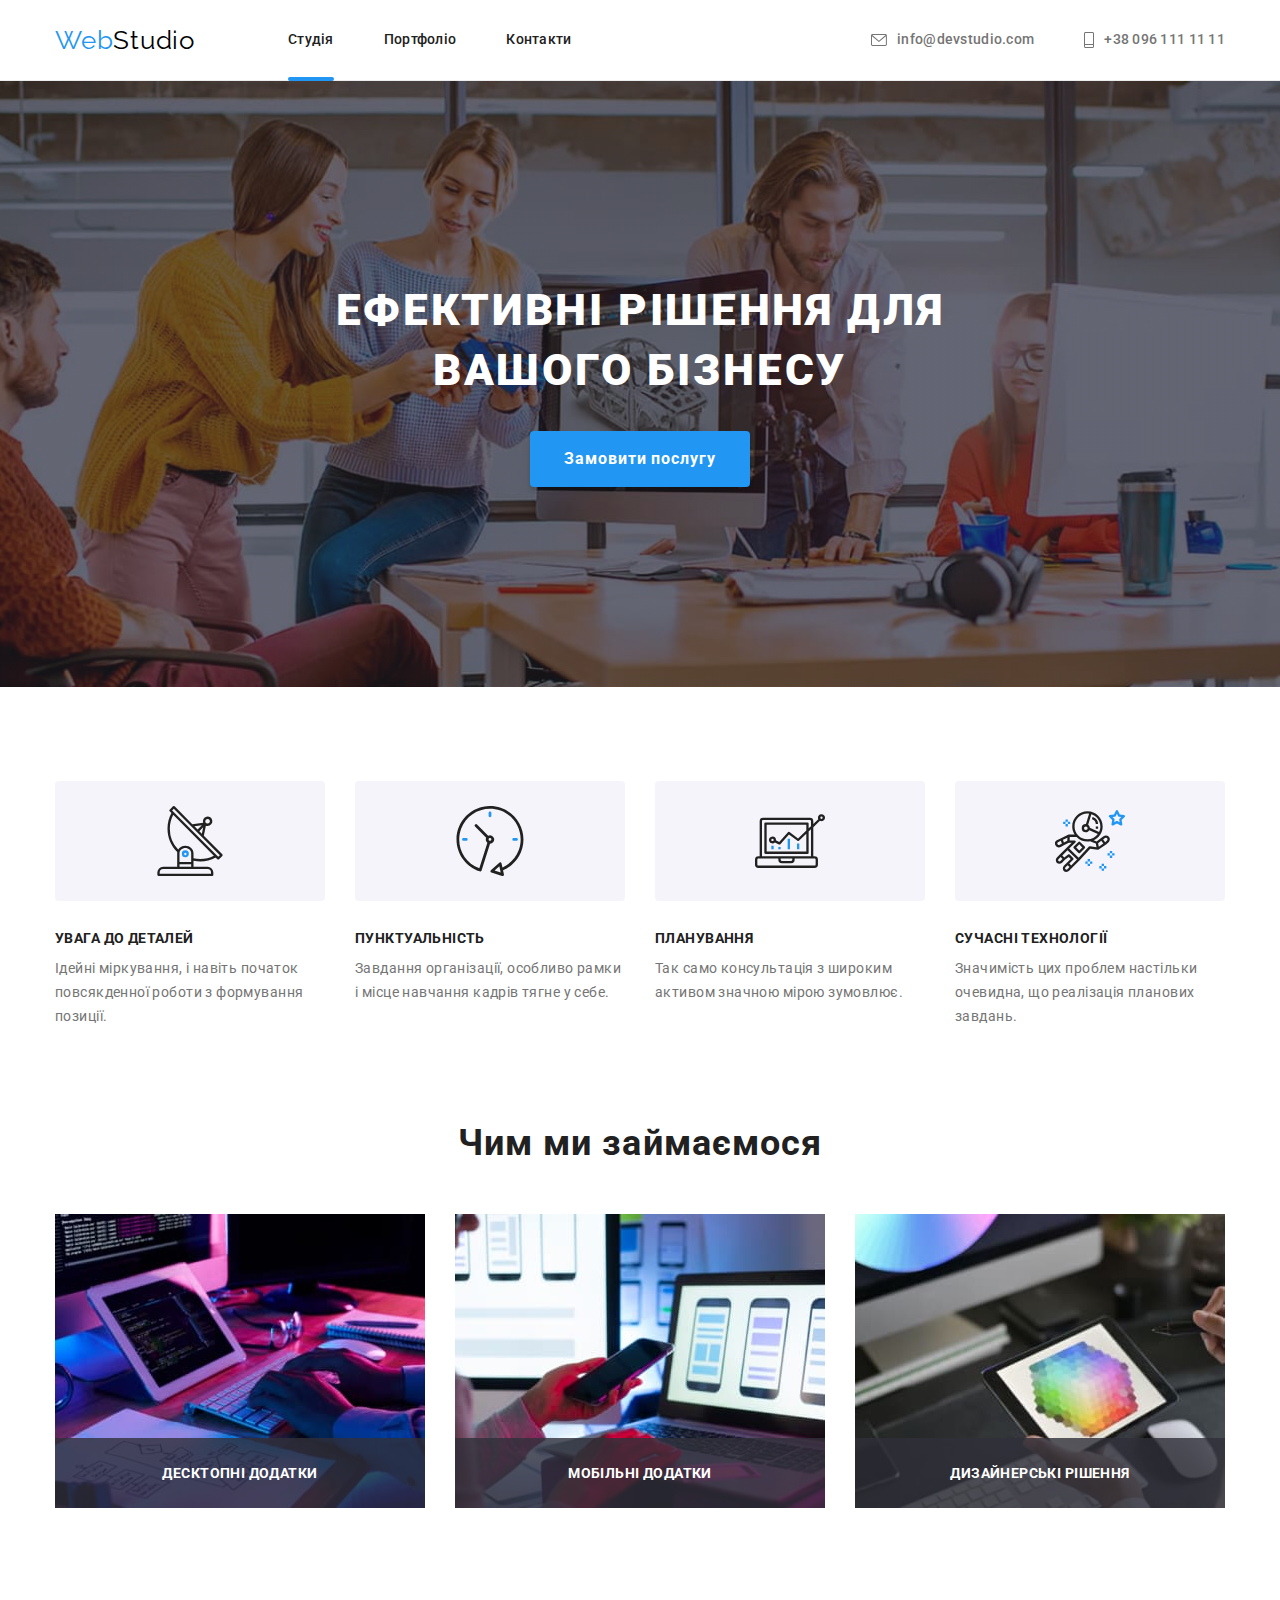
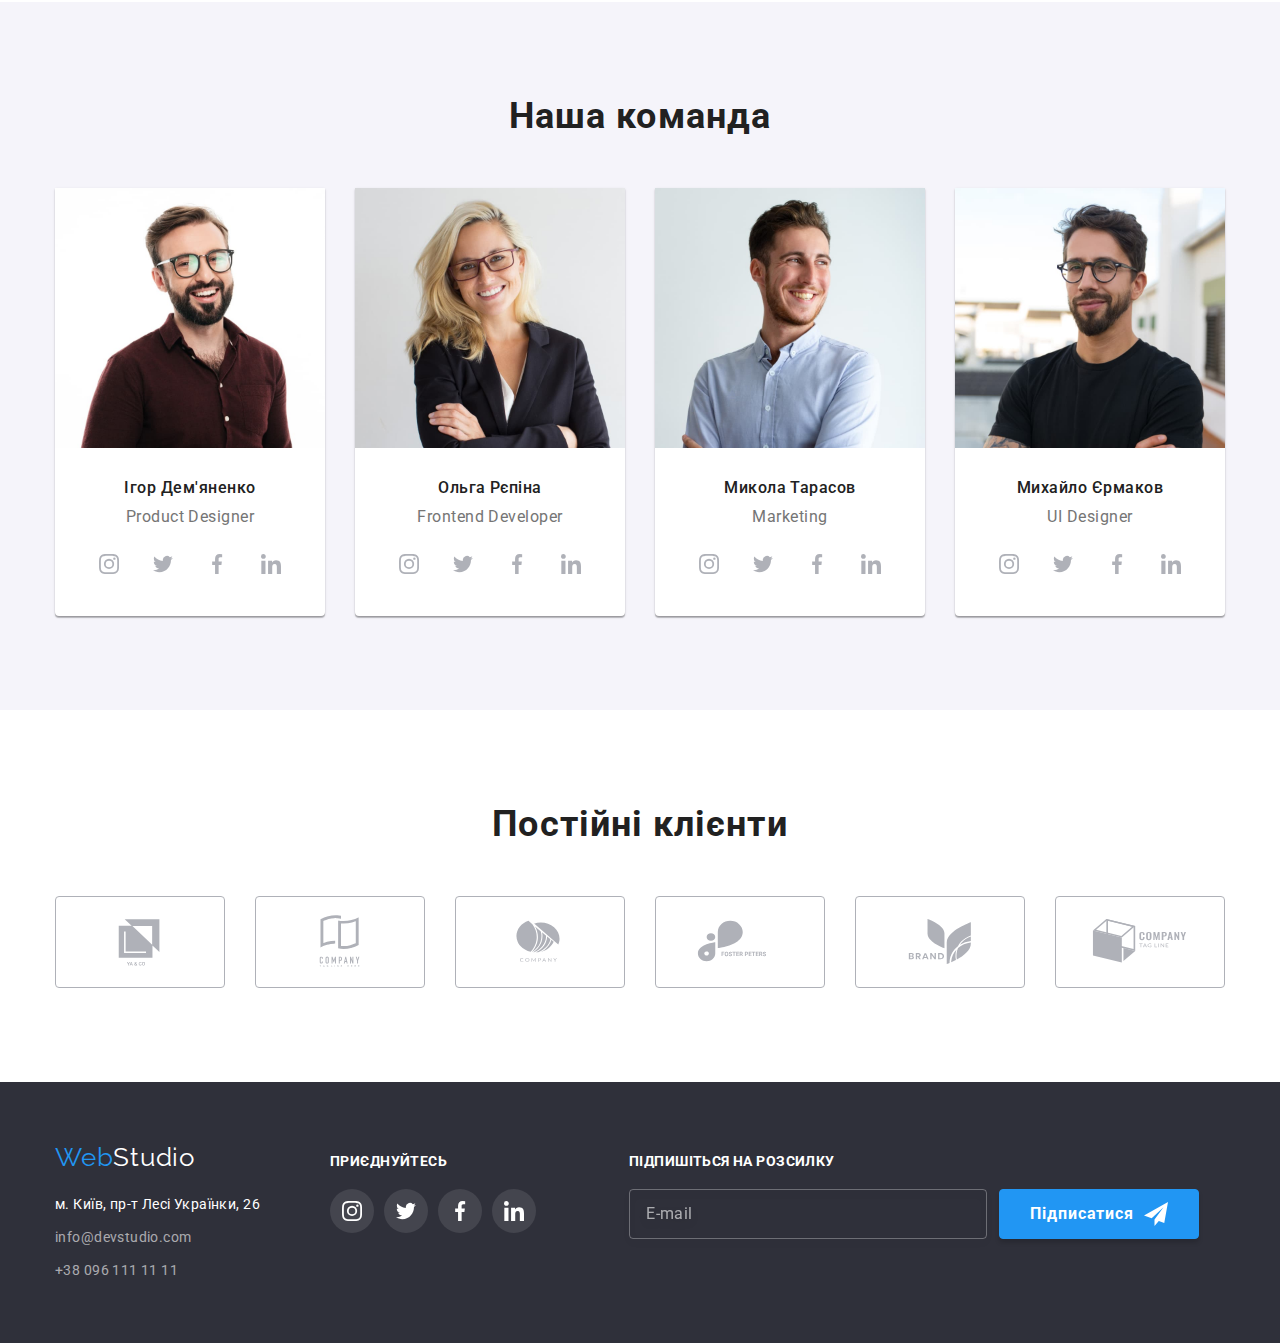
==== index.html @ 3c629654 "Робить header, logo, navigation, hero" ====
<!DOCTYPE html>
<html lang="uk">

<head>
    <meta charset="UTF-8">
    <meta http-equiv="X-UA-Compatible" content="IE=edge">
    <meta name="viewport" content="width=device-width, initial-scale=1.0">
    <title>WebStudio</title>
    <link href="https://fonts.googleapis.com/css2?family=Raleway:wght@700&family=Roboto:wght@400;500;700;900&display=swap" 
    rel="stylesheet">
    <link rel="stylesheet" href="https://cdnjs.cloudflare.com/ajax/libs/modern-normalize/1.1.0/modern-normalize.min.css">
    <link rel="stylesheet" href="./css/styles.css">
</head>

<body>
    <header class="header">
        <div class="container header__container">
            <nav class="nav">
                <a href="./index.html" class="header__logo logo">Web<span class="logo--dark">Studio</span></a>

                <ul class="nav__site">
                    <li class="nav__item"><a href="./index.html" class="nav__link link item nav__link--current">Студія</a></li>
                    <li class="nav__item"><a href="./portfolio.html" class="nav__link link item">Портфоліо</a></li>
                    <li class="nav__item"><a href="" class="nav__link link item">Контакти</a></li>
                </ul>
            </nav>

            <ul class="nav__site">
                <li class="nav__item">
                    <a 
                    target="_blank" 
                    rel="noopener noreferrer nofollow"
                    href="mailto:info@devstudio.com" 
                    class="nav__link link nav__contact">                       
                            <svg class="nav__img" width="16" height="12">
                                <use href="./images/icons.svg#icon-mail"></use>
                            </svg>
                            info@devstudio.com                        
                    </a>
                </li>
                <li class="nav__item">
                    <a 
                    href="tel:+380961111111" 
                    class="nav__link link nav__contact">
                            <svg class="nav__img" width="10" height="16">
                                <use href="./images/icons.svg#icon-tel"></use>
                            </svg>
                            +38 096 111 11 11
                    </a>
                </li>
            </ul>
        </div>
    </header>

    <main>
        <section class="hero">
            <div class="container hero__container">
                <h1 class="hero__title">Ефективні рішення для вашого бізнесу</h1>
                <button type="button" class="hero__button pointer" data-modal-open>Замовити послугу</button>
            </div>
        </section>

        <section class="section section-feature">
            <div class="container">
                <h2 class="visually-hidden">Особливості компанії</h2>
                <ul class="features">
                    <li class="feature-list">
                        <div class="feature-pic">
                            <svg width="70" height="70">
                                <use href="images/icons.svg#icon-antenna"></use>
                            </svg>
                        </div>
                        <h3 class="feature-titel">УВАГА ДО ДЕТАЛЕЙ</h3>
                        <p class="text">Ідейні міркування, і навіть початок повсякденної роботи з формування позиції.
                        </p>
                    </li>
                    <li class="feature-list">
                        <div class="feature-pic">
                            <svg width="70" height="70">
                                <use href="images/icons.svg#icon-clock"></use>
                            </svg>
                        </div>
                        <h3 class="feature-titel">ПУНКТУАЛЬНІСТЬ</h3>
                        <p class="text">Завдання організації, особливо рамки і місце навчання кадрів тягне у себе.</p>
                    </li>
                    <li class="feature-list">
                        <div class="feature-pic">
                            <svg width="70" height="70">
                                <use href="images/icons.svg#icon-diagram"></use>
                            </svg>
                        </div>
                        <h3 class="feature-titel">ПЛАНУВАННЯ</h3>
                        <p class="text">Так само консультація з широким активом значною мірою зумовлює.</p>
                    </li>
                    <li class="feature-list">
                        <div class="feature-pic">
                            <svg width="70" height="70">
                                <use href="images/icons.svg#icon-astronaut"></use>
                            </svg>
                        </div>
                        <h3 class="feature-titel">СУЧАСНІ ТЕХНОЛОГІЇ</h3>
                        <p class="text">Значимість цих проблем настільки очевидна, що реалізація планових завдань.</p>
                    </li>
                </ul>
            </div>
        </section>

        <section class="section section-work">
            <div class="container">
                <h2 class="section-title">Чим ми займаємося</h2>
                <ul class="work-list">
                    <li class="work">
                        <div  class="wrapper"><img src="./images/img1.jpg" alt="Людина пише код на ПК" 
                            width="370">
                            <div class="overlay-box"><p class="overlay-text">Десктопні додатки</p></div>
                        </div>
                        </li>
                    <li class="work">
                        <div class="wrapper"><img src="./images/img2.jpg" alt="Людина створює додатки для мобільного телефону"
                            width="370">
                            <div class="overlay-box"><p class="overlay-text">Мобільні додатки</p></div>
                        </div>
                        </li>
                    <li class="work">
                        <div class="wrapper"><img src="./images/img3.jpg"
                            alt="Людина оформлює дизайн та обирає кольори на планшеті" 
                            width="370">
                            <div class="overlay-box"><p class="overlay-text">Дизайнерські рішення</p></div>
                        </div>
                        </li>
                </ul>
            </div>
        </section>

        <section class="section section-team">
            <div class="container">
                <h2 class="section-title">Наша команда</h2>
                <ul class="team-list">
                    <li class="member-team">
                        <img class="img-list" src="./images/photo1.jpg" alt="Ігор Дем'яненко" width="270">
                        <div class="team-wrapper">
                            <h3 class="team">Ігор Дем'яненко</h3>
                            <p class="position">Product Designer</p>
                            <ul class="team-icon">
                                <li>
                                    <a target="_blank" rel="noopener noreferrer nofollow"
                                        href="https://www.instagram.com/" aria-label="instagram icon"
                                        class="social-link">
                                        <svg class="social-link-img" width="20" height="20">
                                            <use href="images/icons.svg#icon-instagram"></use>
                                        </svg>
                                    </a>
                                </li>
                                <li>
                                    <a target="_blank" rel="noopener noreferrer nofollow" href="https://twitter.com/"
                                        aria-label="twitter icon" class="social-link">
                                        <svg class="social-link-img" width="20" height="20">
                                            <use href="images/icons.svg#icon-twitter"></use>
                                        </svg>
                                    </a>
                                </li>
                                <li>
                                    <a target="_blank" rel="noopener noreferrer nofollow"
                                        href="https://www.facebook.com/" aria-label="facebook icon" class="social-link">
                                        <svg class="social-link-img" width="20" height="20">
                                            <use href="images/icons.svg#icon-facebook"></use>
                                        </svg>
                                    </a>
                                </li>
                                <li>
                                    <a target="_blank" rel="noopener noreferrer nofollow"
                                        href="https://www.linkedin.com/" aria-label="linkedin icon" class="social-link">
                                        <svg class="social-link-img" width="20" height="20">
                                            <use href="images/icons.svg#icon-linkedin"></use>
                                        </svg>
                                    </a>
                                </li>
                            </ul>
                        </div>
                    </li>
                    <li class="member-team">
                        <img class="img-list" src="./images/photo2.jpg" alt="Ольга Рєпіна" width="270">
                        <div class="team-wrapper">
                            <h3 class="team">Ольга Рєпіна</h3>
                            <p class="position">Frontend Developer</p>
                            <ul class="team-icon">
                                <li>
                                    <a target="_blank" rel="noopener noreferrer nofollow"
                                        href="https://www.instagram.com/" aria-label="instagram icon"
                                        class="social-link">
                                        <svg class="social-link-img" width="20" height="20">
                                            <use href="images/icons.svg#icon-instagram"></use>
                                        </svg>
                                    </a>
                                </li>
                                <li>
                                    <a target="_blank" rel="noopener noreferrer nofollow" href="https://twitter.com/"
                                        aria-label="twitter icon" class="social-link">
                                        <svg class="social-link-img" width="20" height="20">
                                            <use href="images/icons.svg#icon-twitter"></use>
                                        </svg>
                                    </a>
                                </li>
                                <li>
                                    <a target="_blank" rel="noopener noreferrer nofollow"
                                        href="https://www.facebook.com/" aria-label="facebook icon" class="social-link">
                                        <svg class="social-link-img" width="20" height="20">
                                            <use href="images/icons.svg#icon-facebook"></use>
                                        </svg>
                                    </a>
                                </li>
                                <li>
                                    <a target="_blank" rel="noopener noreferrer nofollow"
                                        href="https://www.linkedin.com/" aria-label="linkedin icon" class="social-link">
                                        <svg class="social-link-img" width="20" height="20">
                                            <use href="images/icons.svg#icon-linkedin"></use>
                                        </svg>
                                    </a>
                                </li>
                            </ul>
                        </div>
                    </li>
                    <li class="member-team">
                        <img class="img-list" src="./images/photo3.jpg" alt="Микола Тарасов" width="270">
                        <div class="team-wrapper">
                            <h3 class="team">Микола Тарасов</h3>
                            <p class="position">Marketing</p>
                            <ul class="team-icon">
                                <li>
                                    <a target="_blank" rel="noopener noreferrer nofollow"
                                        href="https://www.instagram.com/" aria-label="instagram icon"
                                        class="social-link">
                                        <svg class="social-link-img" width="20" height="20">
                                            <use href="images/icons.svg#icon-instagram"></use>
                                        </svg>
                                    </a>
                                </li>
                                <li>
                                    <a target="_blank" rel="noopener noreferrer nofollow" href="https://twitter.com/"
                                        aria-label="twitter icon" class="social-link">
                                        <svg class="social-link-img" width="20" height="20">
                                            <use href="images/icons.svg#icon-twitter"></use>
                                        </svg>
                                    </a>
                                </li>
                                <li>
                                    <a target="_blank" rel="noopener noreferrer nofollow"
                                        href="https://www.facebook.com/" aria-label="facebook icon" class="social-link">
                                        <svg class="social-link-img" width="20" height="20">
                                            <use href="images/icons.svg#icon-facebook"></use>
                                        </svg>
                                    </a>
                                </li>
                                <li>
                                    <a target="_blank" rel="noopener noreferrer nofollow"
                                        href="https://www.linkedin.com/" aria-label="linkedin icon" class="social-link">
                                        <svg class="social-link-img" width="20" height="20">
                                            <use href="images/icons.svg#icon-linkedin"></use>
                                        </svg>
                                    </a>
                                </li>
                            </ul>
                        </div>
                    </li>
                    <li class="member-team">
                        <img class="img-list" src="./images/photo4.jpg" alt="Михайло Єрмаков" width="270">
                        <div class="team-wrapper">
                            <h3 class="team">Михайло Єрмаков</h3>
                            <p class="position">UI Designer</p>
                            <ul class="team-icon">
                                <li>
                                    <a target="_blank" rel="noopener noreferrer nofollow"
                                        href="https://www.instagram.com/" aria-label="instagram icon"
                                        class="social-link">
                                        <svg class="social-link-img" width="20" height="20">
                                            <use href="images/icons.svg#icon-instagram"></use>
                                        </svg>
                                    </a>
                                </li>
                                <li>
                                    <a target="_blank" rel="noopener noreferrer nofollow" href="https://twitter.com/"
                                        aria-label="twitter icon" class="social-link">
                                        <svg class="social-link-img" width="20" height="20">
                                            <use href="images/icons.svg#icon-twitter"></use>
                                        </svg>
                                    </a>
                                </li>
                                <li>
                                    <a target="_blank" rel="noopener noreferrer nofollow"
                                        href="https://www.facebook.com/" aria-label="facebook icon" class="social-link">
                                        <svg class="social-link-img" width="20" height="20">
                                            <use href="images/icons.svg#icon-facebook"></use>
                                        </svg>
                                    </a>
                                </li>
                                <li>
                                    <a target="_blank" rel="noopener noreferrer nofollow"
                                        href="https://www.linkedin.com/" aria-label="linkedin icon" class="social-link">
                                        <svg class="social-link-img" width="20" height="20">
                                            <use href="images/icons.svg#icon-linkedin"></use>
                                        </svg>
                                    </a>
                                </li>
                            </ul>
                        </div>
                    </li>
                </ul>
            </div>
        </section>

        <section class="section section-clients">
            <div class="container container-clients">
                <h2 class="section-title">Постійні клієнти</h2>
                <ul class="clients">
                    <li class="clients-list">
                            <a target="_blank" rel="noopener noreferrer nofollow" href="" class="clients-link"
                                aria-label="logo 1">
                                <svg class="clients-logo" width="106" height="60">
                                    <use href="images/icons.svg#icon-logo1"></use>
                                </svg>
                            </a>
                    </li>
                    <li class="clients-list">
                            <a target="_blank" rel="noopener noreferrer nofollow" href="" class="clients-link"
                                aria-label="logo 2">
                                <svg class="clients-logo" width="106" height="60">
                                    <use href="images/icons.svg#icon-logo2"></use>
                                </svg>
                            </a>
                    </li>
                    <li class="clients-list">
                        <div class="clients-pic">
                            <a target="_blank" rel="noopener noreferrer nofollow" href="" class="clients-link"
                                aria-label="logo 3">
                                <svg class="clients-logo" width="106" height="60">
                                    <use href="images/icons.svg#icon-logo3"></use>
                                </svg>
                            </a>
                        </div>
                    </li>
                    <li class="clients-list">
                        <div class="clients-pic">
                            <a target="_blank" rel="noopener noreferrer nofollow" href="" class="clients-link"
                                aria-label="logo 4">
                                <svg class="clients-logo" width="106" height="60">
                                    <use href="images/icons.svg#icon-logo4"></use>
                                </svg>
                            </a>
                        </div>
                    </li>
                    <li class="clients-list">
                        <div class="clients-pic">
                            <a target="_blank" rel="noopener noreferrer nofollow" href="" class="clients-link"
                                aria-label="logo 5">
                                <svg class="clients-logo" width="106" height="60">
                                    <use href="images/icons.svg#icon-logo5"></use>
                                </svg>
                            </a>
                        </div>
                    </li>
                    <li class="clients-list">
                        <div class="clients-pic">
                            <a target="_blank" rel="noopener noreferrer nofollow" href="" class="clients-link"
                                aria-label="logo 6">
                                <svg class="clients-logo" width="106" height="60">
                                    <use href="images/icons.svg#icon-logo6"></use>
                                </svg>
                            </a>
                        </div>
                    </li>

                </ul>
            </div>
        </section>
    </main>



    <footer class="footer">
        <div class="container footer-container">
            <div class="footer-adress">
                <div class="footer-link-logo">
                    <a href="./index.html" class="logo">Web<span class="logo--light">Studio</span></a>
                </div>
                <address>
                    <ul class="footer-list">
                        <li class="footer-contact-list"><a href="https://goo.gl/maps/YPVBJkBedweZZXJN6" target="_blank"
                                rel="noopener noreferrer nofollow" class="maps">м. Київ, пр-т Лесі Українки, 26 </a>
                        </li>
                        <li class="footer-contact-list"><a href="mailto:info@devstudio.com" target="_blank"
                                rel="noopener noreferrer nofollow" class="contact">info@devstudio.com</a></li>
                        <li class="footer-contact-list"><a href="tel:+380961111111" class="contact">+38 096 111 11
                                11</a></li>
                    </ul>
                </address>
            </div>

            <div class="footer-social">
                <p class="footer-item">приєднуйтесь</p>
            
                <ul class="footer-social-list">
                    <li>
                        <a 
                        target="_blank" 
                        rel="noopener noreferrer nofollow"
                        href="https://www.instagram.com/" 
                        aria-label="instagram icon"
                        class="footer-social-link">
                            <svg class="footer-link-img" width="20" height="20">
                                <use href="images/icons.svg#icon-instagram"></use>
                            </svg>
                        </a>
                    </li>
                    <li>
                        <a 
                        target="_blank" 
                        rel="noopener noreferrer nofollow" 
                        href="https://twitter.com/"
                        aria-label="twitter icon" 
                        class="footer-social-link">
                            <svg class="social-link-img" width="20" height="20">
                                <use href="images/icons.svg#icon-twitter"></use>
                            </svg>
                        </a>
                    </li>
                    <li>
                        <a 
                        target="_blank" 
                        rel="noopener noreferrer nofollow"
                        href="https://www.facebook.com/" 
                        aria-label="facebook icon" 
                        class="footer-social-link">
                            <svg class="social-link-img" width="20" height="20">
                                <use href="images/icons.svg#icon-facebook"></use>
                            </svg>
                        </a>
                    </li>
                    <li>
                        <a 
                        target="_blank" 
                        rel="noopener noreferrer nofollow"
                        href="https://www.linkedin.com/" 
                        aria-label="linkedin icon" 
                        class="footer-social-link">
                            <svg class="footer-link-img" width="20" height="20">
                                <use href="images/icons.svg#icon-linkedin"></use>
                            </svg>
                        </a>
                    </li>
                </ul>
            </div>

            <div class="mail-footer">
                <p class="footer-item">Підпишіться на розсилку</p>
                <!-- <div class="footer-mail-form"> -->
                    <form class="footer-mail-form" name="mail" autocomplete="on" novalidate>
                        <label class="mail-footer-label" for="mail">
                            <input type="email" name="email" placeholder="E-mail" id="mail">
                        </label>
                        <button type="submit" class="btn-mail-send">
                            <span class="text-send">Підписатися</span>
                            <svg class="footer-pic-mail" width="24" height="24">
                                <use href="images/icons.svg#icon-send"></use>
                            </svg>
                        </button>
                    </form>
                <!-- </div> -->

            </div>
        </div>
    </footer>

    <div class="backdrop is-hidden" data-modal>
        <div class="modal">
            <button class="close-btn pointer" type="button" data-modal-close>
                <svg class="close-btn-icon" width="11" height="11">
                  <use href="./images/icons.svg#icon-close"></use>
                </svg>
            </button>
            
            
            <p class="modal-text">Залиште свої дані, ми вам передзвонимо</p>
            <form class="modal-form">

                <div class="modal-form-element">  
                    <label class="label-form" for="user-name">Ім'я</label>
                    <div class="input-icon">
                        <input class="form-input" type="text" name="user-name" id="user-name" autofocus>
                        <svg class="user-name-icon" width="18" height="18">
                        <use href="./images/icons.svg#icon-name"></use>
                        </svg>
                    </div>
                </div> 

                <div class="modal-form-element">     
                    <label class="label-form" for="user-tel">Телефон</label>
                    <div class="input-icon">
                        <input class="form-input" type="tel" name="user-tel" id="user-tel">
                        <svg class="user-name-icon" width="18" height="18">
                        <use href="./images/icons.svg#icon-phone"></use>
                        </svg>
                    </div>
                </div>

                <div class="modal-form-element">     
                    <label class="label-form" for="user-email">Пошта</label>
                    <div class="input-icon">
                        <input class="form-input" type="email" name="user-email" id="user-email">
                        <svg class="user-name-icon" width="18" height="18">
                        <use href="./images/icons.svg#icon-email"></use>
                        </svg>
                    </div> 
                </div>

                <div class="modal-form-textarea"> 
                    <label class="label-form" for="user-comment">Коментар</label>
                    <textarea class="textarea-form" name="comment" id="user-comment" rows="6" placeholder="Введіть текст"></textarea>
                </div>

                    
    
                    <div class="agree-form">
                        <label class="label-form-agree">
                        <input class="checkbox" type="checkbox" name="agree" value="agree">
                    <span class="icon-checkbox"></span>
                        </label>
                        <span class="agree-text">Погоджуюся з розсилкою та приймаю <a href="" target="_blank">Умови договору</a></span> 
                    </div>     
                    

                    <button class="button-modal-form" type="submit">Відправити</button>
                                   

            </form>
        </div>

        
    </div>

    <script src="./js/modal.js"></script>
</body>

</html>
---- css/styles.css ----
html {
    box-sizing: border-box;
}

*,
*::before,
*::after {
    box-sizing: inherit;
}

/* RESET START */
h1, h2, h3, h4, h5, h6, p {
    margin: 0;
}
ul {
    margin: 0;
    padding: 0;
    list-style: none;
}

img {
    display: block;
    max-width: 100%;
    height: auto;
}

:root {
    --hero-text-color: #FFFFFF;
    --primary-text-color: #757575;
    --title-text-color: #212121;
    --accent-color: #2196F3;
    --secondary-bgd-color: #F5F4FA;
    --header-footer-color: #2F303A;
    --contacts-white-color: rgba(255, 255, 255, 0.6);
    --borler-portfolio-pic: #EEEEEE;
    --border-heder: #ECECEC;
    --new-bgd-hero: #C4C4C4;
    --hover-trans: 250ms cubic-bezier(0.4, 0, 0.2, 1);
}

body {
    max-width: 1600px;
    margin-right: auto;
    margin-left: auto;
    margin-top: 0;
    margin-bottom: 0;
    background-color: var(--hero-text-color);
    color: var(--primary-text-color);
    font-family: Roboto, sans-serif;
}
/* logo #000000 #2196F3*/
/* основной  черный цвет #212121; */
/* заголовок белый #FFFFFF; */
/* вторичный цвет #757575; */
/* наведение #2196F3; */
/* background hero и footer #2F303A; */
/* new background hero #C4C4C4 */

/* ========================================
                  header 
   ======================================== */
.container {
    width: 1200px;
    padding-left: 15px;
    padding-right: 15px;
    margin-left: auto;
    margin-right: auto;
}

.header {
    border-bottom: 1px solid var(--border-heder);
}

.header__container {
    display: flex;
    
}


/* ========================================
                  logo 
   ======================================== */
.logo {
    color: var(--accent-color);
    font-family: Raleway, sans-serif;
    font-size: 26px;
    line-height: 1.19;
    letter-spacing: 0.03em;
    text-decoration: none;
}

.header__logo {
    margin-right: 93px;
}

.logo--dark {
    color: #000000
}

.logo--light {
    color: var(--hero-text-color);
}

/* ===============================
           navigation
   ===============================  */
.nav {
    display: flex;
    align-items: center;
}

.nav__site {
    display: flex;
    margin-left: auto;
    align-items: center;
}

.nav__site .item { 
    font-weight: 500;
    font-size: 14px;
    line-height: 1.14;
    letter-spacing: 0.02em;
}
.nav__site .nav__contact {
    color: var(--primary-text-color);
    font-weight: 500;
    font-size: 14px;
    line-height: 1.14;
    letter-spacing: 0.02em;

}

.nav__site a {
    color: var(--title-text-color);
    text-decoration: none;
    
}

.nav__site .link {
    transition: color var(--hover-trans);
    
} 

.nav__site .link:hover,
.nav__site .link:focus {
    color: var(--accent-color);
}

.nav__item:not(:last-child) {
    margin-right: 50px;
}

.nav__link {
    position: relative;
    display: flex;
    align-items: center;
    justify-content: center;
    padding-top: 32px;
    padding-bottom: 32px;
    /* outline: 1px red solid; */
}

.nav__link--current {
    color: var(--accent-color)
}

.nav__link--current::after {
    position: absolute;
    bottom: -1px;
    left: 0;
    content: '';
    display: block;
    width: 100%;
    height: 4px;

    border-radius: 2px;
    background-color: var(--accent-color);
}

.nav__img {
    fill: currentColor;
    margin-right: 10px;
}


/* ====================================
                 hero 
   ==================================== */
.hero {
    background-color: var(--new-bgd-hero);
    text-align: center;
    
    background-image: 
    linear-gradient(rgba(47, 48, 58, 0.4), rgba(47, 48, 58, 0.4)),
    url(../images/hero/hero.jpg);
    background-repeat: no-repeat;
    max-width: 1600px;
    margin-left: auto;
    margin-right: auto;
    background-size: cover;
    background-position: center;
}

.hero__container {
    padding-top: 200px;
    padding-bottom: 200px;
}

.hero__title {
    margin-top: 0;
    margin-bottom: 30px;
    max-width: 696px;
    margin-right: auto; 
    margin-left: auto;

    color: var(--hero-text-color);
    font-weight: 900;
    font-size: 44px;
    line-height: 1.36;
    letter-spacing: 0.06em;
    text-transform: uppercase;
}

.hero__button {
    min-width: 216px;
    min-height: 50px;
    text-align: center;
   
    box-shadow: 0px 4px 4px rgba(0, 0, 0, 0.15);
    border-radius: 4px;
    border-color: transparent;
    padding: 11px 32px;

    color: var(--hero-text-color);
    background-color: var(--accent-color); 
    font-family: inherit;
    font-weight: 700;
    font-size: 16px;
    line-height: 1.88;
    align-items: center;
    letter-spacing: 0.06em;

    transition: background-color var(--hover-trans);
}
.hero__button:hover,
.hero__button:focus {
    background-color: #188CE8;
    color: var(--hero-text-color)
}

/* ====================================
            visually-hidden 
   ==================================== */
.visually-hidden {
    position: absolute;
    width: 1px;
    height: 1px;
    margin: -1px;
    border: 0;
    padding: 0;
    white-space: nowrap;
    clip-path: inset(100%);
    clip: rect(0 0 0 0);
    overflow: hidden;
  }


/* ==============================
            section
   ============================== */

.section {
    /* display: block; */
    padding-top: 94px;
    padding-bottom: 94px;
}   

.section-title {
    color: var(--title-text-color);
    font-weight: 700;
    font-size: 36px;
    line-height: 1.16;
    text-align: center;
    letter-spacing: 0.03em;
}

/* =============================
           features 
   ============================= */
.section .feature-titel {
    margin-bottom: 10px;
    color: var(--title-text-color);
    font-weight: 700;
    font-size: 14px;
    line-height: 1.14;
    letter-spacing: 0.03em;
    text-transform: uppercase;
}
/* /* .features {
    display: flex;
    justify-content: space-between;
}

.feature-titel {
    display: inline-block;
    width: 270px;
} */

.feature-list {
    flex-basis: calc((100% - 90px) / 4);
} 

.feature-pic {
    display: flex;
    align-items: center;
    justify-content: center;
    width: 270px;
    height: 120px;
    background-color: #F5F4FA;
    border-radius: 4px;
    margin-bottom: 30px;
}

.features {
    display: flex;
    flex-wrap: wrap;
    gap: 30px;
}


.section .text {
    font-size: 14px;
    line-height: 1.71;
    letter-spacing: 0.03em;
}

.section-feature {
    padding-bottom: 0;
}

/* ==================================
              section-work
 ==================================== */
 .section-work .section-title {
    /* background-color: #188CE8; */
    margin-bottom: 50px;
    min-width: 366px;
    text-align: center;
    margin-right: auto; 
    margin-left: auto;
 }

.work-list {
    display: flex;
    gap: 30px;
}

.wrapper {
   position: relative;
}

.overlay-box {
    position: absolute;
    bottom: 0;
    width: 100%;
    background-color: rgba(47, 48, 58, 0.8);
}

.overlay-text {
    color: var(--hero-text-color);
    padding-top: 27px;
    padding-bottom: 27px;
    font-weight: 700;
    font-size: 14px;
    line-height: 16px;
    text-align: center;
    letter-spacing: 0.03em;
    text-transform: uppercase;
}


/* ===============================
            section-team
   ===============================  */
.section-team {
    background-color: var(--secondary-bgd-color);
}
.section-team .team {
    color: var(--title-text-color);
    font-weight: 500;
    font-size: 16px;
    line-height: 1.19;
    text-align: center;
    letter-spacing: 0.03em;
}
.section-team .position {
    font-size: 16px;
    line-height: 1.19;
    text-align: center;
    letter-spacing: 0.03em;
}

.section-team .member-team {
    background-color: var(--hero-text-color);
}

.section-team .section-title {
    /* background-color: #188CE8; */
    margin-bottom: 50px;

    text-align: center;
    margin-right: auto; 
    margin-left: auto;
}
.img-list {
    display: block;
    width: 270px;  
}


.member-team .team {
    margin-bottom: 10px;

}
/* .member-team .position {
    margin-bottom: 30px;
} */
.team-list {
    display: flex;
    flex-wrap: wrap;
    gap: 30px;
    justify-content: space-between;
}
.member-team {
    display: block;
    width: 270px;
    box-shadow: 0px 1px 3px rgba(0, 0, 0, 0.12), 0px 1px 1px rgba(0, 0, 0, 0.14), 0px 2px 1px rgba(0, 0, 0, 0.2);
    border-radius: 0px 0px 4px 4px;
    /* flex-basis: calc(100% - 3 * 30px) / 4; */
    
}

.team-wrapper {
    flex-basis: calc((100% - 3 * 30px) / 4);
}
/* .team-list li {
    margin-right: 30px;
} */
.team-wrapper {
    padding-top: 30px;
    padding-bottom: 30px;
    border-top: none;
} 

.team-icon {
    display: flex;
    align-items: center;
    justify-content: center;
    gap: 10px;
    margin-top: 16px; 
 
}


.social-link {
    display: flex;
    align-items: center;
    justify-content: center;
    width: 44px;
    height: 44px;
    color: #AFB1B8;
    background-color: #FFFFFF;
    border-radius: 50%;

    transition: color var(--hover-trans), background-color var(--hover-trans);
   
}
.social-link-img {
    fill: currentColor;  
}
.social-link:hover,
.social-link:focus {
    color: #FFFFFF;
    background-color: #2196F3;
}

/* ===================================
             clients                  
======================================*/
.clients {
    display: flex;
    /* flex-wrap: wrap; */
    align-items: center;
    justify-content: center;
    gap: 30px;
    margin-top: 50px;
    margin-bottom: 0;
}

.clients-link {
    display: flex;
    align-items: center;
    justify-content: center;
    width: 170px;
    height: 92px;
    color: #AFB1B8;
    /* background-color: #FFFFFF; */
    border: 1px solid #AFB1B8;
    border-radius: 4px;
    transition: color var(--hover-trans), border-color var(--hover-trans);
}

.clients-logo {
    fill: currentColor;
}   

.clients-link:hover,
.clients-link:focus {
    color: #2196F3;
    border-color: #2196F3;
} 


/* ===================================
               footer 
   =================================== */
.footer {
    background-color: var(--header-footer-color);
    padding-top: 60px;
    padding-bottom: 60px;
}
.footer .maps {
    color: var(--hero-text-color);  
    font-size: 14px;
    line-height: 1.71;
    letter-spacing: 0.03em;
    text-decoration: none;
    font-style: normal;
    transition: color var(--hover-trans);

}
.footer .maps:hover,
.footer .maps:focus {
    color: var(--accent-color);
}

.footer .contact {
    color: var(--contacts-white-color);
    font-size: 14px;
    line-height: 1.71;
    letter-spacing: 0.03em;
    text-decoration: none;
    font-style: normal;
    transition: color var(--hover-trans);

}
.footer .contact:hover,
.footer .contact:focus {
    color: var(--accent-color)
}
/* 
.footer .logo {
    margin-bottom: 20px;
} */

.footer-link-logo {
    /* display: inline-block; */
    margin-bottom: 20px;
}
.footer a {
    margin-right: 0;
}

.footer-contact-list:not(:last-child) {
    margin-bottom: 9px;
}


.footer-container {
    display: flex;
    align-items: baseline;
    /* gap: 70px; */
}

.footer-adress {
    margin-right: 70px;
}
.footer-social {
    margin-right: 93px;
}

.footer-mail-form {
   display: flex;
}

.footer-item {
    color: #FFFFFF;
    font-weight: 700;
    font-size: 14px;
    line-height: 16px;
    letter-spacing: 0.03em;
    text-transform: uppercase;

    margin-bottom: 20px;
}
/* 
.footer-social {
    margin-right: 93px;
} */

.footer-social-list {
    display: flex;
    align-items: center;
    justify-content: center;
    gap: 10px;
}

.footer-social-link {
    display: flex;
    align-items: center;
    justify-content: center;
    width: 44px;
    height: 44px;
    color: #FFFFFF;;
    background-color: rgba(255, 255, 255, 0.1);
    border-radius: 50%;
    transition: color var(--hover-trans), background-color var(--hover-trans);
}
.footer-link-img {
    fill: currentColor;  
}
.footer-social-link:hover,
.footer-social-link:focus {
    color: #FFFFFF;
    background-color: #2196F3;
}



/* =====================================
========================================
                 PORTFOLIO
======================================== 
========================================*/

.button-pic {
    min-width: 73px;
    min-height: 38px;
    border-radius: 4px;
    padding: 6px 22px;
    border: 1px solid var(--secondary-bgd-color);
    
    color: var(--title-text-color);
    background-color: var(--secondary-bgd-color); 
    font-family: inherit;
    font-weight: 500;
    font-size: 16px;
    line-height: 1.62;
    text-align: center;
    letter-spacing: 0.03em;

    transition: color var(--hover-trans), 
    background-color var(--hover-trans),
    box-shadow var(--hover-trans), 
    border var(--hover-trans);
       
}

.button-pic:hover,
.button-pic:focus {
    background-color: var(--accent-color);
    color: var(--hero-text-color);
    box-shadow: 0px 3px 1px rgba(0, 0, 0, 0.1), 0px 1px 2px rgba(0, 0, 0, 0.08), 0px 2px 2px rgba(0, 0, 0, 0.12);
    border: 1px solid var(--accent-color);
}

.btn-pointer-list:not(:last-child) {
    margin-right: 8px;
}

.pointer {
    cursor: pointer; }

/* .button.primary {
    background-color: var(--accent-color);
    color: var(--hero-text-color)
}

.button.secondary {
    background-color: var(--secondary-bgd-color);
    color: var(--title-text-color)
}  */

.section-pic .pic-title {
    color: var(--title-text-color);
    font-weight: 700;
    font-size: 18px;
    line-height: 2;
    letter-spacing: 0.06em;

    /* margin-top: 20px; */
}
.section-pic a {
    text-decoration: none 
  }
.section-pic .pic-text {
    color: var(--primary-text-color);
    font-size: 16px;
    line-height: 1.88;
    letter-spacing: 0.03em;

    margin-top: 4px;
    /* margin-bottom: 20px; */
}

.btn-pointer {
    display: flex;
    justify-content: center;
    /* outline: 1px solid tomato; */
    margin-bottom: 50px;
    
}
/* .section-pic {
    display: flex;
    margin-left: auto;
    margin-right: auto;
} */


.pic-list {
    /* outline: 1px solid tomato; */
    padding: 0;
    margin: 0;
    list-style: none;

    display: flex;
    flex-wrap: wrap;

    /* margin-left: -30px;
    margin-top: -30px; */
    gap: 30px;
}

.pic-list > .pic-element {
    flex-basis: calc((100% - 60px) / 3);  
}
.pic-element-link {
    display: block;
    transition: box-shadow var(--hover-trans);
}
.pic-element-link:hover,
.pic-element-link:focus {
    box-shadow: 0px 1px 1px rgba(0, 0, 0, 0.12), 0px 4px 4px rgba(0, 0, 0, 0.06), 1px 4px 6px rgba(0, 0, 0, 0.16);
    
}

.pic-element-link:hover .overlay,
.pic-element-link:focus .overlay {

    transform: translateY(0);
}

.pic-thumb {
    position: relative;
    overflow: hidden;
}

.overlay {
    position: absolute;
    top: 0;
    left: 0;

    transform: translateY(101%);

    display: flex;
    align-items: center;
    width: 100%;
    height: 100%;

    background: rgba(33, 150, 243, 0.9);

    transition: transform var(--hover-trans);
}

.overlay-text-pic {
    padding-left: 24px;
    padding-right: 24px;
    font-weight: 400;
    font-size: 18px;
    line-height: 28px;
    letter-spacing: 0.03em; 
    color: #ffffff;
}

/* ===================================
            visually-hidden
   =================================== */         

.visually-hidden {
    position: absolute;
    width: 1px;
    height: 1px;
    margin: -1px;
    border: 0;
    padding: 0;
    white-space: nowrap;
    clip-path: inset(100%);
    clip: rect(0 0 0 0);
    overflow: hidden;
  }

   .card-pic {
    padding-top: 20px;
    padding-bottom: 20px;
    padding-left: 24px;
    padding-right: 24px;

    border: 1px solid var(--borler-portfolio-pic);
    border-top: none;
   }

   /* ===================================
            MODAL WINDOW
   =================================== */

   .backdrop {
    position: fixed;
    top: 0;
    left: 0;

    width: 100%;
    height: 100%;

    background-color: rgba(0, 0, 0, 0.2);
    /* backdrop-filter: blur(2px); */

    /* opacity: 1;
    visibility: visible;
    pointer-events: initial; */


    transition: opacity 250ms linear, visibility 1150ms linear;
    
   }

   .backdrop.is-hidden {
    opacity: 0;
    visibility: hidden;
    pointer-events: none;
   }

   .modal {
    position: absolute;
    top: 50%;
    left: 50%;
    transform: translateX(-50%) translateY(-50%);

    width: 528px;
    height: 581px;

    background: #FFFFFF;
    border-radius: 4px;
    box-shadow: 0px 1px 3px rgba(0, 0, 0, 0.12), 0px 1px 1px rgba(0, 0, 0, 0.14), 0px 2px 1px rgba(0, 0, 0, 0.2);
   }

   .close-btn {
    position: absolute;
    top: 8px;
    right: 8px;

    display: flex;
    align-items: center;
    justify-content: center;

    width: 30px;
    height: 30px;
    padding: 0;
    fill: #000000;
    background-color: var(--hero-text-color);
    border: 1px solid rgba(0, 0, 0, 0.1);
    border-radius: 50%;
    transition: border var(--hover-trans);
   }

   .close-btn:hover,
   .close-btn:focus {
    border: 1px solid var(--accent-color);
   }

   .close-btn-icon {
    transition: fill var(--hover-trans);
   }

   .close-btn:hover > .close-btn-icon,
   .close-btn:focus > .close-btn-icon {
    fill: var(--accent-color);
   }

   
    .btn-mail-send {
    display: flex;
    align-items: center;
    justify-content: center;

    min-width: 200px;
    min-height: 50px;

    font-weight: 700;
    font-size: 16px;
    line-height: 30px;
    letter-spacing: 0.06em;

    color: var(--hero-text-color);
    background: var(--accent-color);
    box-shadow: 0px 4px 4px rgba(0, 0, 0, 0.15);
    border-radius: 4px;
    border: 1px solid var(--accent-color);
    cursor: pointer;

    }

    .text-send {
        margin-right: 10px;
    }

    .mail-footer-label {
        margin-right: 12px;
    }

    .mail-footer-label input {
        padding-top: 15px;
        padding-bottom: 15px;
        padding-left: 16px;
        width: 358px;
        height: 50px;

        background-color: inherit;
          
        border: 1px solid rgba(255, 255, 255, 0.3);
        filter: drop-shadow(0px 4px 4px rgba(0, 0, 0, 0.15));
        border-radius: 4px; 
        outline: transparent;

        color: var(--hero-text-color);
    }


    .mail-footer-label input::placeholder {
        color: rgba(255, 255, 255, 0.6);
        margin-right: 12px;
        font-weight: 400;
        font-size: 16px;
        line-height: 20px;
        letter-spacing: 0.03em; 
    }


/* ===================================
            MODAL WINDOW form
   =================================== */
   
   .modal {
    padding: 40px;
   }

   .modal-text {    
    color: #212121;
    font-weight: 700;
    font-size: 20px;
    line-height: 23px;
    text-align: center;
    letter-spacing: 0.03em;

    margin-bottom: 12px;
   }

   .modal-form-element {
    
    margin-bottom: 10px;
   }

   .modal-form-textarea {

    margin-bottom: 20px;
   }

   .form-input {
    outline: transparent;
    transition: border var(--hover-trans);
   }

   .form-input:hover,
   .form-input:focus {
    border: 1px solid var(--accent-color);
   }

   .form-input:hover + .user-name-icon,
   .form-input:focus + .user-name-icon {
    fill: var(--accent-color);
   }
 
   .label-form {
    display: inline-block;
   
    margin-bottom: 4px;
    font-weight: 400;
    font-size: 12px;
    line-height: 14px;
    letter-spacing: 0.01em;
   }

   .label-form-agree {
    display: inline-flex;
    align-items: center;
   }
 

   .input-icon input {
    min-height: 40px;
    padding-left: 42px;
    padding-top: 0;
    padding-bottom: 0;
    padding-right: 0;
   }

   .input-icon {
    position: relative;
   }

   .user-name-icon {
    position: absolute;
    top: 50%;
    left: 15px;
    transform: translateY(-50%);
    transition: fill var(--hover-trans);
   }

   .user-name-icon:hover,
   .user-name-icon:focus {
    fill: var(--accent-color);
   }

   input, textarea {
    width: 100%;
    border: 1px solid rgba(33, 33, 33, 0.2);
    border-radius: 4px;
  }

  /* input:hover,
  input:focus,
  textarea:hover,
  textarea:focus {
    border: 1px solid #2196F3;
   } */

   textarea {
    width: 100%;
    resize: none;
   }

  .textarea-form {
    padding: 12px 16px;
    
    font-weight: 400;
    
    font-size: 16px;
    line-height: 14px;
    letter-spacing: 0.01em;
    outline: transparent;
    transition: border var(--hover-trans);
  }

  .textarea-form:hover,
  .textarea-form:focus {
    border: 1px solid var(--accent-color);
  }

   .label-form + .textarea-form::placeholder {
    font-weight: 400;
    font-size: 12px;
    line-height: 14px;
    letter-spacing: 0.01em;
    color: rgba(117, 117, 117, 0.5);
   }

   .agree-form {
    display: flex;
    justify-content: center;
    align-items: center;
    margin-bottom: 30px;
   }

   .agree-text {
    color: var(--primary-text-color);
    font-weight: 400;
    font-size: 14px;
    line-height: 24px;
    letter-spacing: 0.03em;
   }

   .agree-text a {
    color: var(--accent-color);
   }

   .checkbox {
    /* -webkit-appearance: none;
    -moz-appearance: none;
    appearance: none;     */
    position: absolute;
    width: 1px;
    height: 1px;
    margin: -1px;
    border: 0;
    padding: 0;
    clip: rect(0 0 0 0);
    overflow: hidden;
   }
 
   .button-modal-form {
    display: block;
    margin-left: auto;
    margin-right: auto;
    width: 200px;
    height: 50px;
    color: var(--hero-text-color);
    background-color: var(--accent-color);
    border: 0;
    box-shadow: 0px 4px 4px rgba(0, 0, 0, 0.15);
    border-radius: 4px;
    cursor: pointer;
   }

   .button--modal-form:hover,
   .button--modal-form:focus {
    background: #188CE8;
   }

   .icon-checkbox {
    display: inline-block;
    margin-right: 7px;
    
    width: 16px;
    height: 15px;
    border: 2px solid #212121;
    cursor: pointer;
   }

   .checkbox:checked + .icon-checkbox {
    border-color: transparent;
    display: inline-block;
    width: 16px;
    height: 15px;
    background-color:var(--accent-color);
    background-size: contain;
    background-origin: border-box;
    background-image: url('../images/icon-check.svg');
   }
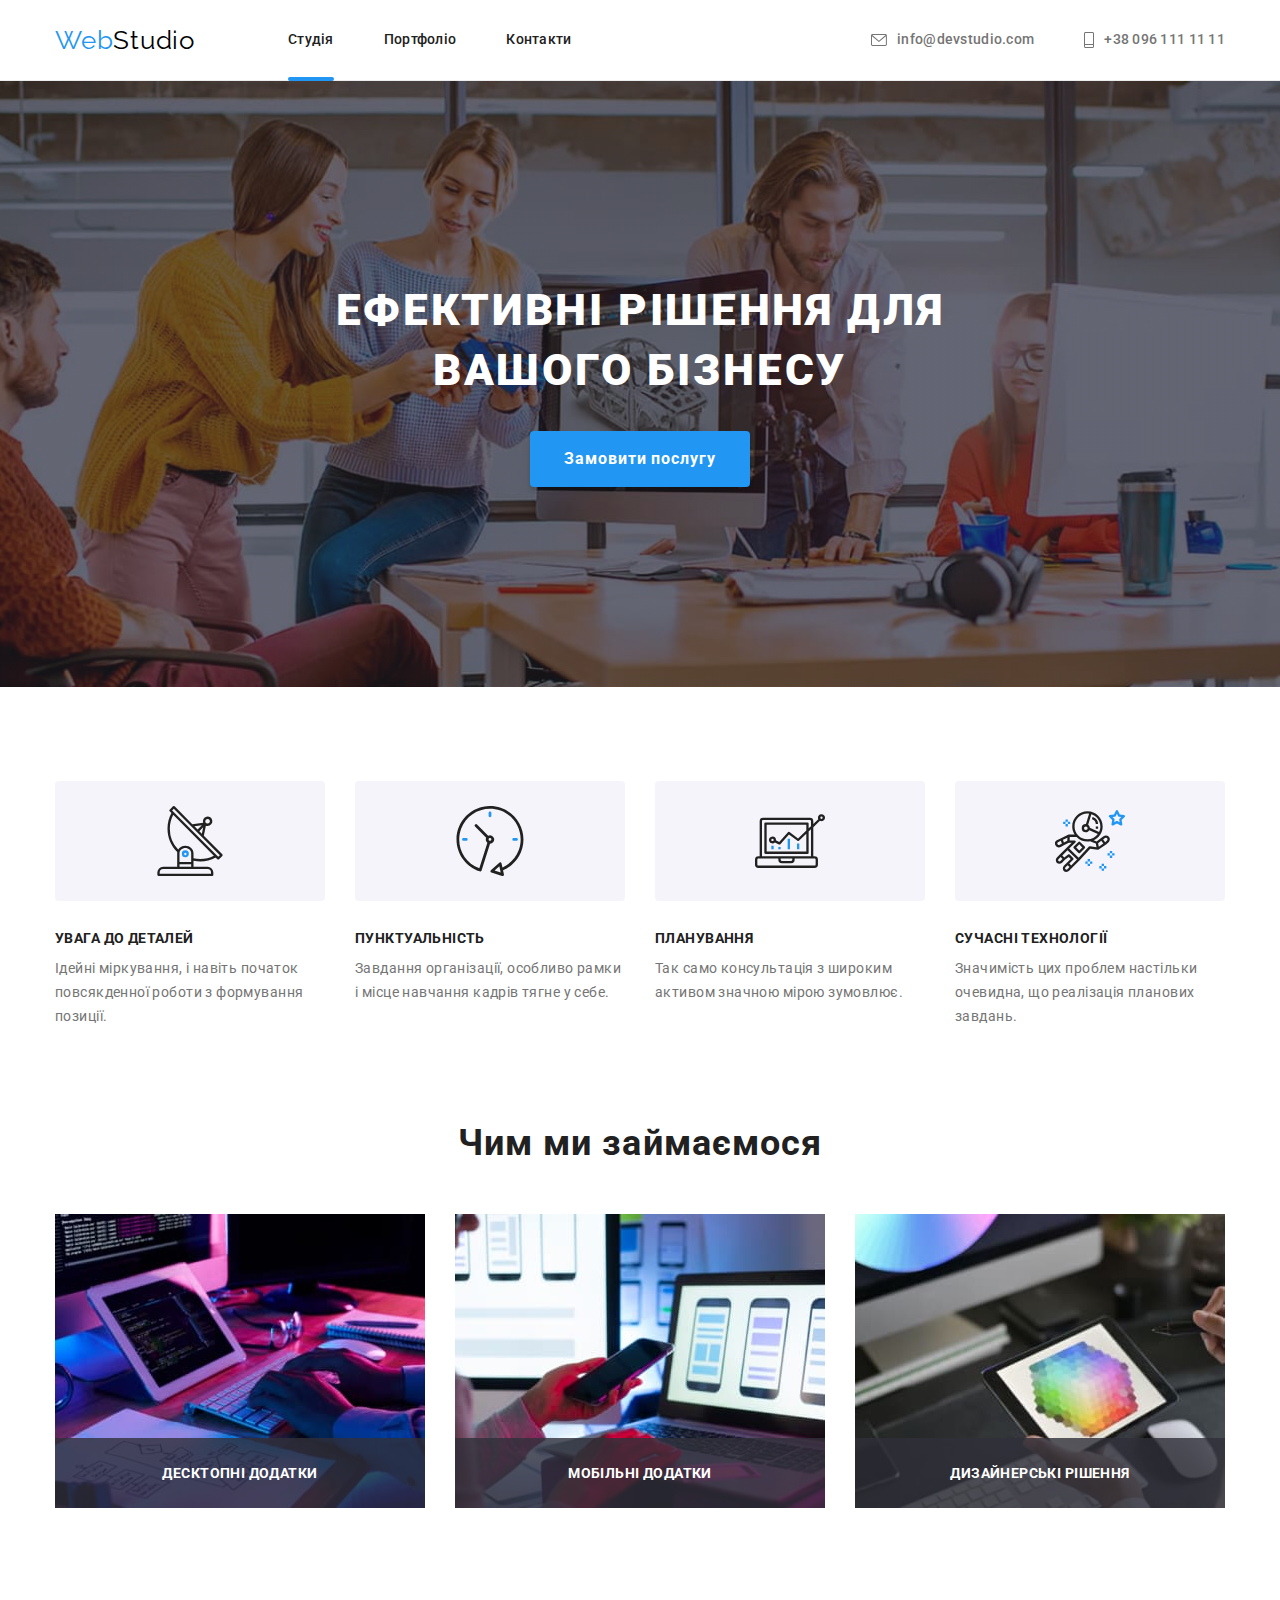
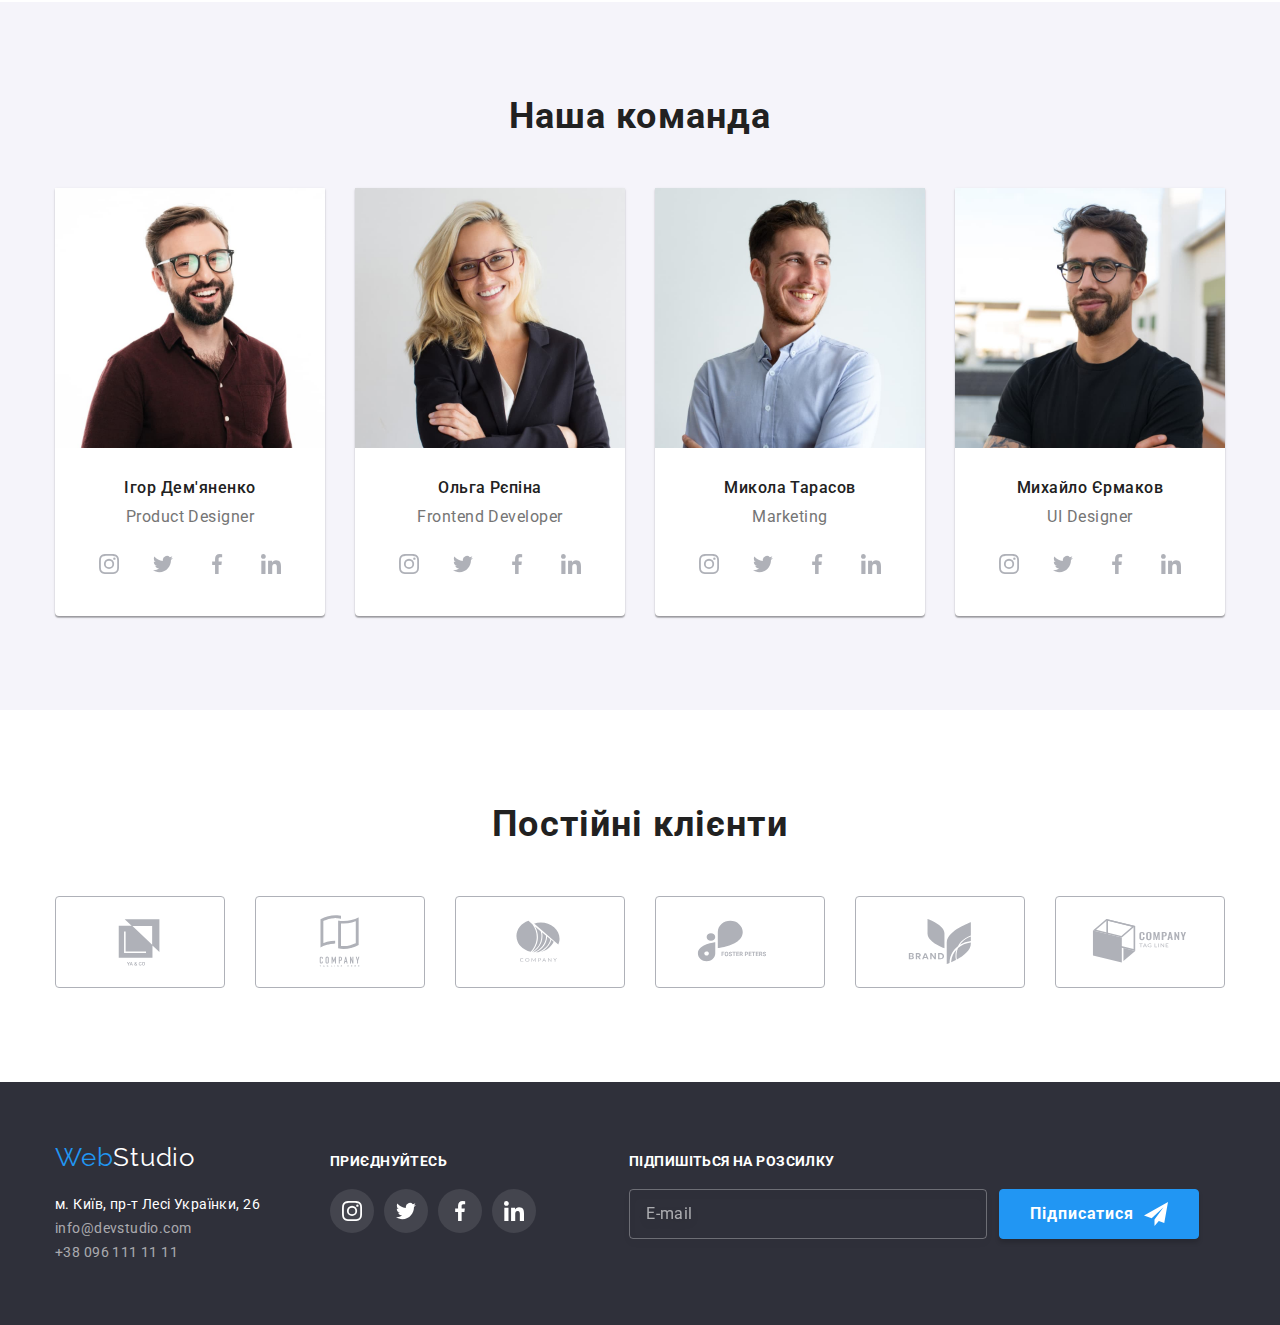
==== commit 402ffbed: "Переробляє до кінця головну сторінку" ====
--- a/index.html
+++ b/index.html
@@ -60,117 +60,117 @@
             </div>
         </section>
 
-        <section class="section section-feature">
+        <section class="section feature">
             <div class="container">
                 <h2 class="visually-hidden">Особливості компанії</h2>
-                <ul class="features">
-                    <li class="feature-list">
-                        <div class="feature-pic">
+                <ul class="feature__list">
+                    <li class="feature__item">
+                        <div class="feature__img">
                             <svg width="70" height="70">
                                 <use href="images/icons.svg#icon-antenna"></use>
                             </svg>
                         </div>
-                        <h3 class="feature-titel">УВАГА ДО ДЕТАЛЕЙ</h3>
-                        <p class="text">Ідейні міркування, і навіть початок повсякденної роботи з формування позиції.
+                        <h3 class="feature__titel">УВАГА ДО ДЕТАЛЕЙ</h3>
+                        <p class="feature__text">Ідейні міркування, і навіть початок повсякденної роботи з формування позиції.
                         </p>
                     </li>
-                    <li class="feature-list">
-                        <div class="feature-pic">
+                    <li class="feature__item">
+                        <div class="feature__img">
                             <svg width="70" height="70">
                                 <use href="images/icons.svg#icon-clock"></use>
                             </svg>
                         </div>
-                        <h3 class="feature-titel">ПУНКТУАЛЬНІСТЬ</h3>
-                        <p class="text">Завдання організації, особливо рамки і місце навчання кадрів тягне у себе.</p>
-                    </li>
-                    <li class="feature-list">
-                        <div class="feature-pic">
+                        <h3 class="feature__titel">ПУНКТУАЛЬНІСТЬ</h3>
+                        <p class="feature__text">Завдання організації, особливо рамки і місце навчання кадрів тягне у себе.</p>
+                    </li>
+                    <li class="feature__item">
+                        <div class="feature__img">
                             <svg width="70" height="70">
                                 <use href="images/icons.svg#icon-diagram"></use>
                             </svg>
                         </div>
-                        <h3 class="feature-titel">ПЛАНУВАННЯ</h3>
-                        <p class="text">Так само консультація з широким активом значною мірою зумовлює.</p>
-                    </li>
-                    <li class="feature-list">
-                        <div class="feature-pic">
+                        <h3 class="feature__titel">ПЛАНУВАННЯ</h3>
+                        <p class="feature__text">Так само консультація з широким активом значною мірою зумовлює.</p>
+                    </li>
+                    <li class="feature__item">
+                        <div class="feature__img">
                             <svg width="70" height="70">
                                 <use href="images/icons.svg#icon-astronaut"></use>
                             </svg>
                         </div>
-                        <h3 class="feature-titel">СУЧАСНІ ТЕХНОЛОГІЇ</h3>
-                        <p class="text">Значимість цих проблем настільки очевидна, що реалізація планових завдань.</p>
+                        <h3 class="feature__titel">СУЧАСНІ ТЕХНОЛОГІЇ</h3>
+                        <p class="feature__text">Значимість цих проблем настільки очевидна, що реалізація планових завдань.</p>
                     </li>
                 </ul>
             </div>
         </section>
 
-        <section class="section section-work">
+        <section class="section work">
             <div class="container">
-                <h2 class="section-title">Чим ми займаємося</h2>
-                <ul class="work-list">
-                    <li class="work">
-                        <div  class="wrapper"><img src="./images/img1.jpg" alt="Людина пише код на ПК" 
+                <h2 class="section__title">Чим ми займаємося</h2>
+                <ul class="work__list">
+                    <li class="work__item">
+                        <div  class="work__wrapper-img"><img src="./images/img1.jpg" alt="Людина пише код на ПК" 
                             width="370">
-                            <div class="overlay-box"><p class="overlay-text">Десктопні додатки</p></div>
+                            <div class="work__overlay-box"><p class="work__overlay-text">Десктопні додатки</p></div>
                         </div>
                         </li>
-                    <li class="work">
-                        <div class="wrapper"><img src="./images/img2.jpg" alt="Людина створює додатки для мобільного телефону"
+                    <li class="work__item">
+                        <div class="work__wrapper-img"><img src="./images/img2.jpg" alt="Людина створює додатки для мобільного телефону"
                             width="370">
-                            <div class="overlay-box"><p class="overlay-text">Мобільні додатки</p></div>
+                            <div class="work__overlay-box"><p class="work__overlay-text">Мобільні додатки</p></div>
                         </div>
                         </li>
-                    <li class="work">
-                        <div class="wrapper"><img src="./images/img3.jpg"
+                    <li class="work__item">
+                        <div class="work__wrapper-img"><img src="./images/img3.jpg"
                             alt="Людина оформлює дизайн та обирає кольори на планшеті" 
                             width="370">
-                            <div class="overlay-box"><p class="overlay-text">Дизайнерські рішення</p></div>
+                            <div class="work__overlay-box"><p class="work__overlay-text">Дизайнерські рішення</p></div>
                         </div>
                         </li>
                 </ul>
             </div>
         </section>
 
-        <section class="section section-team">
+        <section class="section team">
             <div class="container">
-                <h2 class="section-title">Наша команда</h2>
-                <ul class="team-list">
-                    <li class="member-team">
-                        <img class="img-list" src="./images/photo1.jpg" alt="Ігор Дем'яненко" width="270">
-                        <div class="team-wrapper">
-                            <h3 class="team">Ігор Дем'яненко</h3>
-                            <p class="position">Product Designer</p>
-                            <ul class="team-icon">
+                <h2 class="section__title">Наша команда</h2>
+                <ul class="team__list">
+                    <li class="team__item">
+                        <img class="team__img" src="./images/photo1.jpg" alt="Ігор Дем'яненко" width="270">
+                        <div class="employee">
+                            <h3 class="employee__name">Ігор Дем'яненко</h3>
+                            <p class="employee__position">Product Designer</p>
+                            <ul class="employee__social">
                                 <li>
                                     <a target="_blank" rel="noopener noreferrer nofollow"
                                         href="https://www.instagram.com/" aria-label="instagram icon"
-                                        class="social-link">
-                                        <svg class="social-link-img" width="20" height="20">
+                                        class="employee__link">
+                                        <svg class="social__img" width="20" height="20">
                                             <use href="images/icons.svg#icon-instagram"></use>
                                         </svg>
                                     </a>
                                 </li>
                                 <li>
                                     <a target="_blank" rel="noopener noreferrer nofollow" href="https://twitter.com/"
-                                        aria-label="twitter icon" class="social-link">
-                                        <svg class="social-link-img" width="20" height="20">
+                                        aria-label="twitter icon" class="employee__link">
+                                        <svg class="social__img" width="20" height="20">
                                             <use href="images/icons.svg#icon-twitter"></use>
                                         </svg>
                                     </a>
                                 </li>
                                 <li>
                                     <a target="_blank" rel="noopener noreferrer nofollow"
-                                        href="https://www.facebook.com/" aria-label="facebook icon" class="social-link">
-                                        <svg class="social-link-img" width="20" height="20">
+                                        href="https://www.facebook.com/" aria-label="facebook icon" class="employee__link">
+                                        <svg class="social__img" width="20" height="20">
                                             <use href="images/icons.svg#icon-facebook"></use>
                                         </svg>
                                     </a>
                                 </li>
                                 <li>
                                     <a target="_blank" rel="noopener noreferrer nofollow"
-                                        href="https://www.linkedin.com/" aria-label="linkedin icon" class="social-link">
-                                        <svg class="social-link-img" width="20" height="20">
+                                        href="https://www.linkedin.com/" aria-label="linkedin icon" class="employee__link">
+                                        <svg class="social__img" width="20" height="20">
                                             <use href="images/icons.svg#icon-linkedin"></use>
                                         </svg>
                                     </a>
@@ -178,41 +178,41 @@
                             </ul>
                         </div>
                     </li>
-                    <li class="member-team">
-                        <img class="img-list" src="./images/photo2.jpg" alt="Ольга Рєпіна" width="270">
-                        <div class="team-wrapper">
-                            <h3 class="team">Ольга Рєпіна</h3>
-                            <p class="position">Frontend Developer</p>
-                            <ul class="team-icon">
+                    <li class="team__item">
+                        <img class="team__img" src="./images/photo2.jpg" alt="Ольга Рєпіна" width="270">
+                        <div class="employee">
+                            <h3 class="employee__name">Ольга Рєпіна</h3>
+                            <p class="employee__position">Frontend Developer</p>
+                            <ul class="employee__social">
                                 <li>
                                     <a target="_blank" rel="noopener noreferrer nofollow"
                                         href="https://www.instagram.com/" aria-label="instagram icon"
-                                        class="social-link">
-                                        <svg class="social-link-img" width="20" height="20">
+                                        class="employee__link">
+                                        <svg class="social__img" width="20" height="20">
                                             <use href="images/icons.svg#icon-instagram"></use>
                                         </svg>
                                     </a>
                                 </li>
                                 <li>
                                     <a target="_blank" rel="noopener noreferrer nofollow" href="https://twitter.com/"
-                                        aria-label="twitter icon" class="social-link">
-                                        <svg class="social-link-img" width="20" height="20">
+                                        aria-label="twitter icon" class="employee__link">
+                                        <svg class="social__img" width="20" height="20">
                                             <use href="images/icons.svg#icon-twitter"></use>
                                         </svg>
                                     </a>
                                 </li>
                                 <li>
                                     <a target="_blank" rel="noopener noreferrer nofollow"
-                                        href="https://www.facebook.com/" aria-label="facebook icon" class="social-link">
-                                        <svg class="social-link-img" width="20" height="20">
+                                        href="https://www.facebook.com/" aria-label="facebook icon" class="employee__link">
+                                        <svg class="social__img" width="20" height="20">
                                             <use href="images/icons.svg#icon-facebook"></use>
                                         </svg>
                                     </a>
                                 </li>
                                 <li>
                                     <a target="_blank" rel="noopener noreferrer nofollow"
-                                        href="https://www.linkedin.com/" aria-label="linkedin icon" class="social-link">
-                                        <svg class="social-link-img" width="20" height="20">
+                                        href="https://www.linkedin.com/" aria-label="linkedin icon" class="employee__link">
+                                        <svg class="social__img" width="20" height="20">
                                             <use href="images/icons.svg#icon-linkedin"></use>
                                         </svg>
                                     </a>
@@ -220,41 +220,41 @@
                             </ul>
                         </div>
                     </li>
-                    <li class="member-team">
-                        <img class="img-list" src="./images/photo3.jpg" alt="Микола Тарасов" width="270">
-                        <div class="team-wrapper">
-                            <h3 class="team">Микола Тарасов</h3>
-                            <p class="position">Marketing</p>
-                            <ul class="team-icon">
+                    <li class="team__item">
+                        <img class="team__img" src="./images/photo3.jpg" alt="Микола Тарасов" width="270">
+                        <div class="employee">
+                            <h3 class="employee__name">Микола Тарасов</h3>
+                            <p class="employee__position">Marketing</p>
+                            <ul class="employee__social">
                                 <li>
                                     <a target="_blank" rel="noopener noreferrer nofollow"
                                         href="https://www.instagram.com/" aria-label="instagram icon"
-                                        class="social-link">
-                                        <svg class="social-link-img" width="20" height="20">
+                                        class="employee__link">
+                                        <svg class="social__img" width="20" height="20">
                                             <use href="images/icons.svg#icon-instagram"></use>
                                         </svg>
                                     </a>
                                 </li>
                                 <li>
                                     <a target="_blank" rel="noopener noreferrer nofollow" href="https://twitter.com/"
-                                        aria-label="twitter icon" class="social-link">
-                                        <svg class="social-link-img" width="20" height="20">
+                                        aria-label="twitter icon" class="employee__link">
+                                        <svg class="social__img" width="20" height="20">
                                             <use href="images/icons.svg#icon-twitter"></use>
                                         </svg>
                                     </a>
                                 </li>
                                 <li>
                                     <a target="_blank" rel="noopener noreferrer nofollow"
-                                        href="https://www.facebook.com/" aria-label="facebook icon" class="social-link">
-                                        <svg class="social-link-img" width="20" height="20">
+                                        href="https://www.facebook.com/" aria-label="facebook icon" class="employee__link">
+                                        <svg class="social__img" width="20" height="20">
                                             <use href="images/icons.svg#icon-facebook"></use>
                                         </svg>
                                     </a>
                                 </li>
                                 <li>
                                     <a target="_blank" rel="noopener noreferrer nofollow"
-                                        href="https://www.linkedin.com/" aria-label="linkedin icon" class="social-link">
-                                        <svg class="social-link-img" width="20" height="20">
+                                        href="https://www.linkedin.com/" aria-label="linkedin icon" class="employee__link">
+                                        <svg class="social__img" width="20" height="20">
                                             <use href="images/icons.svg#icon-linkedin"></use>
                                         </svg>
                                     </a>
@@ -262,41 +262,41 @@
                             </ul>
                         </div>
                     </li>
-                    <li class="member-team">
-                        <img class="img-list" src="./images/photo4.jpg" alt="Михайло Єрмаков" width="270">
-                        <div class="team-wrapper">
-                            <h3 class="team">Михайло Єрмаков</h3>
-                            <p class="position">UI Designer</p>
-                            <ul class="team-icon">
+                    <li class="team__item">
+                        <img class="team__img" src="./images/photo4.jpg" alt="Михайло Єрмаков" width="270">
+                        <div class="employee">
+                            <h3 class="employee__name">Михайло Єрмаков</h3>
+                            <p class="employee__position">UI Designer</p>
+                            <ul class="employee__social">
                                 <li>
                                     <a target="_blank" rel="noopener noreferrer nofollow"
                                         href="https://www.instagram.com/" aria-label="instagram icon"
-                                        class="social-link">
-                                        <svg class="social-link-img" width="20" height="20">
+                                        class=employee__link>
+                                        <svg class="social__img" width="20" height="20">
                                             <use href="images/icons.svg#icon-instagram"></use>
                                         </svg>
                                     </a>
                                 </li>
                                 <li>
                                     <a target="_blank" rel="noopener noreferrer nofollow" href="https://twitter.com/"
-                                        aria-label="twitter icon" class="social-link">
-                                        <svg class="social-link-img" width="20" height="20">
+                                        aria-label="twitter icon" class=employee__link>
+                                        <svg class="social__img" width="20" height="20">
                                             <use href="images/icons.svg#icon-twitter"></use>
                                         </svg>
                                     </a>
                                 </li>
                                 <li>
                                     <a target="_blank" rel="noopener noreferrer nofollow"
-                                        href="https://www.facebook.com/" aria-label="facebook icon" class="social-link">
-                                        <svg class="social-link-img" width="20" height="20">
+                                        href="https://www.facebook.com/" aria-label="facebook icon" class=employee__link>
+                                        <svg class="social__img" width="20" height="20">
                                             <use href="images/icons.svg#icon-facebook"></use>
                                         </svg>
                                     </a>
                                 </li>
                                 <li>
                                     <a target="_blank" rel="noopener noreferrer nofollow"
-                                        href="https://www.linkedin.com/" aria-label="linkedin icon" class="social-link">
-                                        <svg class="social-link-img" width="20" height="20">
+                                        href="https://www.linkedin.com/" aria-label="linkedin icon" class=employee__link>
+                                        <svg class="social__img" width="20" height="20">
                                             <use href="images/icons.svg#icon-linkedin"></use>
                                         </svg>
                                     </a>
@@ -308,61 +308,61 @@
             </div>
         </section>
 
-        <section class="section section-clients">
-            <div class="container container-clients">
-                <h2 class="section-title">Постійні клієнти</h2>
-                <ul class="clients">
-                    <li class="clients-list">
-                            <a target="_blank" rel="noopener noreferrer nofollow" href="" class="clients-link"
+        <section class="section clients">
+            <div class="container">
+                <h2 class="section__title">Постійні клієнти</h2>
+                <ul class="clients__list">
+                    <li class="clients__item">
+                            <a target="_blank" rel="noopener noreferrer nofollow" href="" class="clients__link"
                                 aria-label="logo 1">
-                                <svg class="clients-logo" width="106" height="60">
+                                <svg class="clients__logo" width="106" height="60">
                                     <use href="images/icons.svg#icon-logo1"></use>
                                 </svg>
                             </a>
                     </li>
-                    <li class="clients-list">
-                            <a target="_blank" rel="noopener noreferrer nofollow" href="" class="clients-link"
+                    <li class="clients__item">
+                            <a target="_blank" rel="noopener noreferrer nofollow" href="" class="clients__link"
                                 aria-label="logo 2">
-                                <svg class="clients-logo" width="106" height="60">
+                                <svg class="clients__logo" width="106" height="60">
                                     <use href="images/icons.svg#icon-logo2"></use>
                                 </svg>
                             </a>
                     </li>
-                    <li class="clients-list">
+                    <li class="clients__item">
                         <div class="clients-pic">
-                            <a target="_blank" rel="noopener noreferrer nofollow" href="" class="clients-link"
+                            <a target="_blank" rel="noopener noreferrer nofollow" href="" class="clients__link"
                                 aria-label="logo 3">
-                                <svg class="clients-logo" width="106" height="60">
+                                <svg class="clients__logo" width="106" height="60">
                                     <use href="images/icons.svg#icon-logo3"></use>
                                 </svg>
                             </a>
                         </div>
                     </li>
-                    <li class="clients-list">
+                    <li class="clients__item">
                         <div class="clients-pic">
-                            <a target="_blank" rel="noopener noreferrer nofollow" href="" class="clients-link"
+                            <a target="_blank" rel="noopener noreferrer nofollow" href="" class="clients__link"
                                 aria-label="logo 4">
-                                <svg class="clients-logo" width="106" height="60">
+                                <svg class="clients__logo" width="106" height="60">
                                     <use href="images/icons.svg#icon-logo4"></use>
                                 </svg>
                             </a>
                         </div>
                     </li>
-                    <li class="clients-list">
+                    <li class="clients__item">
                         <div class="clients-pic">
-                            <a target="_blank" rel="noopener noreferrer nofollow" href="" class="clients-link"
+                            <a target="_blank" rel="noopener noreferrer nofollow" href="" class="clients__link"
                                 aria-label="logo 5">
-                                <svg class="clients-logo" width="106" height="60">
+                                <svg class="clients__logo" width="106" height="60">
                                     <use href="images/icons.svg#icon-logo5"></use>
                                 </svg>
                             </a>
                         </div>
                     </li>
-                    <li class="clients-list">
+                    <li class="clients__item">
                         <div class="clients-pic">
-                            <a target="_blank" rel="noopener noreferrer nofollow" href="" class="clients-link"
+                            <a target="_blank" rel="noopener noreferrer nofollow" href="" class="clients__link"
                                 aria-label="logo 6">
-                                <svg class="clients-logo" width="106" height="60">
+                                <svg class="clients__logo" width="106" height="60">
                                     <use href="images/icons.svg#icon-logo6"></use>
                                 </svg>
                             </a>
@@ -377,36 +377,36 @@
 
 
     <footer class="footer">
-        <div class="container footer-container">
-            <div class="footer-adress">
-                <div class="footer-link-logo">
+        <div class="container footer__container">
+            <div class="footer__address address">
+                <div class="footer__logo">
                     <a href="./index.html" class="logo">Web<span class="logo--light">Studio</span></a>
                 </div>
                 <address>
-                    <ul class="footer-list">
-                        <li class="footer-contact-list"><a href="https://goo.gl/maps/YPVBJkBedweZZXJN6" target="_blank"
-                                rel="noopener noreferrer nofollow" class="maps">м. Київ, пр-т Лесі Українки, 26 </a>
+                    <ul class="address__list">
+                        <li class="address__item"><a href="https://goo.gl/maps/YPVBJkBedweZZXJN6" target="_blank"
+                                rel="noopener noreferrer nofollow" class="address__maps">м. Київ, пр-т Лесі Українки, 26 </a>
                         </li>
-                        <li class="footer-contact-list"><a href="mailto:info@devstudio.com" target="_blank"
-                                rel="noopener noreferrer nofollow" class="contact">info@devstudio.com</a></li>
-                        <li class="footer-contact-list"><a href="tel:+380961111111" class="contact">+38 096 111 11
+                        <li class="address__item"><a href="mailto:info@devstudio.com" target="_blank"
+                                rel="noopener noreferrer nofollow" class="address__contact">info@devstudio.com</a></li>
+                        <li class="address__item"><a href="tel:+380961111111" class="address__contact">+38 096 111 11
                                 11</a></li>
                     </ul>
                 </address>
             </div>
 
-            <div class="footer-social">
-                <p class="footer-item">приєднуйтесь</p>
+            <div class="footer__social social">
+                <p class="social__text">приєднуйтесь</p>
             
-                <ul class="footer-social-list">
+                <ul class="social__list">
                     <li>
                         <a 
                         target="_blank" 
                         rel="noopener noreferrer nofollow"
                         href="https://www.instagram.com/" 
                         aria-label="instagram icon"
-                        class="footer-social-link">
-                            <svg class="footer-link-img" width="20" height="20">
+                        class="social__link">
+                            <svg class="social__img" width="20" height="20">
                                 <use href="images/icons.svg#icon-instagram"></use>
                             </svg>
                         </a>
@@ -417,8 +417,8 @@
                         rel="noopener noreferrer nofollow" 
                         href="https://twitter.com/"
                         aria-label="twitter icon" 
-                        class="footer-social-link">
-                            <svg class="social-link-img" width="20" height="20">
+                        class="social__link">
+                            <svg class="social__img" width="20" height="20">
                                 <use href="images/icons.svg#icon-twitter"></use>
                             </svg>
                         </a>
@@ -429,8 +429,8 @@
                         rel="noopener noreferrer nofollow"
                         href="https://www.facebook.com/" 
                         aria-label="facebook icon" 
-                        class="footer-social-link">
-                            <svg class="social-link-img" width="20" height="20">
+                        class="social__link">
+                            <svg class="social__img" width="20" height="20">
                                 <use href="images/icons.svg#icon-facebook"></use>
                             </svg>
                         </a>
@@ -441,8 +441,8 @@
                         rel="noopener noreferrer nofollow"
                         href="https://www.linkedin.com/" 
                         aria-label="linkedin icon" 
-                        class="footer-social-link">
-                            <svg class="footer-link-img" width="20" height="20">
+                        class="social__link">
+                            <svg class="social__img" width="20" height="20">
                                 <use href="images/icons.svg#icon-linkedin"></use>
                             </svg>
                         </a>
@@ -450,15 +450,15 @@
                 </ul>
             </div>
 
-            <div class="mail-footer">
-                <p class="footer-item">Підпишіться на розсилку</p>
+            <div class="footer__mail mail">
+                <p class="social__text">Підпишіться на розсилку</p>
                 <!-- <div class="footer-mail-form"> -->
-                    <form class="footer-mail-form" name="mail" autocomplete="on" novalidate>
-                        <label class="mail-footer-label" for="mail">
+                    <form class="mail__form" name="mail" autocomplete="on" novalidate>
+                        <label class="mail__label" for="mail">
                             <input type="email" name="email" placeholder="E-mail" id="mail">
                         </label>
-                        <button type="submit" class="btn-mail-send">
-                            <span class="text-send">Підписатися</span>
+                        <button type="submit" class="mail__btn">
+                            <span class="mail-text">Підписатися</span>
                             <svg class="footer-pic-mail" width="24" height="24">
                                 <use href="images/icons.svg#icon-send"></use>
                             </svg>
--- a/css/styles.css
+++ b/css/styles.css
@@ -48,6 +48,15 @@
     color: var(--primary-text-color);
     font-family: Roboto, sans-serif;
 }
+
+.container {
+    width: 1200px;
+    padding-left: 15px;
+    padding-right: 15px;
+    margin-left: auto;
+    margin-right: auto;
+}
+
 /* logo #000000 #2196F3*/
 /* основной  черный цвет #212121; */
 /* заголовок белый #FFFFFF; */
@@ -59,13 +68,6 @@
 /* ========================================
                   header 
    ======================================== */
-.container {
-    width: 1200px;
-    padding-left: 15px;
-    padding-right: 15px;
-    margin-left: auto;
-    margin-right: auto;
-}
 
 .header {
     border-bottom: 1px solid var(--border-heder);
@@ -264,7 +266,6 @@
     overflow: hidden;
   }
 
-
 /* ==============================
             section
    ============================== */
@@ -275,42 +276,34 @@
     padding-bottom: 94px;
 }   
 
-.section-title {
+.section__title {
     color: var(--title-text-color);
     font-weight: 700;
     font-size: 36px;
     line-height: 1.16;
     text-align: center;
     letter-spacing: 0.03em;
+    margin-bottom: 50px;
 }
 
 /* =============================
-           features 
+           feature
    ============================= */
-.section .feature-titel {
-    margin-bottom: 10px;
-    color: var(--title-text-color);
-    font-weight: 700;
-    font-size: 14px;
-    line-height: 1.14;
-    letter-spacing: 0.03em;
-    text-transform: uppercase;
-}
-/* /* .features {
-    display: flex;
-    justify-content: space-between;
-}
-
-.feature-titel {
-    display: inline-block;
-    width: 270px;
-} */
-
-.feature-list {
+.feature {
+    padding-bottom: 0;
+}
+
+.feature__list {
+    display: flex;
+    flex-wrap: wrap;
+    gap: 30px;
+}
+
+.feature__item {
     flex-basis: calc((100% - 90px) / 4);
 } 
 
-.feature-pic {
+.feature__img {
     display: flex;
     align-items: center;
     justify-content: center;
@@ -321,52 +314,49 @@
     margin-bottom: 30px;
 }
 
-.features {
-    display: flex;
-    flex-wrap: wrap;
-    gap: 30px;
-}
-
-
-.section .text {
+.feature__titel {
+    margin-bottom: 10px;
+    color: var(--title-text-color);
+    font-weight: 700;
+    font-size: 14px;
+    line-height: 1.14;
+    letter-spacing: 0.03em;
+    text-transform: uppercase;
+}
+
+.feature__text {
     font-size: 14px;
     line-height: 1.71;
     letter-spacing: 0.03em;
-}
-
-.section-feature {
-    padding-bottom: 0;
 }
 
 /* ==================================
               section-work
  ==================================== */
- .section-work .section-title {
-    /* background-color: #188CE8; */
-    margin-bottom: 50px;
+ .work .section__title {
     min-width: 366px;
     text-align: center;
     margin-right: auto; 
     margin-left: auto;
  }
 
-.work-list {
+.work__list {
     display: flex;
     gap: 30px;
 }
 
-.wrapper {
+.work__wrapper-img {
    position: relative;
 }
 
-.overlay-box {
+.work__overlay-box {
     position: absolute;
     bottom: 0;
     width: 100%;
     background-color: rgba(47, 48, 58, 0.8);
 }
 
-.overlay-text {
+.work__overlay-text {
     color: var(--hero-text-color);
     padding-top: 27px;
     padding-bottom: 27px;
@@ -378,14 +368,50 @@
     text-transform: uppercase;
 }
 
-
 /* ===============================
             section-team
    ===============================  */
-.section-team {
+.team {
     background-color: var(--secondary-bgd-color);
 }
-.section-team .team {
+
+.team .section__title {
+    /* background-color: #188CE8; */
+    text-align: center;
+    margin-right: auto; 
+    margin-left: auto;
+}
+
+.team__list {
+    display: flex;
+    flex-wrap: wrap;
+    gap: 30px;
+    justify-content: space-between;   
+}
+
+.team__item {
+    background-color: var(--hero-text-color);
+    display: block;
+    width: 270px;
+    box-shadow: 0px 1px 3px rgba(0, 0, 0, 0.12), 0px 1px 1px rgba(0, 0, 0, 0.14), 0px 2px 1px rgba(0, 0, 0, 0.2);
+    border-radius: 0px 0px 4px 4px;
+}
+
+.team__img {
+    display: block;
+    width: 270px;  
+}
+
+.employee {
+    flex-basis: calc((100% - 3 * 30px) / 4);
+}
+.employee {
+    padding-top: 30px;
+    padding-bottom: 30px;
+    border-top: none;
+} 
+
+.employee__name {
     color: var(--title-text-color);
     font-weight: 500;
     font-size: 16px;
@@ -393,76 +419,26 @@
     text-align: center;
     letter-spacing: 0.03em;
 }
-.section-team .position {
+.employee__name {
+    margin-bottom: 10px;
+}
+
+.employee__position {
     font-size: 16px;
     line-height: 1.19;
     text-align: center;
     letter-spacing: 0.03em;
 }
 
-.section-team .member-team {
-    background-color: var(--hero-text-color);
-}
-
-.section-team .section-title {
-    /* background-color: #188CE8; */
-    margin-bottom: 50px;
-
-    text-align: center;
-    margin-right: auto; 
-    margin-left: auto;
-}
-.img-list {
-    display: block;
-    width: 270px;  
-}
-
-
-.member-team .team {
-    margin-bottom: 10px;
-
-}
-/* .member-team .position {
-    margin-bottom: 30px;
-} */
-.team-list {
-    display: flex;
-    flex-wrap: wrap;
-    gap: 30px;
-    justify-content: space-between;
-}
-.member-team {
-    display: block;
-    width: 270px;
-    box-shadow: 0px 1px 3px rgba(0, 0, 0, 0.12), 0px 1px 1px rgba(0, 0, 0, 0.14), 0px 2px 1px rgba(0, 0, 0, 0.2);
-    border-radius: 0px 0px 4px 4px;
-    /* flex-basis: calc(100% - 3 * 30px) / 4; */
-    
-}
-
-.team-wrapper {
-    flex-basis: calc((100% - 3 * 30px) / 4);
-}
-/* .team-list li {
-    margin-right: 30px;
-} */
-.team-wrapper {
-    padding-top: 30px;
-    padding-bottom: 30px;
-    border-top: none;
-} 
-
-.team-icon {
+.employee__social {
     display: flex;
     align-items: center;
     justify-content: center;
     gap: 10px;
     margin-top: 16px; 
- 
-}
-
-
-.social-link {
+}
+
+.employee__link {
     display: flex;
     align-items: center;
     justify-content: center;
@@ -475,29 +451,29 @@
     transition: color var(--hover-trans), background-color var(--hover-trans);
    
 }
-.social-link-img {
-    fill: currentColor;  
-}
-.social-link:hover,
-.social-link:focus {
+.employee__link:hover,
+.employee__link:focus {
     color: #FFFFFF;
     background-color: #2196F3;
+}
+
+.employee .social__img {
+    fill: currentColor;  
 }
 
 /* ===================================
              clients                  
 ======================================*/
-.clients {
+.clients__list {
     display: flex;
     /* flex-wrap: wrap; */
     align-items: center;
     justify-content: center;
     gap: 30px;
-    margin-top: 50px;
     margin-bottom: 0;
 }
 
-.clients-link {
+.clients__link {
     display: flex;
     align-items: center;
     justify-content: center;
@@ -510,16 +486,15 @@
     transition: color var(--hover-trans), border-color var(--hover-trans);
 }
 
-.clients-logo {
-    fill: currentColor;
-}   
-
-.clients-link:hover,
-.clients-link:focus {
+.clients__link:hover,
+.clients__link:focus {
     color: #2196F3;
     border-color: #2196F3;
 } 
 
+.clients__logo {
+    fill: currentColor;
+}   
 
 /* ===================================
                footer 
@@ -529,7 +504,21 @@
     padding-top: 60px;
     padding-bottom: 60px;
 }
-.footer .maps {
+
+.footer__container {
+    display: flex;
+    align-items: baseline;
+}
+
+.footer__address {
+    margin-right: 70px;
+}
+
+.address__list:not(:last-child) {
+    margin-bottom: 9px;
+}
+
+.address__maps {
     color: var(--hero-text-color);  
     font-size: 14px;
     line-height: 1.71;
@@ -539,12 +528,12 @@
     transition: color var(--hover-trans);
 
 }
-.footer .maps:hover,
-.footer .maps:focus {
+.address__maps:hover,
+.address__maps:focus {
     color: var(--accent-color);
 }
 
-.footer .contact {
+.address__contact {
     color: var(--contacts-white-color);
     font-size: 14px;
     line-height: 1.71;
@@ -554,46 +543,23 @@
     transition: color var(--hover-trans);
 
 }
-.footer .contact:hover,
-.footer .contact:focus {
+.address__contact:hover,
+.address__contact:focus {
     color: var(--accent-color)
 }
-/* 
-.footer .logo {
-    margin-bottom: 20px;
-} */
-
-.footer-link-logo {
-    /* display: inline-block; */
+
+.footer__logo {
     margin-bottom: 20px;
 }
 .footer a {
     margin-right: 0;
 }
 
-.footer-contact-list:not(:last-child) {
-    margin-bottom: 9px;
-}
-
-
-.footer-container {
-    display: flex;
-    align-items: baseline;
-    /* gap: 70px; */
-}
-
-.footer-adress {
-    margin-right: 70px;
-}
-.footer-social {
+.footer__social {
     margin-right: 93px;
 }
 
-.footer-mail-form {
-   display: flex;
-}
-
-.footer-item {
+.social__text {
     color: #FFFFFF;
     font-weight: 700;
     font-size: 14px;
@@ -603,19 +569,15 @@
 
     margin-bottom: 20px;
 }
-/* 
-.footer-social {
-    margin-right: 93px;
-} */
-
-.footer-social-list {
+
+.social__list {
     display: flex;
     align-items: center;
     justify-content: center;
     gap: 10px;
 }
 
-.footer-social-link {
+.social__link {
     display: flex;
     align-items: center;
     justify-content: center;
@@ -626,16 +588,74 @@
     border-radius: 50%;
     transition: color var(--hover-trans), background-color var(--hover-trans);
 }
-.footer-link-img {
+.social__img {
     fill: currentColor;  
 }
-.footer-social-link:hover,
-.footer-social-link:focus {
+.social__link:hover,
+.social__link:focus {
     color: #FFFFFF;
     background-color: #2196F3;
 }
 
-
+.mail__form {
+    display: flex;
+ }
+
+.mail__label {
+    margin-right: 12px;
+}
+
+.mail__label input {
+    padding-top: 15px;
+    padding-bottom: 15px;
+    padding-left: 16px;
+    width: 358px;
+    height: 50px;
+
+    background-color: inherit;
+      
+    border: 1px solid rgba(255, 255, 255, 0.3);
+    filter: drop-shadow(0px 4px 4px rgba(0, 0, 0, 0.15));
+    border-radius: 4px; 
+    outline: transparent;
+
+    color: var(--hero-text-color);
+}
+
+.mail__label input::placeholder {
+    color: rgba(255, 255, 255, 0.6);
+    margin-right: 12px;
+    font-weight: 400;
+    font-size: 16px;
+    line-height: 20px;
+    letter-spacing: 0.03em; 
+}
+
+.mail__btn {
+    display: flex;
+    align-items: center;
+    justify-content: center;
+
+    min-width: 200px;
+    min-height: 50px;
+
+    font-weight: 700;
+    font-size: 16px;
+    line-height: 30px;
+    letter-spacing: 0.06em;
+
+    color: var(--hero-text-color);
+    background: var(--accent-color);
+    box-shadow: 0px 4px 4px rgba(0, 0, 0, 0.15);
+    border-radius: 4px;
+    border: 1px solid var(--accent-color);
+    cursor: pointer;
+
+    }
+
+.mail-text {
+        margin-right: 10px;
+    }
 
 /* =====================================
 ========================================
@@ -832,15 +852,8 @@
     height: 100%;
 
     background-color: rgba(0, 0, 0, 0.2);
-    /* backdrop-filter: blur(2px); */
-
-    /* opacity: 1;
-    visibility: visible;
-    pointer-events: initial; */
-
-
-    transition: opacity 250ms linear, visibility 1150ms linear;
-    
+   
+    transition: opacity 250ms linear, visibility 1150ms linear; 
    }
 
    .backdrop.is-hidden {
@@ -895,65 +908,6 @@
    .close-btn:focus > .close-btn-icon {
     fill: var(--accent-color);
    }
-
-   
-    .btn-mail-send {
-    display: flex;
-    align-items: center;
-    justify-content: center;
-
-    min-width: 200px;
-    min-height: 50px;
-
-    font-weight: 700;
-    font-size: 16px;
-    line-height: 30px;
-    letter-spacing: 0.06em;
-
-    color: var(--hero-text-color);
-    background: var(--accent-color);
-    box-shadow: 0px 4px 4px rgba(0, 0, 0, 0.15);
-    border-radius: 4px;
-    border: 1px solid var(--accent-color);
-    cursor: pointer;
-
-    }
-
-    .text-send {
-        margin-right: 10px;
-    }
-
-    .mail-footer-label {
-        margin-right: 12px;
-    }
-
-    .mail-footer-label input {
-        padding-top: 15px;
-        padding-bottom: 15px;
-        padding-left: 16px;
-        width: 358px;
-        height: 50px;
-
-        background-color: inherit;
-          
-        border: 1px solid rgba(255, 255, 255, 0.3);
-        filter: drop-shadow(0px 4px 4px rgba(0, 0, 0, 0.15));
-        border-radius: 4px; 
-        outline: transparent;
-
-        color: var(--hero-text-color);
-    }
-
-
-    .mail-footer-label input::placeholder {
-        color: rgba(255, 255, 255, 0.6);
-        margin-right: 12px;
-        font-weight: 400;
-        font-size: 16px;
-        line-height: 20px;
-        letter-spacing: 0.03em; 
-    }
-
 
 /* ===================================
             MODAL WINDOW form
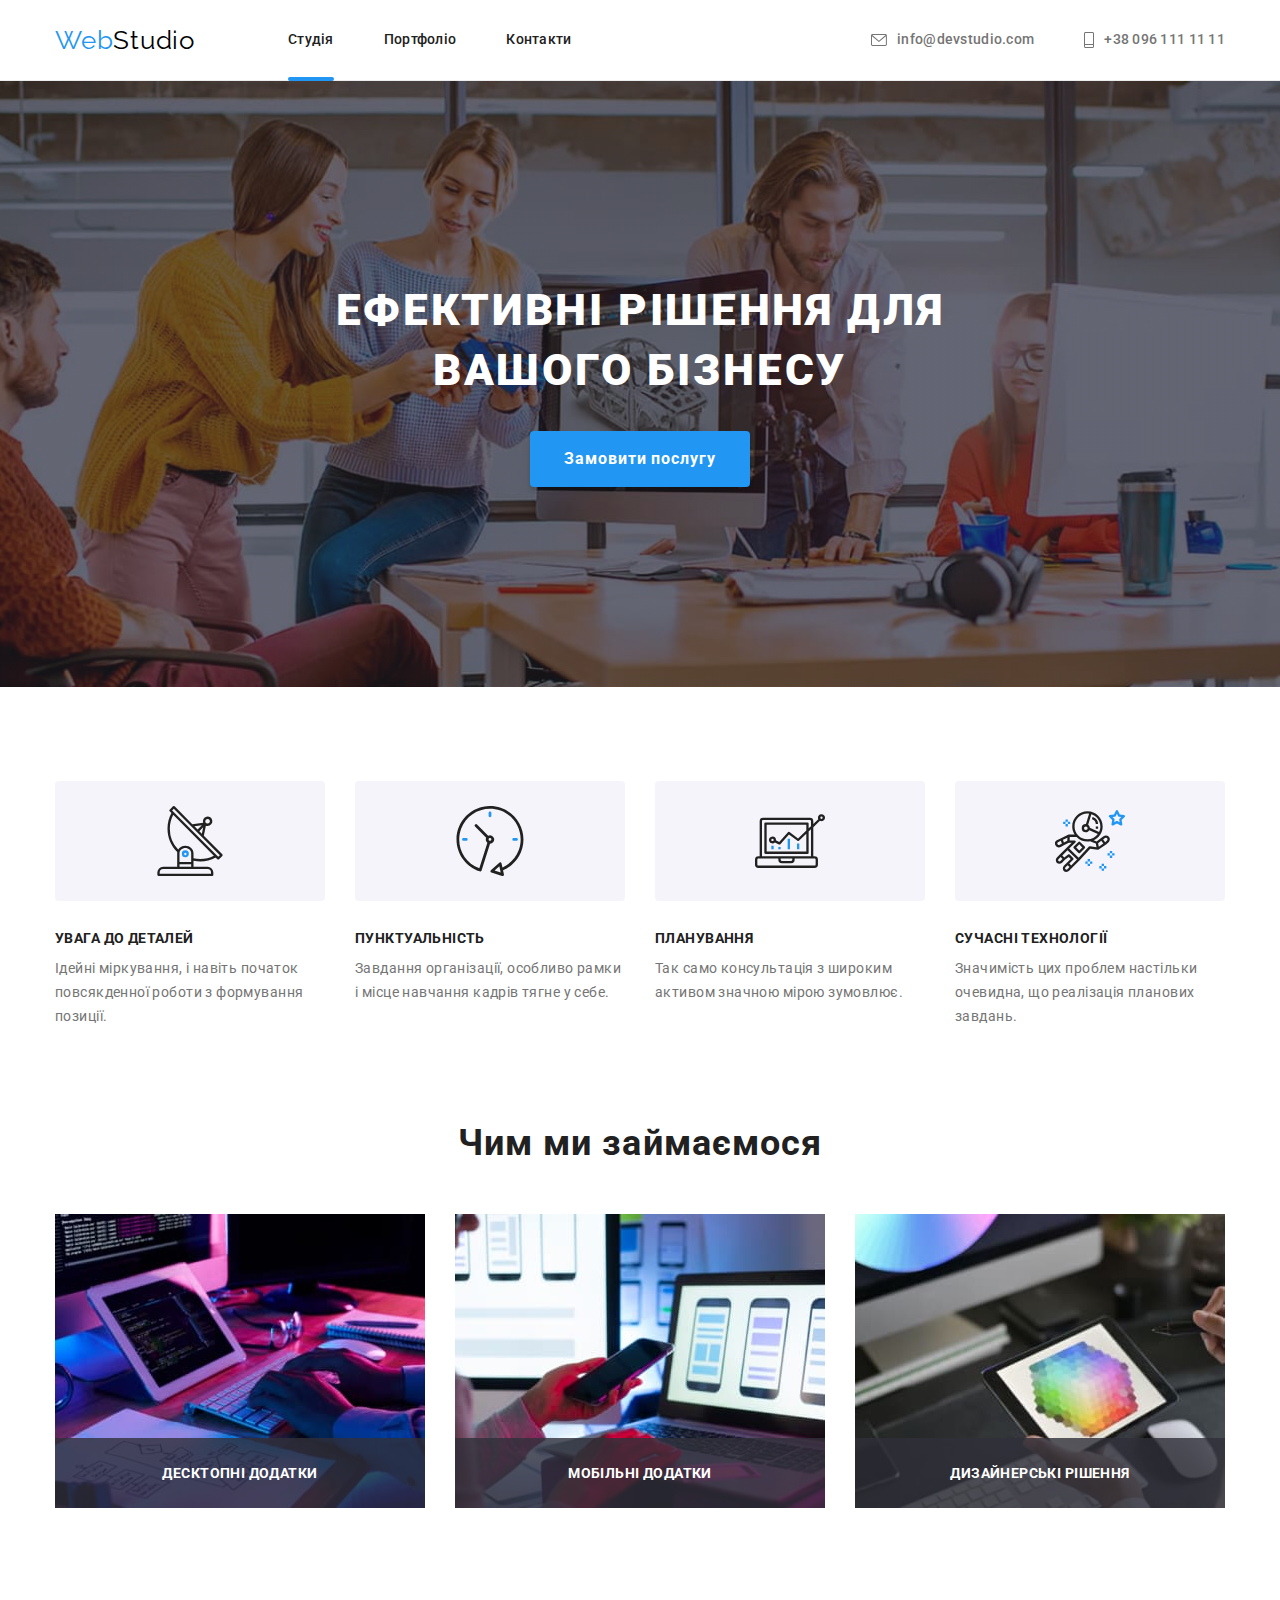
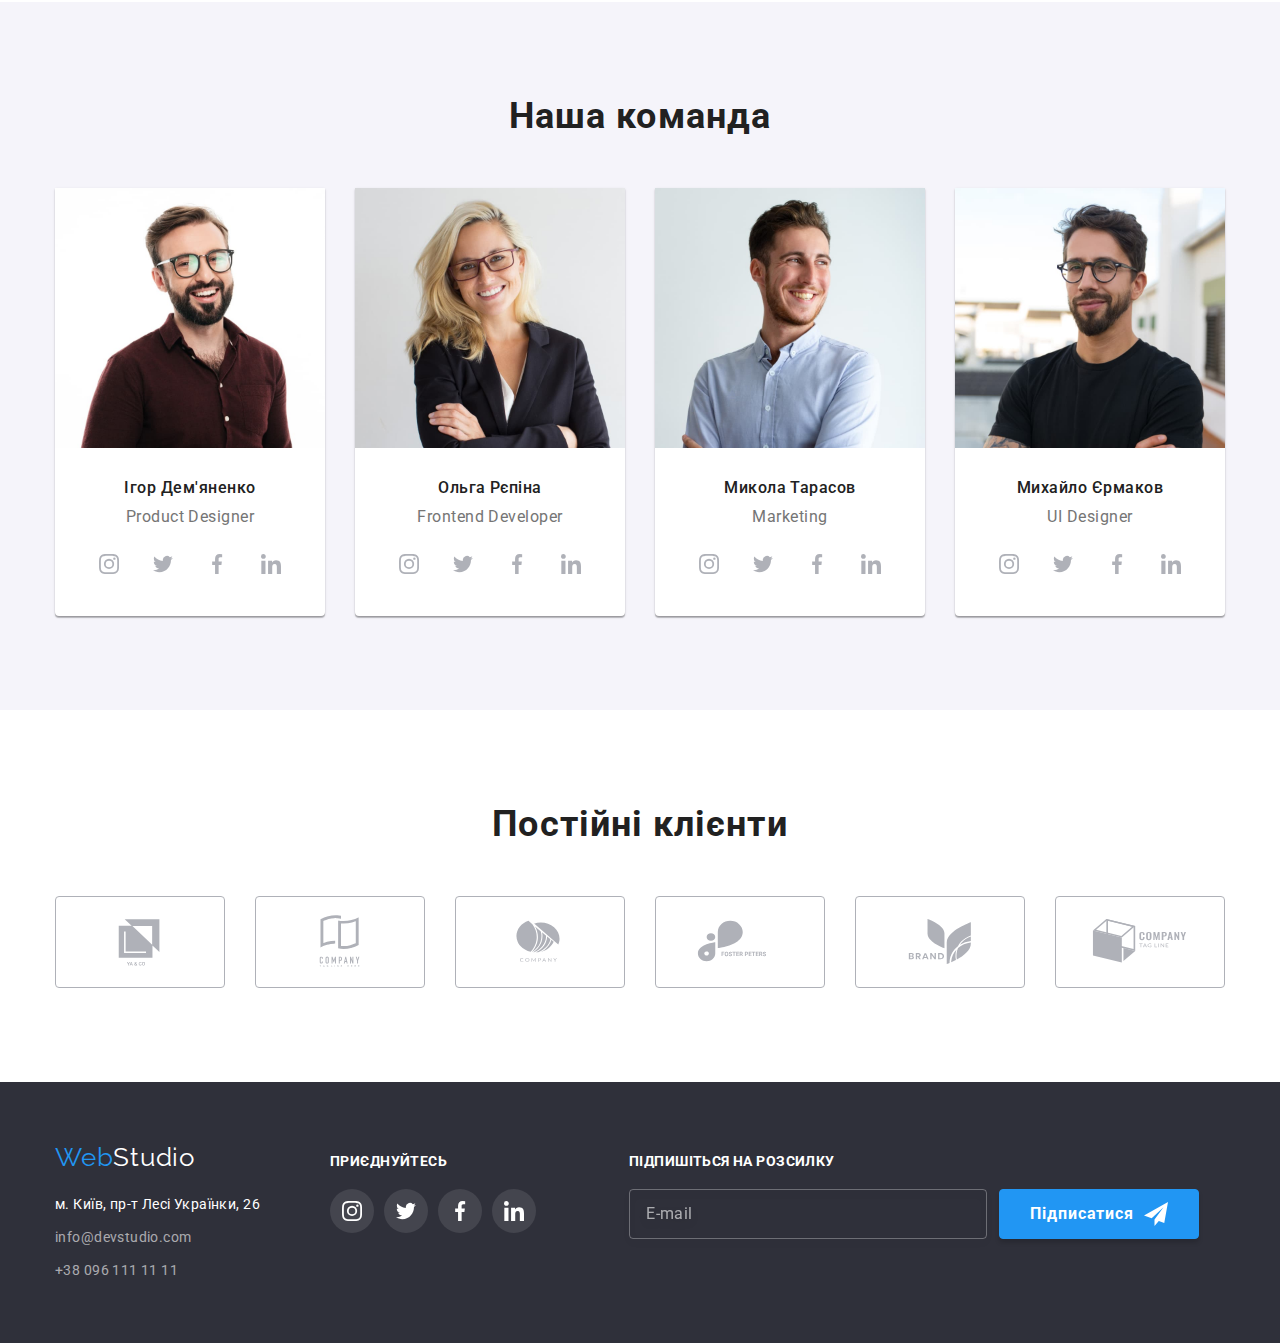
==== commit ae6e2dda: "Виправляє кнопку у футері" ====
--- a/index.html
+++ b/index.html
@@ -9,6 +9,7 @@
     <link href="https://fonts.googleapis.com/css2?family=Raleway:wght@700&family=Roboto:wght@400;500;700;900&display=swap" 
     rel="stylesheet">
     <link rel="stylesheet" href="https://cdnjs.cloudflare.com/ajax/libs/modern-normalize/1.1.0/modern-normalize.min.css">
+    <link rel="stylesheet" href="./css/main.min.css">
     <link rel="stylesheet" href="./css/styles.css">
 </head>
 
@@ -458,8 +459,8 @@
                             <input type="email" name="email" placeholder="E-mail" id="mail">
                         </label>
                         <button type="submit" class="mail__btn">
-                            <span class="mail-text">Підписатися</span>
-                            <svg class="footer-pic-mail" width="24" height="24">
+                            <span class="mail__text">Підписатися</span>
+                            <svg class="mail__pic" width="24" height="24">
                                 <use href="images/icons.svg#icon-send"></use>
                             </svg>
                         </button>
--- a/css/main.min.css
+++ b/css/main.min.css
@@ -0,0 +1 @@
+:root{--hero-text-color: #FFFFFF;--primary-text-color: #757575;--title-text-color: #212121;--accent-color: #2196F3;--secondary-bgd-color: #F5F4FA;--header-footer-color: #2F303A;--contacts-white-color: rgba(255, 255, 255, 0.6);--borler-portfolio-pic: #EEEEEE;--border-heder: #ECECEC;--new-bgd-hero: #C4C4C4;--hover-trans: 250ms cubic-bezier(0.4, 0, 0.2, 1)}.visually-hidden{position:absolute;width:1px;height:1px;margin:-1px;border:0;padding:0;white-space:nowrap;-webkit-clip-path:inset(100%);clip-path:inset(100%);clip:rect(0 0 0 0);overflow:hidden}html{-webkit-box-sizing:border-box;box-sizing:border-box}*,*::before,*::after{-webkit-box-sizing:inherit;box-sizing:inherit}img{display:block;max-width:100%;height:auto}body{margin-right:auto;margin-left:auto;margin-top:0;margin-bottom:0;background-color:var(--hero-text-color);color:var(--primary-text-color);font-family:Roboto,sans-serif}.container{width:1200px;padding-left:15px;padding-right:15px;margin-left:auto;margin-right:auto}h1,h2,h3,h4,h5,h6,p{margin:0}ul{margin:0;padding:0;list-style:none}.header{border-bottom:1px solid var(--border-heder)}.header__container{display:-webkit-box;display:-ms-flexbox;display:flex}.logo{color:var(--accent-color);font-family:Raleway,sans-serif;font-size:26px;line-height:1.19;letter-spacing:.03em;text-decoration:none}.header__logo{margin-right:93px}.logo--dark{color:#000}.logo--light{color:var(--hero-text-color)}.nav{display:-webkit-box;display:-ms-flexbox;display:flex;-webkit-box-align:center;-ms-flex-align:center;align-items:center}.nav__site{display:-webkit-box;display:-ms-flexbox;display:flex;margin-left:auto;-webkit-box-align:center;-ms-flex-align:center;align-items:center}.nav__site .item{font-weight:500;font-size:14px;line-height:1.14;letter-spacing:.02em}.nav__site .nav__contact{color:var(--primary-text-color);font-weight:500;font-size:14px;line-height:1.14;letter-spacing:.02em}.nav__site a{color:var(--title-text-color);text-decoration:none}.nav__site .link{-webkit-transition:color var(--hover-trans);transition:color var(--hover-trans)}.nav__site .link:hover,.nav__site .link:focus{color:var(--accent-color)}.nav__item:not(:last-child){margin-right:50px}.nav__link{position:relative;display:-webkit-box;display:-ms-flexbox;display:flex;-webkit-box-align:center;-ms-flex-align:center;align-items:center;-webkit-box-pack:center;-ms-flex-pack:center;justify-content:center;padding-top:32px;padding-bottom:32px}.nav__link--current{color:var(--accent-color)}.nav__link--current::after{position:absolute;bottom:-1px;left:0;content:"";display:block;width:100%;height:4px;border-radius:2px;background-color:var(--accent-color)}.nav__img{fill:currentColor;margin-right:10px}.hero{background-color:var(--new-bgd-hero);text-align:center;background-image:-webkit-gradient(linear, left top, left bottom, from(rgba(47, 48, 58, 0.4)), to(rgba(47, 48, 58, 0.4))),url(../images/hero/hero.jpg);background-image:linear-gradient(rgba(47, 48, 58, 0.4), rgba(47, 48, 58, 0.4)),url(../images/hero/hero.jpg);background-repeat:no-repeat;max-width:1600px;margin-left:auto;margin-right:auto;background-size:cover;background-position:center}.hero__container{padding-top:200px;padding-bottom:200px}.hero__title{margin-top:0;margin-bottom:30px;max-width:696px;margin-right:auto;margin-left:auto;color:var(--hero-text-color);font-weight:900;font-size:44px;line-height:1.36;letter-spacing:.06em;text-transform:uppercase}.hero__button{min-width:216px;min-height:50px;text-align:center;-webkit-box-shadow:0px 4px 4px rgba(0,0,0,.15);box-shadow:0px 4px 4px rgba(0,0,0,.15);border-radius:4px;border-color:rgba(0,0,0,0);padding:11px 32px;color:var(--hero-text-color);background-color:var(--accent-color);font-family:inherit;font-weight:700;font-size:16px;line-height:1.88;-webkit-box-align:center;-ms-flex-align:center;align-items:center;letter-spacing:.06em;-webkit-transition:background-color var(--hover-trans);transition:background-color var(--hover-trans)}.hero__button:hover,.hero__button:focus{background-color:#188ce8;color:var(--hero-text-color)}.section{padding-top:94px;padding-bottom:94px}.section__title{color:var(--title-text-color);font-weight:700;font-size:36px;line-height:1.16;text-align:center;letter-spacing:.03em;margin-bottom:50px}.feature{padding-bottom:0}.feature__list{display:-webkit-box;display:-ms-flexbox;display:flex;-ms-flex-wrap:wrap;flex-wrap:wrap;gap:30px}.feature__item{-ms-flex-preferred-size:calc((100% - 90px)/4);flex-basis:calc((100% - 90px)/4)}.feature__img{display:-webkit-box;display:-ms-flexbox;display:flex;-webkit-box-align:center;-ms-flex-align:center;align-items:center;-webkit-box-pack:center;-ms-flex-pack:center;justify-content:center;width:270px;height:120px;background-color:#f5f4fa;border-radius:4px;margin-bottom:30px}.feature__titel{margin-bottom:10px;color:var(--title-text-color);font-weight:700;font-size:14px;line-height:1.14;letter-spacing:.03em;text-transform:uppercase}.feature__text{font-size:14px;line-height:1.71;letter-spacing:.03em}.work .section__title{min-width:366px;text-align:center;margin-right:auto;margin-left:auto}.work__list{display:-webkit-box;display:-ms-flexbox;display:flex;gap:30px}.work__wrapper-img{position:relative}.work__overlay-box{position:absolute;bottom:0;width:100%;background-color:rgba(47,48,58,.8)}.work__overlay-text{color:var(--hero-text-color);padding-top:27px;padding-bottom:27px;font-weight:700;font-size:14px;line-height:16px;text-align:center;letter-spacing:.03em;text-transform:uppercase}.team{background-color:var(--secondary-bgd-color)}.team .section__title{text-align:center;margin-right:auto;margin-left:auto}.team__list{display:-webkit-box;display:-ms-flexbox;display:flex;-ms-flex-wrap:wrap;flex-wrap:wrap;gap:30px;-webkit-box-pack:justify;-ms-flex-pack:justify;justify-content:space-between}.team__item{background-color:var(--hero-text-color);display:block;width:270px;-webkit-box-shadow:0px 1px 3px rgba(0,0,0,.12),0px 1px 1px rgba(0,0,0,.14),0px 2px 1px rgba(0,0,0,.2);box-shadow:0px 1px 3px rgba(0,0,0,.12),0px 1px 1px rgba(0,0,0,.14),0px 2px 1px rgba(0,0,0,.2);border-radius:0px 0px 4px 4px}.team__img{display:block;width:270px}.employee{-ms-flex-preferred-size:calc((100% - 90px)/4);flex-basis:calc((100% - 90px)/4)}.employee{padding-top:30px;padding-bottom:30px;border-top:none}.employee__name{color:var(--title-text-color);font-weight:500;font-size:16px;line-height:1.19;text-align:center;letter-spacing:.03em}.employee__name{margin-bottom:10px}.employee__position{font-size:16px;line-height:1.19;text-align:center;letter-spacing:.03em}.employee__social{display:-webkit-box;display:-ms-flexbox;display:flex;-webkit-box-align:center;-ms-flex-align:center;align-items:center;-webkit-box-pack:center;-ms-flex-pack:center;justify-content:center;gap:10px;margin-top:16px}.employee__link{display:-webkit-box;display:-ms-flexbox;display:flex;-webkit-box-align:center;-ms-flex-align:center;align-items:center;-webkit-box-pack:center;-ms-flex-pack:center;justify-content:center;width:44px;height:44px;color:#afb1b8;background-color:#fff;border-radius:50%;-webkit-transition:color var(--hover-trans),background-color var(--hover-trans);transition:color var(--hover-trans),background-color var(--hover-trans)}.employee__link:hover,.employee__link:focus{color:#fff;background-color:#2196f3}.employee .social__img{fill:currentColor}.clients__list{display:-webkit-box;display:-ms-flexbox;display:flex;-webkit-box-align:center;-ms-flex-align:center;align-items:center;-webkit-box-pack:center;-ms-flex-pack:center;justify-content:center;gap:30px;margin-bottom:0}.clients__link{display:-webkit-box;display:-ms-flexbox;display:flex;-webkit-box-align:center;-ms-flex-align:center;align-items:center;-webkit-box-pack:center;-ms-flex-pack:center;justify-content:center;width:170px;height:92px;color:#afb1b8;border:1px solid #afb1b8;border-radius:4px;-webkit-transition:color var(--hover-trans),border-color var(--hover-trans);transition:color var(--hover-trans),border-color var(--hover-trans)}.clients__link:hover,.clients__link:focus{color:#2196f3;border-color:#2196f3}.clients__logo{fill:currentColor}.footer{background-color:var(--header-footer-color);padding-top:60px;padding-bottom:60px}.footer__container{display:-webkit-box;display:-ms-flexbox;display:flex;-webkit-box-align:baseline;-ms-flex-align:baseline;align-items:baseline}.footer__address{margin-right:70px}.address__item:not(:last-child){margin-bottom:9px}.address__maps{color:var(--hero-text-color);font-size:14px;line-height:1.71;letter-spacing:.03em;text-decoration:none;font-style:normal;-webkit-transition:color var(--hover-trans);transition:color var(--hover-trans)}.address__maps:hover,.address__maps:focus{color:var(--accent-color)}.address__contact{color:var(--contacts-white-color);font-size:14px;line-height:1.71;letter-spacing:.03em;text-decoration:none;font-style:normal;-webkit-transition:color var(--hover-trans);transition:color var(--hover-trans)}.address__contact:hover,.address__contact:focus{color:var(--accent-color)}.footer__logo{margin-bottom:20px}.footer a{margin-right:0}.footer__social{margin-right:93px}.social__text{color:#fff;font-weight:700;font-size:14px;line-height:16px;letter-spacing:.03em;text-transform:uppercase;margin-bottom:20px}.social__list{display:-webkit-box;display:-ms-flexbox;display:flex;-webkit-box-align:center;-ms-flex-align:center;align-items:center;-webkit-box-pack:center;-ms-flex-pack:center;justify-content:center;gap:10px}.social__link{display:-webkit-box;display:-ms-flexbox;display:flex;-webkit-box-align:center;-ms-flex-align:center;align-items:center;-webkit-box-pack:center;-ms-flex-pack:center;justify-content:center;width:44px;height:44px;color:#fff;background-color:rgba(255,255,255,.1);border-radius:50%;-webkit-transition:color var(--hover-trans),background-color var(--hover-trans);transition:color var(--hover-trans),background-color var(--hover-trans)}.social__img{fill:currentColor}.social__link:hover,.social__link:focus{color:#fff;background-color:#2196f3}.mail__form{display:-webkit-box;display:-ms-flexbox;display:flex}.mail__label{margin-right:12px}.mail__label input{padding-top:15px;padding-bottom:15px;padding-left:16px;width:358px;height:50px;background-color:inherit;border:1px solid rgba(255,255,255,.3);-webkit-filter:drop-shadow(0px 4px 4px rgba(0, 0, 0, 0.15));filter:drop-shadow(0px 4px 4px rgba(0, 0, 0, 0.15));border-radius:4px;outline:rgba(0,0,0,0);color:var(--hero-text-color)}.mail__label input::-webkit-input-placeholder{color:rgba(255,255,255,.6);margin-right:12px;font-weight:400;font-size:16px;line-height:20px;letter-spacing:.03em}.mail__label input::-moz-placeholder{color:rgba(255,255,255,.6);margin-right:12px;font-weight:400;font-size:16px;line-height:20px;letter-spacing:.03em}.mail__label input:-ms-input-placeholder{color:rgba(255,255,255,.6);margin-right:12px;font-weight:400;font-size:16px;line-height:20px;letter-spacing:.03em}.mail__label input::-ms-input-placeholder{color:rgba(255,255,255,.6);margin-right:12px;font-weight:400;font-size:16px;line-height:20px;letter-spacing:.03em}.mail__label input::placeholder{color:rgba(255,255,255,.6);margin-right:12px;font-weight:400;font-size:16px;line-height:20px;letter-spacing:.03em}.mail__btn{display:-webkit-box;display:-ms-flexbox;display:flex;-webkit-box-align:center;-ms-flex-align:center;align-items:center;-webkit-box-pack:center;-ms-flex-pack:center;justify-content:center;min-width:200px;min-height:50px;font-weight:700;font-size:16px;line-height:30px;letter-spacing:.06em;color:var(--hero-text-color);background:var(--accent-color);-webkit-box-shadow:0px 4px 4px rgba(0,0,0,.15);box-shadow:0px 4px 4px rgba(0,0,0,.15);border-radius:4px;border:1px solid var(--accent-color);cursor:pointer}.mail__text{margin-right:10px}/*# sourceMappingURL=main.min.css.map */--- a/css/styles.css
+++ b/css/styles.css
@@ -1,30 +1,30 @@
-html {
+/* html {
     box-sizing: border-box;
-}
-
-*,
+} */
+
+/* *,
 *::before,
 *::after {
     box-sizing: inherit;
-}
+} */
 
 /* RESET START */
-h1, h2, h3, h4, h5, h6, p {
+/* h1, h2, h3, h4, h5, h6, p {
     margin: 0;
 }
 ul {
     margin: 0;
     padding: 0;
     list-style: none;
-}
-
-img {
+} */
+
+/* img {
     display: block;
     max-width: 100%;
     height: auto;
-}
-
-:root {
+} */
+
+/* :root {
     --hero-text-color: #FFFFFF;
     --primary-text-color: #757575;
     --title-text-color: #212121;
@@ -36,10 +36,10 @@
     --border-heder: #ECECEC;
     --new-bgd-hero: #C4C4C4;
     --hover-trans: 250ms cubic-bezier(0.4, 0, 0.2, 1);
-}
-
-body {
-    max-width: 1600px;
+} */
+
+/* body {
+    
     margin-right: auto;
     margin-left: auto;
     margin-top: 0;
@@ -55,7 +55,7 @@
     padding-right: 15px;
     margin-left: auto;
     margin-right: auto;
-}
+} */
 
 /* logo #000000 #2196F3*/
 /* основной  черный цвет #212121; */
@@ -69,20 +69,20 @@
                   header 
    ======================================== */
 
-.header {
+/* .header {
     border-bottom: 1px solid var(--border-heder);
 }
 
 .header__container {
     display: flex;
     
-}
+} */
 
 
 /* ========================================
                   logo 
    ======================================== */
-.logo {
+/* .logo {
     color: var(--accent-color);
     font-family: Raleway, sans-serif;
     font-size: 26px;
@@ -101,12 +101,12 @@
 
 .logo--light {
     color: var(--hero-text-color);
-}
+} */
 
 /* ===============================
            navigation
    ===============================  */
-.nav {
+/* .nav {
     display: flex;
     align-items: center;
 }
@@ -159,7 +159,6 @@
     justify-content: center;
     padding-top: 32px;
     padding-bottom: 32px;
-    /* outline: 1px red solid; */
 }
 
 .nav__link--current {
@@ -182,13 +181,13 @@
 .nav__img {
     fill: currentColor;
     margin-right: 10px;
-}
+} */
 
 
 /* ====================================
                  hero 
    ==================================== */
-.hero {
+/* .hero {
     background-color: var(--new-bgd-hero);
     text-align: center;
     
@@ -248,12 +247,12 @@
 .hero__button:focus {
     background-color: #188CE8;
     color: var(--hero-text-color)
-}
+} */
 
 /* ====================================
             visually-hidden 
    ==================================== */
-.visually-hidden {
+/* .visually-hidden {
     position: absolute;
     width: 1px;
     height: 1px;
@@ -264,14 +263,13 @@
     clip-path: inset(100%);
     clip: rect(0 0 0 0);
     overflow: hidden;
-  }
+  } */
 
 /* ==============================
             section
    ============================== */
 
-.section {
-    /* display: block; */
+/* .section {
     padding-top: 94px;
     padding-bottom: 94px;
 }   
@@ -284,12 +282,12 @@
     text-align: center;
     letter-spacing: 0.03em;
     margin-bottom: 50px;
-}
+} */
 
 /* =============================
            feature
    ============================= */
-.feature {
+/* .feature {
     padding-bottom: 0;
 }
 
@@ -328,12 +326,12 @@
     font-size: 14px;
     line-height: 1.71;
     letter-spacing: 0.03em;
-}
+} */
 
 /* ==================================
-              section-work
+              work
  ==================================== */
- .work .section__title {
+ /* .work .section__title {
     min-width: 366px;
     text-align: center;
     margin-right: auto; 
@@ -366,17 +364,16 @@
     text-align: center;
     letter-spacing: 0.03em;
     text-transform: uppercase;
-}
+} */
 
 /* ===============================
-            section-team
+            team
    ===============================  */
-.team {
+/* .team {
     background-color: var(--secondary-bgd-color);
 }
 
 .team .section__title {
-    /* background-color: #188CE8; */
     text-align: center;
     margin-right: auto; 
     margin-left: auto;
@@ -459,14 +456,13 @@
 
 .employee .social__img {
     fill: currentColor;  
-}
+} */
 
 /* ===================================
              clients                  
 ======================================*/
-.clients__list {
-    display: flex;
-    /* flex-wrap: wrap; */
+/* .clients__list {
+    display: flex;
     align-items: center;
     justify-content: center;
     gap: 30px;
@@ -480,7 +476,6 @@
     width: 170px;
     height: 92px;
     color: #AFB1B8;
-    /* background-color: #FFFFFF; */
     border: 1px solid #AFB1B8;
     border-radius: 4px;
     transition: color var(--hover-trans), border-color var(--hover-trans);
@@ -494,12 +489,12 @@
 
 .clients__logo {
     fill: currentColor;
-}   
+}    */
 
 /* ===================================
                footer 
    =================================== */
-.footer {
+/* .footer {
     background-color: var(--header-footer-color);
     padding-top: 60px;
     padding-bottom: 60px;
@@ -655,8 +650,9 @@
 
 .mail-text {
         margin-right: 10px;
-    }
-
+    } */
+
+    
 /* =====================================
 ========================================
                  PORTFOLIO
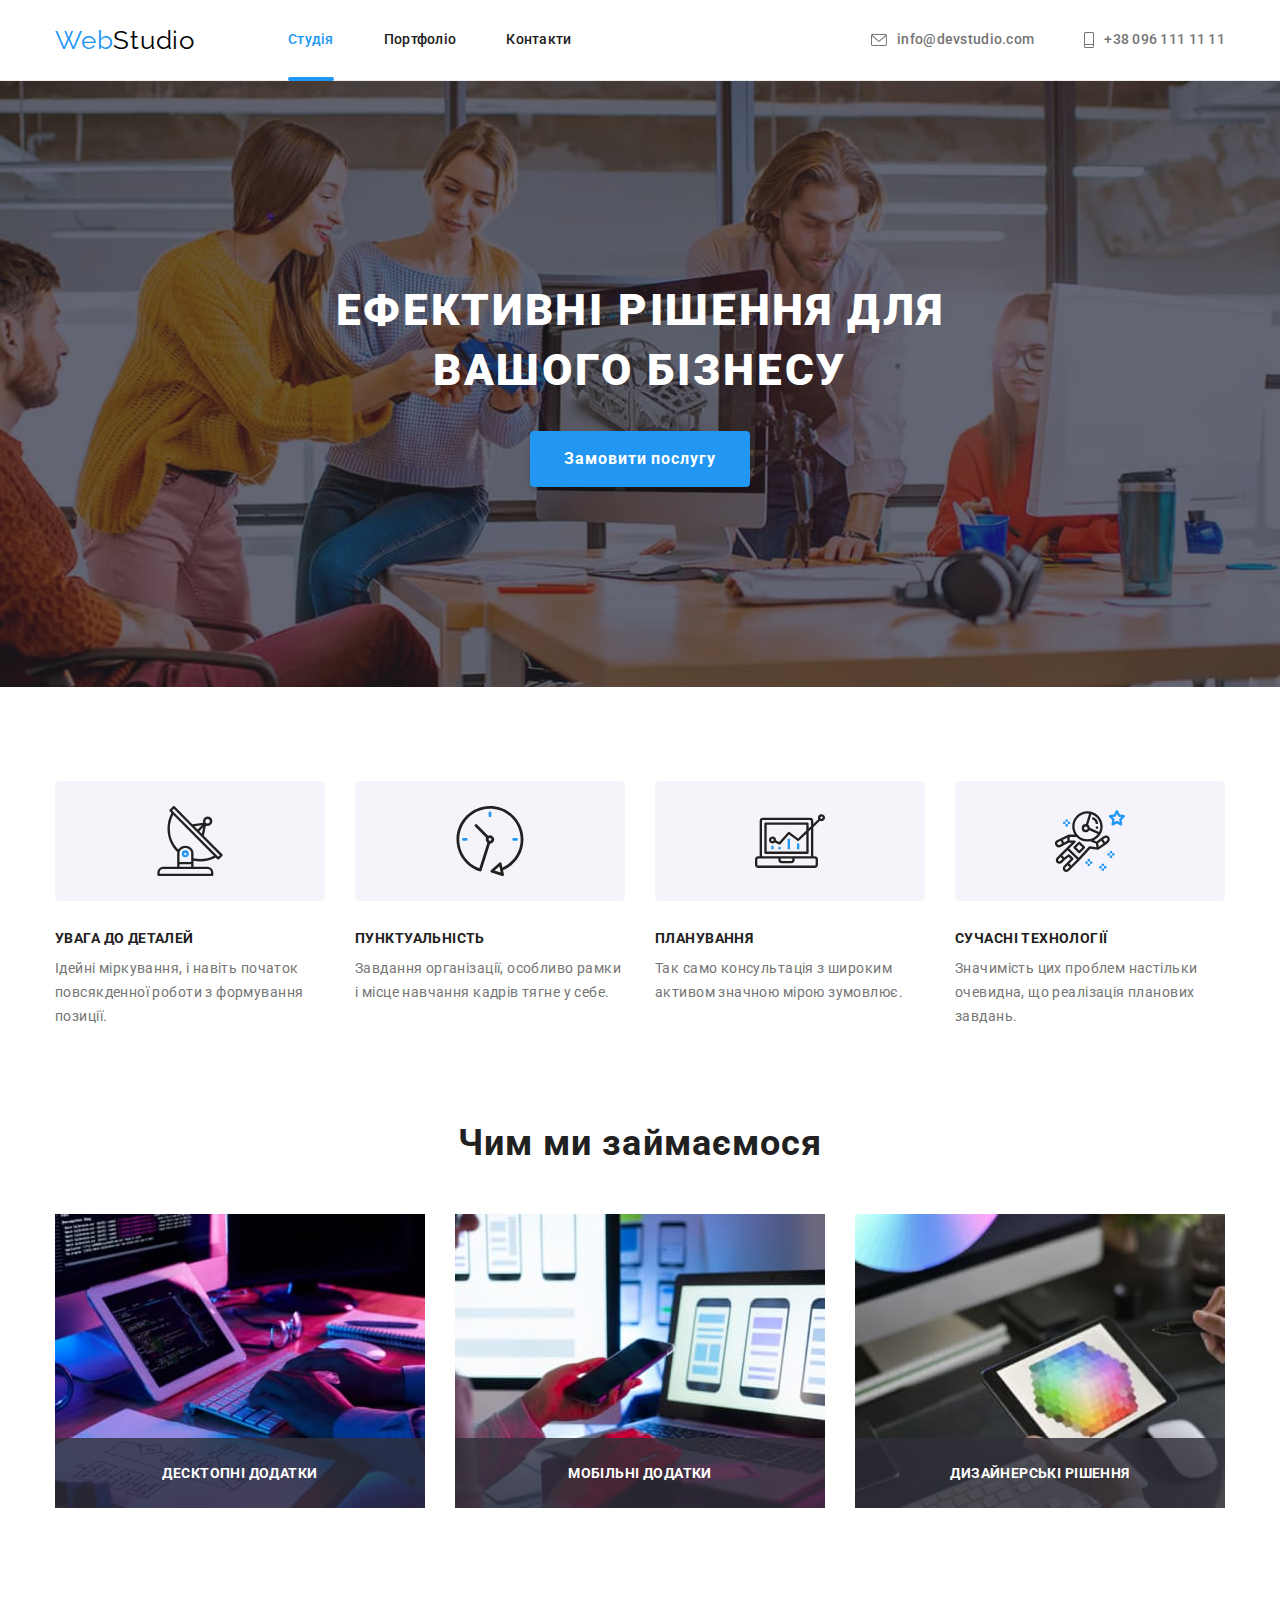
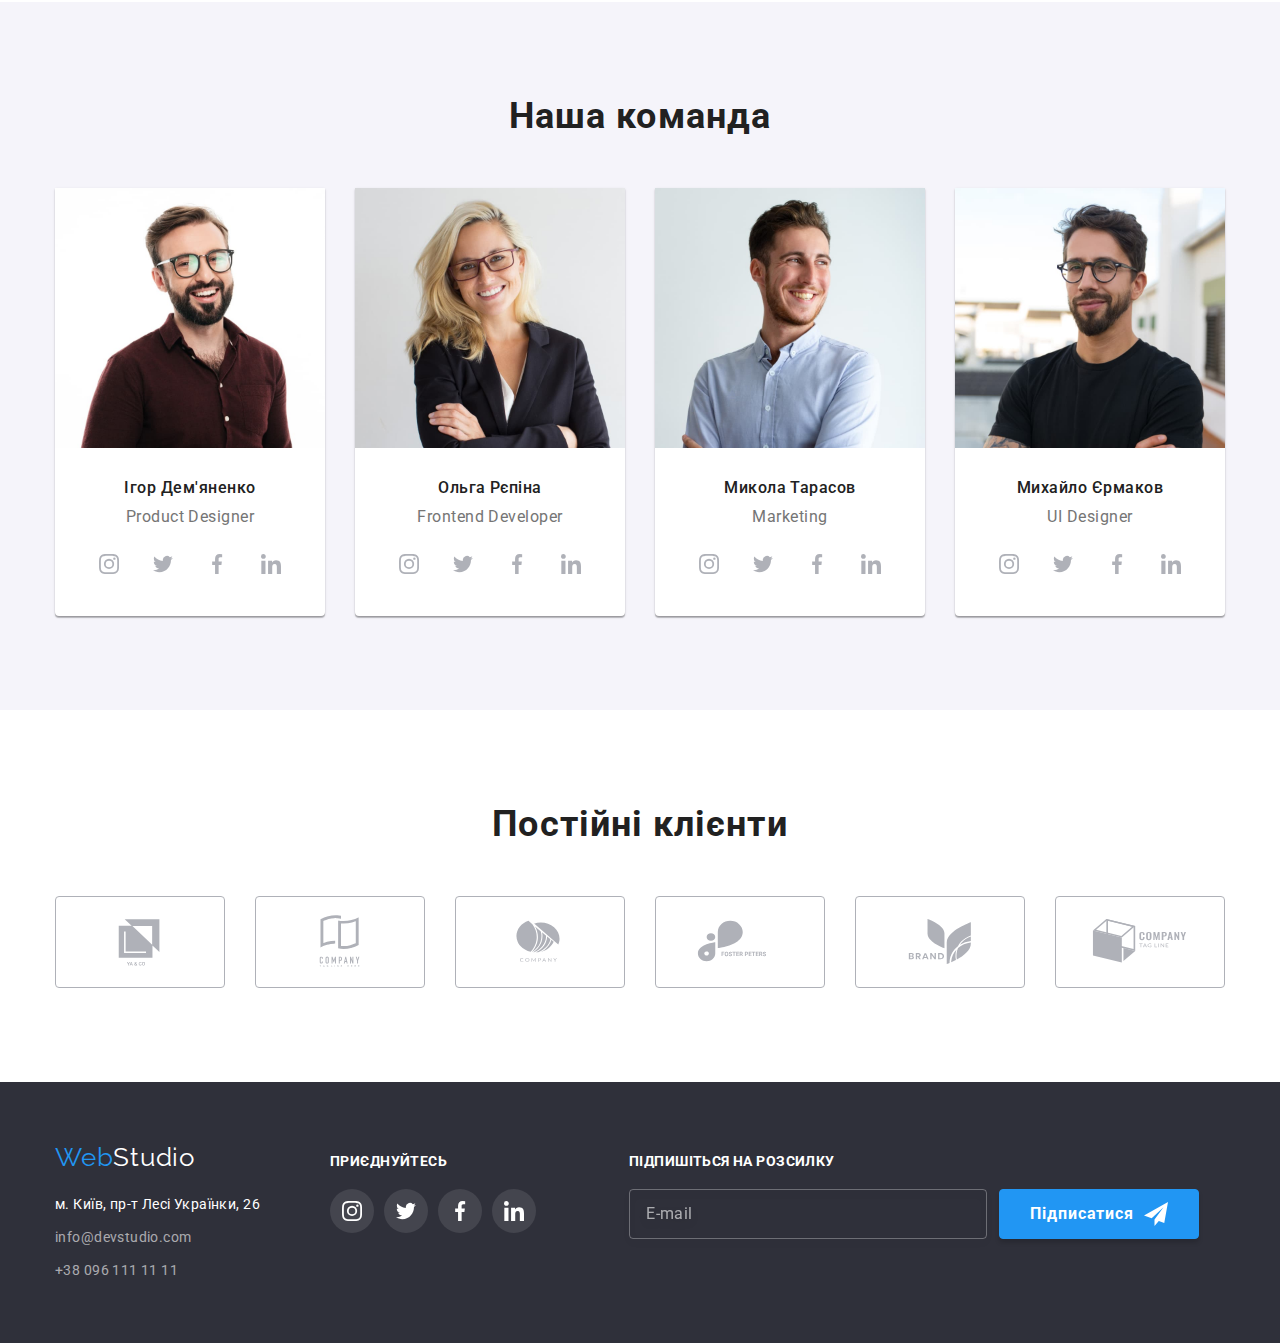
==== commit a2c837c1: "Завершує index.html та починає portfolio" ====
--- a/index.html
+++ b/index.html
@@ -16,13 +16,13 @@
 <body>
     <header class="header">
         <div class="container header__container">
-            <nav class="nav">
-                <a href="./index.html" class="header__logo logo">Web<span class="logo--dark">Studio</span></a>
+            <nav class="header__nav">
+                <a href="./index.html" class="header__logo logo">Web<span class="header__logo--dark">Studio</span></a>
 
                 <ul class="nav__site">
-                    <li class="nav__item"><a href="./index.html" class="nav__link link item nav__link--current">Студія</a></li>
-                    <li class="nav__item"><a href="./portfolio.html" class="nav__link link item">Портфоліо</a></li>
-                    <li class="nav__item"><a href="" class="nav__link link item">Контакти</a></li>
+                    <li class="nav__item"><a href="./index.html" class="nav__link nav__link--item nav__link--current">Студія</a></li>
+                    <li class="nav__item"><a href="./portfolio.html" class="nav__link nav__link--link nav__link--item">Портфоліо</a></li>
+                    <li class="nav__item"><a href="" class="nav__link nav__link--link nav__link--item">Контакти</a></li>
                 </ul>
             </nav>
 
@@ -32,7 +32,7 @@
                     target="_blank" 
                     rel="noopener noreferrer nofollow"
                     href="mailto:info@devstudio.com" 
-                    class="nav__link link nav__contact">                       
+                    class="nav__link nav__link--link nav__contact">                       
                             <svg class="nav__img" width="16" height="12">
                                 <use href="./images/icons.svg#icon-mail"></use>
                             </svg>
@@ -42,7 +42,7 @@
                 <li class="nav__item">
                     <a 
                     href="tel:+380961111111" 
-                    class="nav__link link nav__contact">
+                    class="nav__link nav__link--link nav__contact">
                             <svg class="nav__img" width="10" height="16">
                                 <use href="./images/icons.svg#icon-tel"></use>
                             </svg>
@@ -381,7 +381,7 @@
         <div class="container footer__container">
             <div class="footer__address address">
                 <div class="footer__logo">
-                    <a href="./index.html" class="logo">Web<span class="logo--light">Studio</span></a>
+                    <a href="./index.html" class="logo">Web<span class="footer__logo--light">Studio</span></a>
                 </div>
                 <address>
                     <ul class="address__list">
--- a/css/main.min.css
+++ b/css/main.min.css
@@ -1 +1 @@
-:root{--hero-text-color: #FFFFFF;--primary-text-color: #757575;--title-text-color: #212121;--accent-color: #2196F3;--secondary-bgd-color: #F5F4FA;--header-footer-color: #2F303A;--contacts-white-color: rgba(255, 255, 255, 0.6);--borler-portfolio-pic: #EEEEEE;--border-heder: #ECECEC;--new-bgd-hero: #C4C4C4;--hover-trans: 250ms cubic-bezier(0.4, 0, 0.2, 1)}.visually-hidden{position:absolute;width:1px;height:1px;margin:-1px;border:0;padding:0;white-space:nowrap;-webkit-clip-path:inset(100%);clip-path:inset(100%);clip:rect(0 0 0 0);overflow:hidden}html{-webkit-box-sizing:border-box;box-sizing:border-box}*,*::before,*::after{-webkit-box-sizing:inherit;box-sizing:inherit}img{display:block;max-width:100%;height:auto}body{margin-right:auto;margin-left:auto;margin-top:0;margin-bottom:0;background-color:var(--hero-text-color);color:var(--primary-text-color);font-family:Roboto,sans-serif}.container{width:1200px;padding-left:15px;padding-right:15px;margin-left:auto;margin-right:auto}h1,h2,h3,h4,h5,h6,p{margin:0}ul{margin:0;padding:0;list-style:none}.header{border-bottom:1px solid var(--border-heder)}.header__container{display:-webkit-box;display:-ms-flexbox;display:flex}.logo{color:var(--accent-color);font-family:Raleway,sans-serif;font-size:26px;line-height:1.19;letter-spacing:.03em;text-decoration:none}.header__logo{margin-right:93px}.logo--dark{color:#000}.logo--light{color:var(--hero-text-color)}.nav{display:-webkit-box;display:-ms-flexbox;display:flex;-webkit-box-align:center;-ms-flex-align:center;align-items:center}.nav__site{display:-webkit-box;display:-ms-flexbox;display:flex;margin-left:auto;-webkit-box-align:center;-ms-flex-align:center;align-items:center}.nav__site .item{font-weight:500;font-size:14px;line-height:1.14;letter-spacing:.02em}.nav__site .nav__contact{color:var(--primary-text-color);font-weight:500;font-size:14px;line-height:1.14;letter-spacing:.02em}.nav__site a{color:var(--title-text-color);text-decoration:none}.nav__site .link{-webkit-transition:color var(--hover-trans);transition:color var(--hover-trans)}.nav__site .link:hover,.nav__site .link:focus{color:var(--accent-color)}.nav__item:not(:last-child){margin-right:50px}.nav__link{position:relative;display:-webkit-box;display:-ms-flexbox;display:flex;-webkit-box-align:center;-ms-flex-align:center;align-items:center;-webkit-box-pack:center;-ms-flex-pack:center;justify-content:center;padding-top:32px;padding-bottom:32px}.nav__link--current{color:var(--accent-color)}.nav__link--current::after{position:absolute;bottom:-1px;left:0;content:"";display:block;width:100%;height:4px;border-radius:2px;background-color:var(--accent-color)}.nav__img{fill:currentColor;margin-right:10px}.hero{background-color:var(--new-bgd-hero);text-align:center;background-image:-webkit-gradient(linear, left top, left bottom, from(rgba(47, 48, 58, 0.4)), to(rgba(47, 48, 58, 0.4))),url(../images/hero/hero.jpg);background-image:linear-gradient(rgba(47, 48, 58, 0.4), rgba(47, 48, 58, 0.4)),url(../images/hero/hero.jpg);background-repeat:no-repeat;max-width:1600px;margin-left:auto;margin-right:auto;background-size:cover;background-position:center}.hero__container{padding-top:200px;padding-bottom:200px}.hero__title{margin-top:0;margin-bottom:30px;max-width:696px;margin-right:auto;margin-left:auto;color:var(--hero-text-color);font-weight:900;font-size:44px;line-height:1.36;letter-spacing:.06em;text-transform:uppercase}.hero__button{min-width:216px;min-height:50px;text-align:center;-webkit-box-shadow:0px 4px 4px rgba(0,0,0,.15);box-shadow:0px 4px 4px rgba(0,0,0,.15);border-radius:4px;border-color:rgba(0,0,0,0);padding:11px 32px;color:var(--hero-text-color);background-color:var(--accent-color);font-family:inherit;font-weight:700;font-size:16px;line-height:1.88;-webkit-box-align:center;-ms-flex-align:center;align-items:center;letter-spacing:.06em;-webkit-transition:background-color var(--hover-trans);transition:background-color var(--hover-trans)}.hero__button:hover,.hero__button:focus{background-color:#188ce8;color:var(--hero-text-color)}.section{padding-top:94px;padding-bottom:94px}.section__title{color:var(--title-text-color);font-weight:700;font-size:36px;line-height:1.16;text-align:center;letter-spacing:.03em;margin-bottom:50px}.feature{padding-bottom:0}.feature__list{display:-webkit-box;display:-ms-flexbox;display:flex;-ms-flex-wrap:wrap;flex-wrap:wrap;gap:30px}.feature__item{-ms-flex-preferred-size:calc((100% - 90px)/4);flex-basis:calc((100% - 90px)/4)}.feature__img{display:-webkit-box;display:-ms-flexbox;display:flex;-webkit-box-align:center;-ms-flex-align:center;align-items:center;-webkit-box-pack:center;-ms-flex-pack:center;justify-content:center;width:270px;height:120px;background-color:#f5f4fa;border-radius:4px;margin-bottom:30px}.feature__titel{margin-bottom:10px;color:var(--title-text-color);font-weight:700;font-size:14px;line-height:1.14;letter-spacing:.03em;text-transform:uppercase}.feature__text{font-size:14px;line-height:1.71;letter-spacing:.03em}.work .section__title{min-width:366px;text-align:center;margin-right:auto;margin-left:auto}.work__list{display:-webkit-box;display:-ms-flexbox;display:flex;gap:30px}.work__wrapper-img{position:relative}.work__overlay-box{position:absolute;bottom:0;width:100%;background-color:rgba(47,48,58,.8)}.work__overlay-text{color:var(--hero-text-color);padding-top:27px;padding-bottom:27px;font-weight:700;font-size:14px;line-height:16px;text-align:center;letter-spacing:.03em;text-transform:uppercase}.team{background-color:var(--secondary-bgd-color)}.team .section__title{text-align:center;margin-right:auto;margin-left:auto}.team__list{display:-webkit-box;display:-ms-flexbox;display:flex;-ms-flex-wrap:wrap;flex-wrap:wrap;gap:30px;-webkit-box-pack:justify;-ms-flex-pack:justify;justify-content:space-between}.team__item{background-color:var(--hero-text-color);display:block;width:270px;-webkit-box-shadow:0px 1px 3px rgba(0,0,0,.12),0px 1px 1px rgba(0,0,0,.14),0px 2px 1px rgba(0,0,0,.2);box-shadow:0px 1px 3px rgba(0,0,0,.12),0px 1px 1px rgba(0,0,0,.14),0px 2px 1px rgba(0,0,0,.2);border-radius:0px 0px 4px 4px}.team__img{display:block;width:270px}.employee{-ms-flex-preferred-size:calc((100% - 90px)/4);flex-basis:calc((100% - 90px)/4)}.employee{padding-top:30px;padding-bottom:30px;border-top:none}.employee__name{color:var(--title-text-color);font-weight:500;font-size:16px;line-height:1.19;text-align:center;letter-spacing:.03em}.employee__name{margin-bottom:10px}.employee__position{font-size:16px;line-height:1.19;text-align:center;letter-spacing:.03em}.employee__social{display:-webkit-box;display:-ms-flexbox;display:flex;-webkit-box-align:center;-ms-flex-align:center;align-items:center;-webkit-box-pack:center;-ms-flex-pack:center;justify-content:center;gap:10px;margin-top:16px}.employee__link{display:-webkit-box;display:-ms-flexbox;display:flex;-webkit-box-align:center;-ms-flex-align:center;align-items:center;-webkit-box-pack:center;-ms-flex-pack:center;justify-content:center;width:44px;height:44px;color:#afb1b8;background-color:#fff;border-radius:50%;-webkit-transition:color var(--hover-trans),background-color var(--hover-trans);transition:color var(--hover-trans),background-color var(--hover-trans)}.employee__link:hover,.employee__link:focus{color:#fff;background-color:#2196f3}.employee .social__img{fill:currentColor}.clients__list{display:-webkit-box;display:-ms-flexbox;display:flex;-webkit-box-align:center;-ms-flex-align:center;align-items:center;-webkit-box-pack:center;-ms-flex-pack:center;justify-content:center;gap:30px;margin-bottom:0}.clients__link{display:-webkit-box;display:-ms-flexbox;display:flex;-webkit-box-align:center;-ms-flex-align:center;align-items:center;-webkit-box-pack:center;-ms-flex-pack:center;justify-content:center;width:170px;height:92px;color:#afb1b8;border:1px solid #afb1b8;border-radius:4px;-webkit-transition:color var(--hover-trans),border-color var(--hover-trans);transition:color var(--hover-trans),border-color var(--hover-trans)}.clients__link:hover,.clients__link:focus{color:#2196f3;border-color:#2196f3}.clients__logo{fill:currentColor}.footer{background-color:var(--header-footer-color);padding-top:60px;padding-bottom:60px}.footer__container{display:-webkit-box;display:-ms-flexbox;display:flex;-webkit-box-align:baseline;-ms-flex-align:baseline;align-items:baseline}.footer__address{margin-right:70px}.address__item:not(:last-child){margin-bottom:9px}.address__maps{color:var(--hero-text-color);font-size:14px;line-height:1.71;letter-spacing:.03em;text-decoration:none;font-style:normal;-webkit-transition:color var(--hover-trans);transition:color var(--hover-trans)}.address__maps:hover,.address__maps:focus{color:var(--accent-color)}.address__contact{color:var(--contacts-white-color);font-size:14px;line-height:1.71;letter-spacing:.03em;text-decoration:none;font-style:normal;-webkit-transition:color var(--hover-trans);transition:color var(--hover-trans)}.address__contact:hover,.address__contact:focus{color:var(--accent-color)}.footer__logo{margin-bottom:20px}.footer a{margin-right:0}.footer__social{margin-right:93px}.social__text{color:#fff;font-weight:700;font-size:14px;line-height:16px;letter-spacing:.03em;text-transform:uppercase;margin-bottom:20px}.social__list{display:-webkit-box;display:-ms-flexbox;display:flex;-webkit-box-align:center;-ms-flex-align:center;align-items:center;-webkit-box-pack:center;-ms-flex-pack:center;justify-content:center;gap:10px}.social__link{display:-webkit-box;display:-ms-flexbox;display:flex;-webkit-box-align:center;-ms-flex-align:center;align-items:center;-webkit-box-pack:center;-ms-flex-pack:center;justify-content:center;width:44px;height:44px;color:#fff;background-color:rgba(255,255,255,.1);border-radius:50%;-webkit-transition:color var(--hover-trans),background-color var(--hover-trans);transition:color var(--hover-trans),background-color var(--hover-trans)}.social__img{fill:currentColor}.social__link:hover,.social__link:focus{color:#fff;background-color:#2196f3}.mail__form{display:-webkit-box;display:-ms-flexbox;display:flex}.mail__label{margin-right:12px}.mail__label input{padding-top:15px;padding-bottom:15px;padding-left:16px;width:358px;height:50px;background-color:inherit;border:1px solid rgba(255,255,255,.3);-webkit-filter:drop-shadow(0px 4px 4px rgba(0, 0, 0, 0.15));filter:drop-shadow(0px 4px 4px rgba(0, 0, 0, 0.15));border-radius:4px;outline:rgba(0,0,0,0);color:var(--hero-text-color)}.mail__label input::-webkit-input-placeholder{color:rgba(255,255,255,.6);margin-right:12px;font-weight:400;font-size:16px;line-height:20px;letter-spacing:.03em}.mail__label input::-moz-placeholder{color:rgba(255,255,255,.6);margin-right:12px;font-weight:400;font-size:16px;line-height:20px;letter-spacing:.03em}.mail__label input:-ms-input-placeholder{color:rgba(255,255,255,.6);margin-right:12px;font-weight:400;font-size:16px;line-height:20px;letter-spacing:.03em}.mail__label input::-ms-input-placeholder{color:rgba(255,255,255,.6);margin-right:12px;font-weight:400;font-size:16px;line-height:20px;letter-spacing:.03em}.mail__label input::placeholder{color:rgba(255,255,255,.6);margin-right:12px;font-weight:400;font-size:16px;line-height:20px;letter-spacing:.03em}.mail__btn{display:-webkit-box;display:-ms-flexbox;display:flex;-webkit-box-align:center;-ms-flex-align:center;align-items:center;-webkit-box-pack:center;-ms-flex-pack:center;justify-content:center;min-width:200px;min-height:50px;font-weight:700;font-size:16px;line-height:30px;letter-spacing:.06em;color:var(--hero-text-color);background:var(--accent-color);-webkit-box-shadow:0px 4px 4px rgba(0,0,0,.15);box-shadow:0px 4px 4px rgba(0,0,0,.15);border-radius:4px;border:1px solid var(--accent-color);cursor:pointer}.mail__text{margin-right:10px}/*# sourceMappingURL=main.min.css.map */+:root{--hero-text-color: #FFFFFF;--primary-text-color: #757575;--title-text-color: #212121;--accent-color: #2196F3;--secondary-bgd-color: #F5F4FA;--header-footer-color: #2F303A;--contacts-white-color: rgba(255, 255, 255, 0.6);--borler-portfolio-pic: #EEEEEE;--border-heder: #ECECEC;--new-bgd-hero: #C4C4C4;--hover-trans: 250ms cubic-bezier(0.4, 0, 0.2, 1)}.visually-hidden{position:absolute;width:1px;height:1px;margin:-1px;border:0;padding:0;white-space:nowrap;-webkit-clip-path:inset(100%);clip-path:inset(100%);clip:rect(0 0 0 0);overflow:hidden}html{-webkit-box-sizing:border-box;box-sizing:border-box}*,*::before,*::after{-webkit-box-sizing:inherit;box-sizing:inherit}img{display:block;max-width:100%;height:auto}body{margin-right:auto;margin-left:auto;margin-top:0;margin-bottom:0;background-color:var(--hero-text-color);color:var(--primary-text-color);font-family:Roboto,sans-serif}.container{width:1200px;padding-left:15px;padding-right:15px;margin-left:auto;margin-right:auto}h1,h2,h3,h4,h5,h6,p{margin:0}ul{margin:0;padding:0;list-style:none}.header{border-bottom:1px solid var(--border-heder)}.header__container{display:-webkit-box;display:-ms-flexbox;display:flex}.logo{color:var(--accent-color);font-family:Raleway,sans-serif;font-size:26px;line-height:1.19;letter-spacing:.03em;text-decoration:none}.header__logo{margin-right:93px}.header__logo--dark{color:#000}.footer__logo--light{color:var(--hero-text-color)}.header__nav{display:-webkit-box;display:-ms-flexbox;display:flex;-webkit-box-align:center;-ms-flex-align:center;align-items:center}.nav__site{display:-webkit-box;display:-ms-flexbox;display:flex;margin-left:auto;-webkit-box-align:center;-ms-flex-align:center;align-items:center}.nav__link--item{font-weight:500;font-size:14px;line-height:1.14;letter-spacing:.02em}.nav__site .nav__contact{color:var(--primary-text-color);font-weight:500;font-size:14px;line-height:1.14;letter-spacing:.02em}.nav__site a{color:var(--title-text-color);text-decoration:none}.nav__link--link{-webkit-transition:color var(--hover-trans);transition:color var(--hover-trans)}.nav__link--link:hover,.nav__link--link:focus{color:var(--accent-color)}.nav__item:not(:last-child){margin-right:50px}.nav__link{position:relative;display:-webkit-box;display:-ms-flexbox;display:flex;-webkit-box-align:center;-ms-flex-align:center;align-items:center;-webkit-box-pack:center;-ms-flex-pack:center;justify-content:center;padding-top:32px;padding-bottom:32px}.nav__site .nav__link--current{color:var(--accent-color)}.nav__link--current::after{position:absolute;bottom:-1px;left:0;content:"";display:block;width:100%;height:4px;border-radius:2px;background-color:var(--accent-color)}.nav__img{fill:currentColor;margin-right:10px}.hero{background-color:var(--new-bgd-hero);text-align:center;background-image:-webkit-gradient(linear, left top, left bottom, from(rgba(47, 48, 58, 0.4)), to(rgba(47, 48, 58, 0.4))),url(../images/hero/hero.jpg);background-image:linear-gradient(rgba(47, 48, 58, 0.4), rgba(47, 48, 58, 0.4)),url(../images/hero/hero.jpg);background-repeat:no-repeat;max-width:1600px;margin-left:auto;margin-right:auto;background-size:cover;background-position:center}.hero__container{padding-top:200px;padding-bottom:200px}.hero__title{margin-top:0;margin-bottom:30px;max-width:696px;margin-right:auto;margin-left:auto;color:var(--hero-text-color);font-weight:900;font-size:44px;line-height:1.36;letter-spacing:.06em;text-transform:uppercase}.hero__button{min-width:216px;min-height:50px;text-align:center;-webkit-box-shadow:0px 4px 4px rgba(0,0,0,.15);box-shadow:0px 4px 4px rgba(0,0,0,.15);border-radius:4px;border-color:rgba(0,0,0,0);padding:11px 32px;color:var(--hero-text-color);background-color:var(--accent-color);font-family:inherit;font-weight:700;font-size:16px;line-height:1.88;-webkit-box-align:center;-ms-flex-align:center;align-items:center;letter-spacing:.06em;-webkit-transition:background-color var(--hover-trans);transition:background-color var(--hover-trans)}.hero__button:hover,.hero__button:focus{background-color:#188ce8;color:var(--hero-text-color)}.section{padding-top:94px;padding-bottom:94px}.section__title{color:var(--title-text-color);font-weight:700;font-size:36px;line-height:1.16;text-align:center;letter-spacing:.03em;margin-bottom:50px}.feature{padding-bottom:0}.feature__list{display:-webkit-box;display:-ms-flexbox;display:flex;-ms-flex-wrap:wrap;flex-wrap:wrap;gap:30px}.feature__item{-ms-flex-preferred-size:calc((100% - 90px)/4);flex-basis:calc((100% - 90px)/4)}.feature__img{display:-webkit-box;display:-ms-flexbox;display:flex;-webkit-box-align:center;-ms-flex-align:center;align-items:center;-webkit-box-pack:center;-ms-flex-pack:center;justify-content:center;width:270px;height:120px;background-color:#f5f4fa;border-radius:4px;margin-bottom:30px}.feature__titel{margin-bottom:10px;color:var(--title-text-color);font-weight:700;font-size:14px;line-height:1.14;letter-spacing:.03em;text-transform:uppercase}.feature__text{font-size:14px;line-height:1.71;letter-spacing:.03em}.work .section__title{min-width:366px;text-align:center;margin-right:auto;margin-left:auto}.work__list{display:-webkit-box;display:-ms-flexbox;display:flex;gap:30px}.work__wrapper-img{position:relative}.work__overlay-box{position:absolute;bottom:0;width:100%;background-color:rgba(47,48,58,.8)}.work__overlay-text{color:var(--hero-text-color);padding-top:27px;padding-bottom:27px;font-weight:700;font-size:14px;line-height:16px;text-align:center;letter-spacing:.03em;text-transform:uppercase}.team{background-color:var(--secondary-bgd-color)}.team .section__title{text-align:center;margin-right:auto;margin-left:auto}.team__list{display:-webkit-box;display:-ms-flexbox;display:flex;-ms-flex-wrap:wrap;flex-wrap:wrap;gap:30px;-webkit-box-pack:justify;-ms-flex-pack:justify;justify-content:space-between}.team__item{background-color:var(--hero-text-color);display:block;width:270px;-webkit-box-shadow:0px 1px 3px rgba(0,0,0,.12),0px 1px 1px rgba(0,0,0,.14),0px 2px 1px rgba(0,0,0,.2);box-shadow:0px 1px 3px rgba(0,0,0,.12),0px 1px 1px rgba(0,0,0,.14),0px 2px 1px rgba(0,0,0,.2);border-radius:0px 0px 4px 4px}.team__img{display:block;width:270px}.employee{-ms-flex-preferred-size:calc((100% - 90px)/4);flex-basis:calc((100% - 90px)/4)}.employee{padding-top:30px;padding-bottom:30px;border-top:none}.employee__name{color:var(--title-text-color);font-weight:500;font-size:16px;line-height:1.19;text-align:center;letter-spacing:.03em}.employee__name{margin-bottom:10px}.employee__position{font-size:16px;line-height:1.19;text-align:center;letter-spacing:.03em}.employee__social{display:-webkit-box;display:-ms-flexbox;display:flex;-webkit-box-align:center;-ms-flex-align:center;align-items:center;-webkit-box-pack:center;-ms-flex-pack:center;justify-content:center;gap:10px;margin-top:16px}.employee__link{display:-webkit-box;display:-ms-flexbox;display:flex;-webkit-box-align:center;-ms-flex-align:center;align-items:center;-webkit-box-pack:center;-ms-flex-pack:center;justify-content:center;width:44px;height:44px;color:#afb1b8;background-color:#fff;border-radius:50%;-webkit-transition:color var(--hover-trans),background-color var(--hover-trans);transition:color var(--hover-trans),background-color var(--hover-trans)}.employee__link:hover,.employee__link:focus{color:#fff;background-color:#2196f3}.employee .social__img{fill:currentColor}.clients__list{display:-webkit-box;display:-ms-flexbox;display:flex;-webkit-box-align:center;-ms-flex-align:center;align-items:center;-webkit-box-pack:center;-ms-flex-pack:center;justify-content:center;gap:30px;margin-bottom:0}.clients__link{display:-webkit-box;display:-ms-flexbox;display:flex;-webkit-box-align:center;-ms-flex-align:center;align-items:center;-webkit-box-pack:center;-ms-flex-pack:center;justify-content:center;width:170px;height:92px;color:#afb1b8;border:1px solid #afb1b8;border-radius:4px;-webkit-transition:color var(--hover-trans),border-color var(--hover-trans);transition:color var(--hover-trans),border-color var(--hover-trans)}.clients__link:hover,.clients__link:focus{color:#2196f3;border-color:#2196f3}.clients__logo{fill:currentColor}.footer{background-color:var(--header-footer-color);padding-top:60px;padding-bottom:60px}.footer__container{display:-webkit-box;display:-ms-flexbox;display:flex;-webkit-box-align:baseline;-ms-flex-align:baseline;align-items:baseline}.footer__address{margin-right:70px}.address__item:not(:last-child){margin-bottom:9px}.address__maps{color:var(--hero-text-color);font-size:14px;line-height:1.71;letter-spacing:.03em;text-decoration:none;font-style:normal;-webkit-transition:color var(--hover-trans);transition:color var(--hover-trans)}.address__maps:hover,.address__maps:focus{color:var(--accent-color)}.address__contact{color:var(--contacts-white-color);font-size:14px;line-height:1.71;letter-spacing:.03em;text-decoration:none;font-style:normal;-webkit-transition:color var(--hover-trans);transition:color var(--hover-trans)}.address__contact:hover,.address__contact:focus{color:var(--accent-color)}.footer__logo{margin-bottom:20px}.footer a{margin-right:0}.footer__social{margin-right:93px}.social__text{color:#fff;font-weight:700;font-size:14px;line-height:16px;letter-spacing:.03em;text-transform:uppercase;margin-bottom:20px}.social__list{display:-webkit-box;display:-ms-flexbox;display:flex;-webkit-box-align:center;-ms-flex-align:center;align-items:center;-webkit-box-pack:center;-ms-flex-pack:center;justify-content:center;gap:10px}.social__link{display:-webkit-box;display:-ms-flexbox;display:flex;-webkit-box-align:center;-ms-flex-align:center;align-items:center;-webkit-box-pack:center;-ms-flex-pack:center;justify-content:center;width:44px;height:44px;color:#fff;background-color:rgba(255,255,255,.1);border-radius:50%;-webkit-transition:color var(--hover-trans),background-color var(--hover-trans);transition:color var(--hover-trans),background-color var(--hover-trans)}.social__img{fill:currentColor}.social__link:hover,.social__link:focus{color:#fff;background-color:#2196f3}.mail__form{display:-webkit-box;display:-ms-flexbox;display:flex}.mail__label{margin-right:12px}.mail__label input{padding-top:15px;padding-bottom:15px;padding-left:16px;width:358px;height:50px;background-color:inherit;border:1px solid rgba(255,255,255,.3);-webkit-filter:drop-shadow(0px 4px 4px rgba(0, 0, 0, 0.15));filter:drop-shadow(0px 4px 4px rgba(0, 0, 0, 0.15));border-radius:4px;outline:rgba(0,0,0,0);color:var(--hero-text-color)}.mail__label input::-webkit-input-placeholder{color:rgba(255,255,255,.6);margin-right:12px;font-weight:400;font-size:16px;line-height:20px;letter-spacing:.03em}.mail__label input::-moz-placeholder{color:rgba(255,255,255,.6);margin-right:12px;font-weight:400;font-size:16px;line-height:20px;letter-spacing:.03em}.mail__label input:-ms-input-placeholder{color:rgba(255,255,255,.6);margin-right:12px;font-weight:400;font-size:16px;line-height:20px;letter-spacing:.03em}.mail__label input::-ms-input-placeholder{color:rgba(255,255,255,.6);margin-right:12px;font-weight:400;font-size:16px;line-height:20px;letter-spacing:.03em}.mail__label input::placeholder{color:rgba(255,255,255,.6);margin-right:12px;font-weight:400;font-size:16px;line-height:20px;letter-spacing:.03em}.mail__btn{display:-webkit-box;display:-ms-flexbox;display:flex;-webkit-box-align:center;-ms-flex-align:center;align-items:center;-webkit-box-pack:center;-ms-flex-pack:center;justify-content:center;min-width:200px;min-height:50px;font-weight:700;font-size:16px;line-height:30px;letter-spacing:.06em;color:var(--hero-text-color);background:var(--accent-color);-webkit-box-shadow:0px 4px 4px rgba(0,0,0,.15);box-shadow:0px 4px 4px rgba(0,0,0,.15);border-radius:4px;border:1px solid var(--accent-color);cursor:pointer}.mail__text{margin-right:10px}/*# sourceMappingURL=main.min.css.map */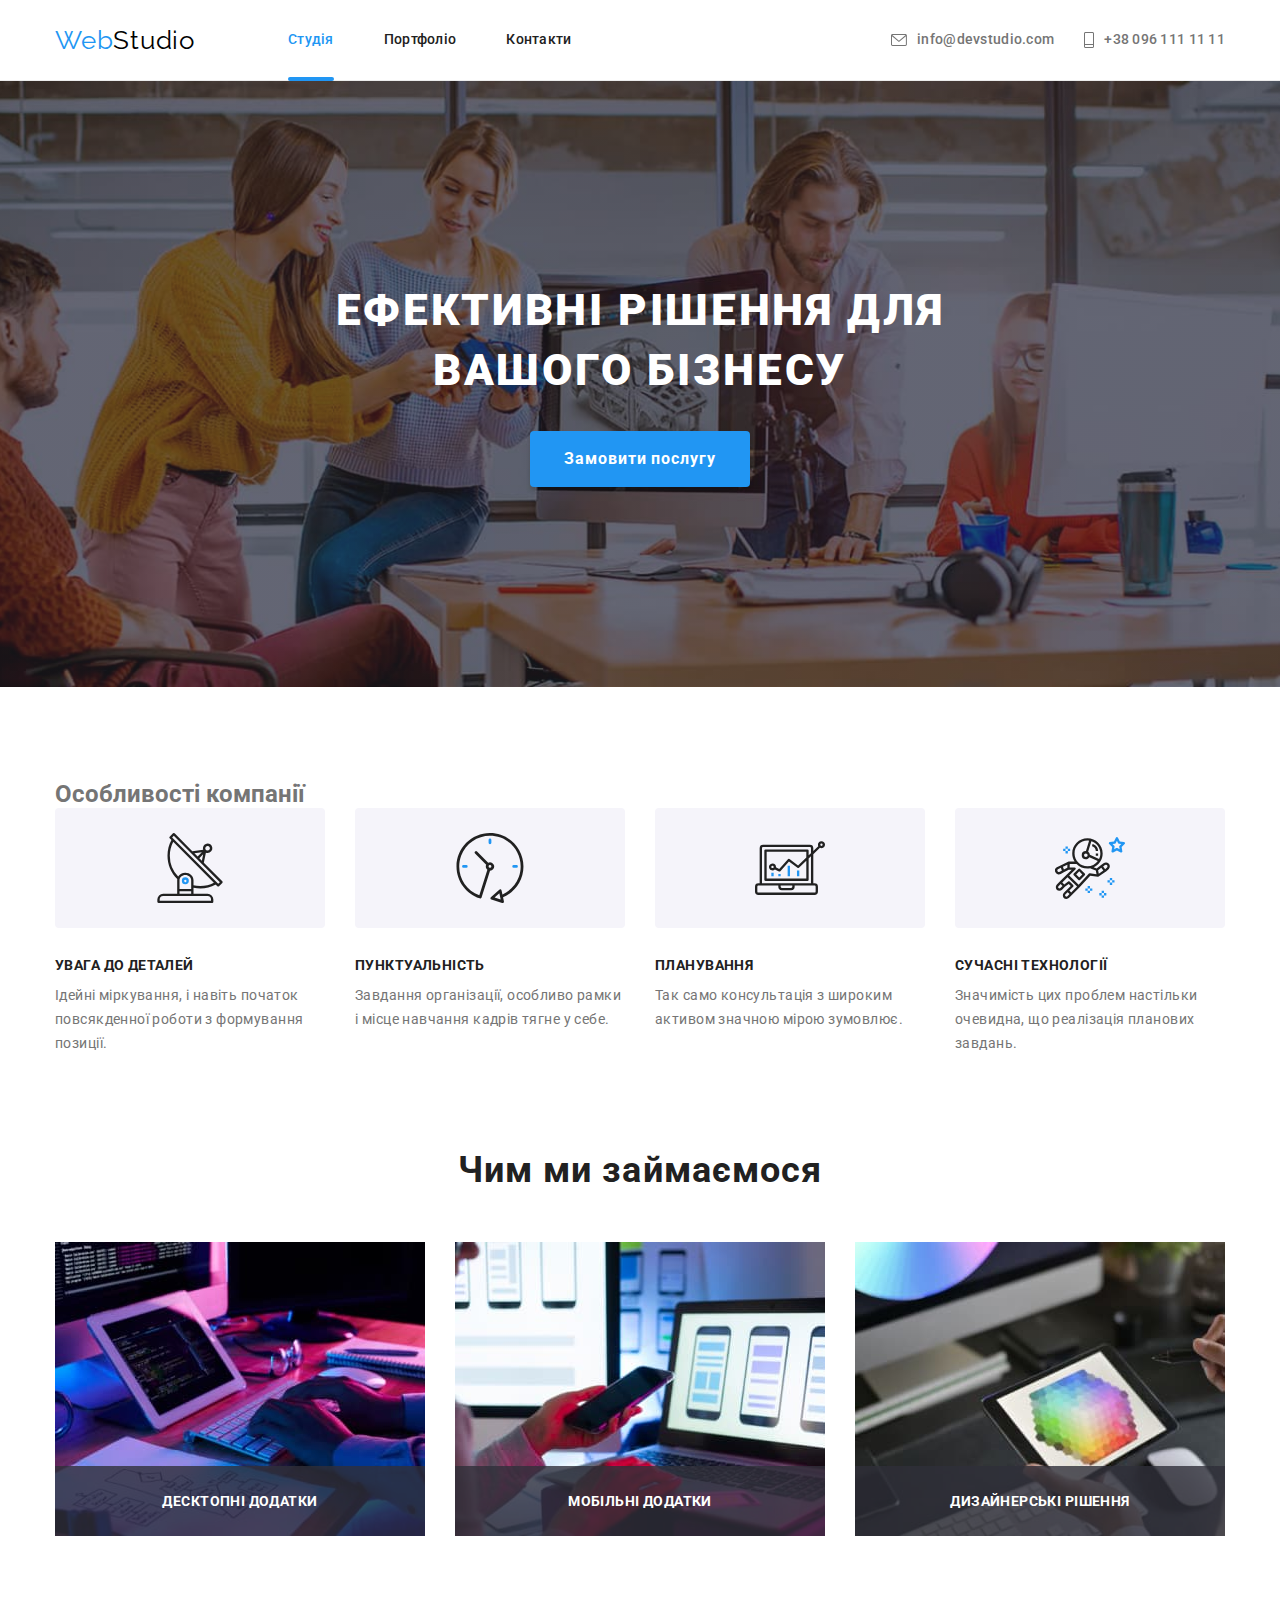
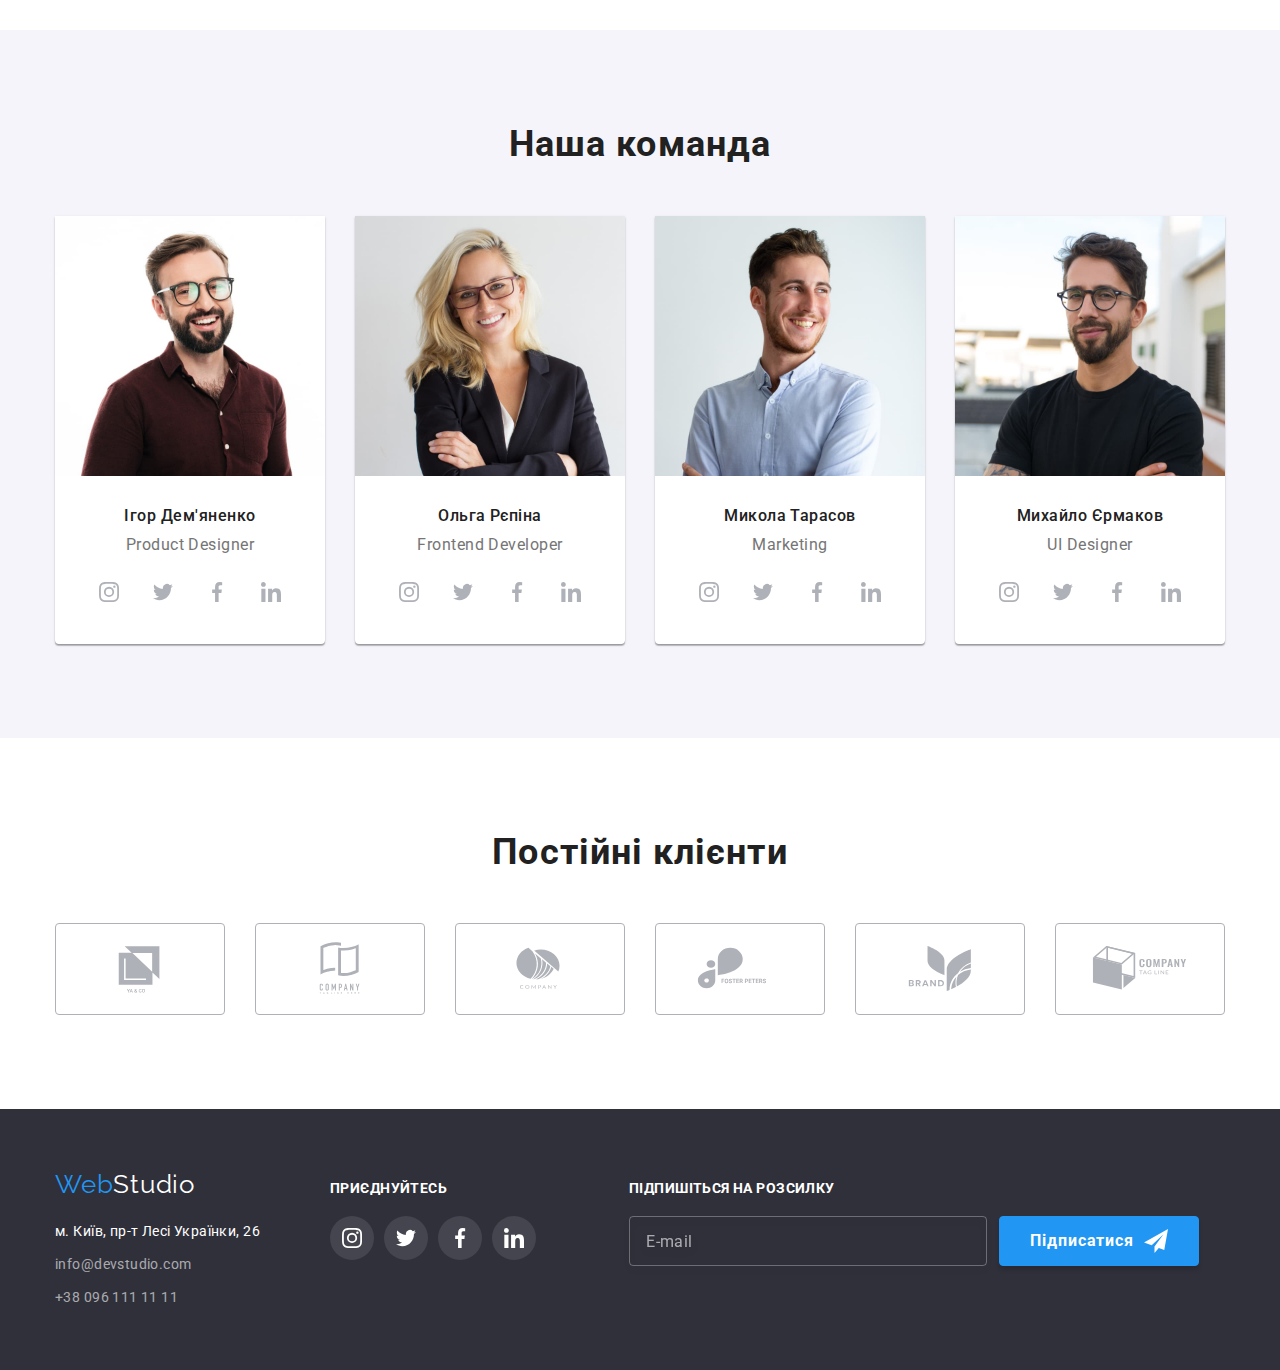
==== commit 5b7a0652: "Завершує modal та змінює contact" ====
--- a/index.html
+++ b/index.html
@@ -10,7 +10,7 @@
     rel="stylesheet">
     <link rel="stylesheet" href="https://cdnjs.cloudflare.com/ajax/libs/modern-normalize/1.1.0/modern-normalize.min.css">
     <link rel="stylesheet" href="./css/main.min.css">
-    <link rel="stylesheet" href="./css/styles.css">
+    
 </head>
 
 <body>
@@ -21,29 +21,29 @@
 
                 <ul class="nav__site">
                     <li class="nav__item"><a href="./index.html" class="nav__link nav__link--item nav__link--current">Студія</a></li>
-                    <li class="nav__item"><a href="./portfolio.html" class="nav__link nav__link--link nav__link--item">Портфоліо</a></li>
-                    <li class="nav__item"><a href="" class="nav__link nav__link--link nav__link--item">Контакти</a></li>
+                    <li class="nav__item"><a href="./portfolio.html" class="nav__link nav__link--accent nav__link--item">Портфоліо</a></li>
+                    <li class="nav__item"><a href="" class="nav__link nav__link--accent nav__link--item">Контакти</a></li>
                 </ul>
             </nav>
 
-            <ul class="nav__site">
-                <li class="nav__item">
+            <ul class="contact__site">
+                <li class="contact__item">
                     <a 
                     target="_blank" 
                     rel="noopener noreferrer nofollow"
                     href="mailto:info@devstudio.com" 
-                    class="nav__link nav__link--link nav__contact">                       
-                            <svg class="nav__img" width="16" height="12">
+                    class="contact__link contact__link--accent contact__nav">                       
+                            <svg class="contact__img" width="16" height="12">
                                 <use href="./images/icons.svg#icon-mail"></use>
                             </svg>
                             info@devstudio.com                        
                     </a>
                 </li>
-                <li class="nav__item">
+                <li class="contact__item">
                     <a 
                     href="tel:+380961111111" 
-                    class="nav__link nav__link--link nav__contact">
-                            <svg class="nav__img" width="10" height="16">
+                    class="contact__link contact__link--accent contact__nav">
+                            <svg class="contact__img" width="10" height="16">
                                 <use href="./images/icons.svg#icon-tel"></use>
                             </svg>
                             +38 096 111 11 11
@@ -473,63 +473,63 @@
 
     <div class="backdrop is-hidden" data-modal>
         <div class="modal">
-            <button class="close-btn pointer" type="button" data-modal-close>
-                <svg class="close-btn-icon" width="11" height="11">
+            <button class="modal__btn--close pointer" type="button" data-modal-close>
+                <svg class="modal__icon--close" width="11" height="11">
                   <use href="./images/icons.svg#icon-close"></use>
                 </svg>
             </button>
             
             
-            <p class="modal-text">Залиште свої дані, ми вам передзвонимо</p>
-            <form class="modal-form">
-
-                <div class="modal-form-element">  
-                    <label class="label-form" for="user-name">Ім'я</label>
-                    <div class="input-icon">
-                        <input class="form-input" type="text" name="user-name" id="user-name" autofocus>
-                        <svg class="user-name-icon" width="18" height="18">
+            <p class="modal__text">Залиште свої дані, ми вам передзвонимо</p>
+            <form class="modal__form">
+
+                <div class="modal__element">  
+                    <label class="modal__label" for="user-name">Ім'я</label>
+                    <div class="modal__input input">
+                        <input class="input__form" type="text" name="user-name" id="user-name" autofocus>
+                        <svg class="input__icon" width="18" height="18">
                         <use href="./images/icons.svg#icon-name"></use>
                         </svg>
                     </div>
                 </div> 
 
-                <div class="modal-form-element">     
-                    <label class="label-form" for="user-tel">Телефон</label>
-                    <div class="input-icon">
-                        <input class="form-input" type="tel" name="user-tel" id="user-tel">
-                        <svg class="user-name-icon" width="18" height="18">
+                <div class="modal__element">     
+                    <label class="modal__label" for="user-tel">Телефон</label>
+                    <div class="modal__input input">
+                        <input class="input__form" type="tel" name="user-tel" id="user-tel">
+                        <svg class="input__icon" width="18" height="18">
                         <use href="./images/icons.svg#icon-phone"></use>
                         </svg>
                     </div>
                 </div>
 
-                <div class="modal-form-element">     
-                    <label class="label-form" for="user-email">Пошта</label>
-                    <div class="input-icon">
-                        <input class="form-input" type="email" name="user-email" id="user-email">
-                        <svg class="user-name-icon" width="18" height="18">
+                <div class="modal__element">     
+                    <label class="modal__label" for="user-email">Пошта</label>
+                    <div class="modal__input">
+                        <input class="input__form" type="email" name="user-email" id="user-email">
+                        <svg class="input__icon" width="18" height="18">
                         <use href="./images/icons.svg#icon-email"></use>
                         </svg>
                     </div> 
                 </div>
 
-                <div class="modal-form-textarea"> 
-                    <label class="label-form" for="user-comment">Коментар</label>
-                    <textarea class="textarea-form" name="comment" id="user-comment" rows="6" placeholder="Введіть текст"></textarea>
+                <div class="modal__textarea"> 
+                    <label class="modal__label" for="user-comment">Коментар</label>
+                    <textarea class="textarea__form" name="comment" id="user-comment" rows="6" placeholder="Введіть текст"></textarea>
                 </div>
 
                     
     
-                    <div class="agree-form">
-                        <label class="label-form-agree">
-                        <input class="checkbox" type="checkbox" name="agree" value="agree">
-                    <span class="icon-checkbox"></span>
+                    <div class="modal__agree">
+                        <label class=".modal__label--agree">
+                        <input class="modal__checkbox" type="checkbox" name="agree" value="agree">
+                    <span class="modal__icon--checkbox"></span>
                         </label>
-                        <span class="agree-text">Погоджуюся з розсилкою та приймаю <a href="" target="_blank">Умови договору</a></span> 
+                        <span class="modal__text--agree">Погоджуюся з розсилкою та приймаю <a href="" target="_blank">Умови договору</a></span> 
                     </div>     
                     
 
-                    <button class="button-modal-form" type="submit">Відправити</button>
+                    <button class="modal__btn--send" type="submit">Відправити</button>
                                    
 
             </form>
--- a/css/main.min.css
+++ b/css/main.min.css
@@ -1 +1 @@
-:root{--hero-text-color: #FFFFFF;--primary-text-color: #757575;--title-text-color: #212121;--accent-color: #2196F3;--secondary-bgd-color: #F5F4FA;--header-footer-color: #2F303A;--contacts-white-color: rgba(255, 255, 255, 0.6);--borler-portfolio-pic: #EEEEEE;--border-heder: #ECECEC;--new-bgd-hero: #C4C4C4;--hover-trans: 250ms cubic-bezier(0.4, 0, 0.2, 1)}.visually-hidden{position:absolute;width:1px;height:1px;margin:-1px;border:0;padding:0;white-space:nowrap;-webkit-clip-path:inset(100%);clip-path:inset(100%);clip:rect(0 0 0 0);overflow:hidden}html{-webkit-box-sizing:border-box;box-sizing:border-box}*,*::before,*::after{-webkit-box-sizing:inherit;box-sizing:inherit}img{display:block;max-width:100%;height:auto}body{margin-right:auto;margin-left:auto;margin-top:0;margin-bottom:0;background-color:var(--hero-text-color);color:var(--primary-text-color);font-family:Roboto,sans-serif}.container{width:1200px;padding-left:15px;padding-right:15px;margin-left:auto;margin-right:auto}h1,h2,h3,h4,h5,h6,p{margin:0}ul{margin:0;padding:0;list-style:none}.header{border-bottom:1px solid var(--border-heder)}.header__container{display:-webkit-box;display:-ms-flexbox;display:flex}.logo{color:var(--accent-color);font-family:Raleway,sans-serif;font-size:26px;line-height:1.19;letter-spacing:.03em;text-decoration:none}.header__logo{margin-right:93px}.header__logo--dark{color:#000}.footer__logo--light{color:var(--hero-text-color)}.header__nav{display:-webkit-box;display:-ms-flexbox;display:flex;-webkit-box-align:center;-ms-flex-align:center;align-items:center}.nav__site{display:-webkit-box;display:-ms-flexbox;display:flex;margin-left:auto;-webkit-box-align:center;-ms-flex-align:center;align-items:center}.nav__link--item{font-weight:500;font-size:14px;line-height:1.14;letter-spacing:.02em}.nav__site .nav__contact{color:var(--primary-text-color);font-weight:500;font-size:14px;line-height:1.14;letter-spacing:.02em}.nav__site a{color:var(--title-text-color);text-decoration:none}.nav__link--link{-webkit-transition:color var(--hover-trans);transition:color var(--hover-trans)}.nav__link--link:hover,.nav__link--link:focus{color:var(--accent-color)}.nav__item:not(:last-child){margin-right:50px}.nav__link{position:relative;display:-webkit-box;display:-ms-flexbox;display:flex;-webkit-box-align:center;-ms-flex-align:center;align-items:center;-webkit-box-pack:center;-ms-flex-pack:center;justify-content:center;padding-top:32px;padding-bottom:32px}.nav__site .nav__link--current{color:var(--accent-color)}.nav__link--current::after{position:absolute;bottom:-1px;left:0;content:"";display:block;width:100%;height:4px;border-radius:2px;background-color:var(--accent-color)}.nav__img{fill:currentColor;margin-right:10px}.hero{background-color:var(--new-bgd-hero);text-align:center;background-image:-webkit-gradient(linear, left top, left bottom, from(rgba(47, 48, 58, 0.4)), to(rgba(47, 48, 58, 0.4))),url(../images/hero/hero.jpg);background-image:linear-gradient(rgba(47, 48, 58, 0.4), rgba(47, 48, 58, 0.4)),url(../images/hero/hero.jpg);background-repeat:no-repeat;max-width:1600px;margin-left:auto;margin-right:auto;background-size:cover;background-position:center}.hero__container{padding-top:200px;padding-bottom:200px}.hero__title{margin-top:0;margin-bottom:30px;max-width:696px;margin-right:auto;margin-left:auto;color:var(--hero-text-color);font-weight:900;font-size:44px;line-height:1.36;letter-spacing:.06em;text-transform:uppercase}.hero__button{min-width:216px;min-height:50px;text-align:center;-webkit-box-shadow:0px 4px 4px rgba(0,0,0,.15);box-shadow:0px 4px 4px rgba(0,0,0,.15);border-radius:4px;border-color:rgba(0,0,0,0);padding:11px 32px;color:var(--hero-text-color);background-color:var(--accent-color);font-family:inherit;font-weight:700;font-size:16px;line-height:1.88;-webkit-box-align:center;-ms-flex-align:center;align-items:center;letter-spacing:.06em;-webkit-transition:background-color var(--hover-trans);transition:background-color var(--hover-trans)}.hero__button:hover,.hero__button:focus{background-color:#188ce8;color:var(--hero-text-color)}.section{padding-top:94px;padding-bottom:94px}.section__title{color:var(--title-text-color);font-weight:700;font-size:36px;line-height:1.16;text-align:center;letter-spacing:.03em;margin-bottom:50px}.feature{padding-bottom:0}.feature__list{display:-webkit-box;display:-ms-flexbox;display:flex;-ms-flex-wrap:wrap;flex-wrap:wrap;gap:30px}.feature__item{-ms-flex-preferred-size:calc((100% - 90px)/4);flex-basis:calc((100% - 90px)/4)}.feature__img{display:-webkit-box;display:-ms-flexbox;display:flex;-webkit-box-align:center;-ms-flex-align:center;align-items:center;-webkit-box-pack:center;-ms-flex-pack:center;justify-content:center;width:270px;height:120px;background-color:#f5f4fa;border-radius:4px;margin-bottom:30px}.feature__titel{margin-bottom:10px;color:var(--title-text-color);font-weight:700;font-size:14px;line-height:1.14;letter-spacing:.03em;text-transform:uppercase}.feature__text{font-size:14px;line-height:1.71;letter-spacing:.03em}.work .section__title{min-width:366px;text-align:center;margin-right:auto;margin-left:auto}.work__list{display:-webkit-box;display:-ms-flexbox;display:flex;gap:30px}.work__wrapper-img{position:relative}.work__overlay-box{position:absolute;bottom:0;width:100%;background-color:rgba(47,48,58,.8)}.work__overlay-text{color:var(--hero-text-color);padding-top:27px;padding-bottom:27px;font-weight:700;font-size:14px;line-height:16px;text-align:center;letter-spacing:.03em;text-transform:uppercase}.team{background-color:var(--secondary-bgd-color)}.team .section__title{text-align:center;margin-right:auto;margin-left:auto}.team__list{display:-webkit-box;display:-ms-flexbox;display:flex;-ms-flex-wrap:wrap;flex-wrap:wrap;gap:30px;-webkit-box-pack:justify;-ms-flex-pack:justify;justify-content:space-between}.team__item{background-color:var(--hero-text-color);display:block;width:270px;-webkit-box-shadow:0px 1px 3px rgba(0,0,0,.12),0px 1px 1px rgba(0,0,0,.14),0px 2px 1px rgba(0,0,0,.2);box-shadow:0px 1px 3px rgba(0,0,0,.12),0px 1px 1px rgba(0,0,0,.14),0px 2px 1px rgba(0,0,0,.2);border-radius:0px 0px 4px 4px}.team__img{display:block;width:270px}.employee{-ms-flex-preferred-size:calc((100% - 90px)/4);flex-basis:calc((100% - 90px)/4)}.employee{padding-top:30px;padding-bottom:30px;border-top:none}.employee__name{color:var(--title-text-color);font-weight:500;font-size:16px;line-height:1.19;text-align:center;letter-spacing:.03em}.employee__name{margin-bottom:10px}.employee__position{font-size:16px;line-height:1.19;text-align:center;letter-spacing:.03em}.employee__social{display:-webkit-box;display:-ms-flexbox;display:flex;-webkit-box-align:center;-ms-flex-align:center;align-items:center;-webkit-box-pack:center;-ms-flex-pack:center;justify-content:center;gap:10px;margin-top:16px}.employee__link{display:-webkit-box;display:-ms-flexbox;display:flex;-webkit-box-align:center;-ms-flex-align:center;align-items:center;-webkit-box-pack:center;-ms-flex-pack:center;justify-content:center;width:44px;height:44px;color:#afb1b8;background-color:#fff;border-radius:50%;-webkit-transition:color var(--hover-trans),background-color var(--hover-trans);transition:color var(--hover-trans),background-color var(--hover-trans)}.employee__link:hover,.employee__link:focus{color:#fff;background-color:#2196f3}.employee .social__img{fill:currentColor}.clients__list{display:-webkit-box;display:-ms-flexbox;display:flex;-webkit-box-align:center;-ms-flex-align:center;align-items:center;-webkit-box-pack:center;-ms-flex-pack:center;justify-content:center;gap:30px;margin-bottom:0}.clients__link{display:-webkit-box;display:-ms-flexbox;display:flex;-webkit-box-align:center;-ms-flex-align:center;align-items:center;-webkit-box-pack:center;-ms-flex-pack:center;justify-content:center;width:170px;height:92px;color:#afb1b8;border:1px solid #afb1b8;border-radius:4px;-webkit-transition:color var(--hover-trans),border-color var(--hover-trans);transition:color var(--hover-trans),border-color var(--hover-trans)}.clients__link:hover,.clients__link:focus{color:#2196f3;border-color:#2196f3}.clients__logo{fill:currentColor}.footer{background-color:var(--header-footer-color);padding-top:60px;padding-bottom:60px}.footer__container{display:-webkit-box;display:-ms-flexbox;display:flex;-webkit-box-align:baseline;-ms-flex-align:baseline;align-items:baseline}.footer__address{margin-right:70px}.address__item:not(:last-child){margin-bottom:9px}.address__maps{color:var(--hero-text-color);font-size:14px;line-height:1.71;letter-spacing:.03em;text-decoration:none;font-style:normal;-webkit-transition:color var(--hover-trans);transition:color var(--hover-trans)}.address__maps:hover,.address__maps:focus{color:var(--accent-color)}.address__contact{color:var(--contacts-white-color);font-size:14px;line-height:1.71;letter-spacing:.03em;text-decoration:none;font-style:normal;-webkit-transition:color var(--hover-trans);transition:color var(--hover-trans)}.address__contact:hover,.address__contact:focus{color:var(--accent-color)}.footer__logo{margin-bottom:20px}.footer a{margin-right:0}.footer__social{margin-right:93px}.social__text{color:#fff;font-weight:700;font-size:14px;line-height:16px;letter-spacing:.03em;text-transform:uppercase;margin-bottom:20px}.social__list{display:-webkit-box;display:-ms-flexbox;display:flex;-webkit-box-align:center;-ms-flex-align:center;align-items:center;-webkit-box-pack:center;-ms-flex-pack:center;justify-content:center;gap:10px}.social__link{display:-webkit-box;display:-ms-flexbox;display:flex;-webkit-box-align:center;-ms-flex-align:center;align-items:center;-webkit-box-pack:center;-ms-flex-pack:center;justify-content:center;width:44px;height:44px;color:#fff;background-color:rgba(255,255,255,.1);border-radius:50%;-webkit-transition:color var(--hover-trans),background-color var(--hover-trans);transition:color var(--hover-trans),background-color var(--hover-trans)}.social__img{fill:currentColor}.social__link:hover,.social__link:focus{color:#fff;background-color:#2196f3}.mail__form{display:-webkit-box;display:-ms-flexbox;display:flex}.mail__label{margin-right:12px}.mail__label input{padding-top:15px;padding-bottom:15px;padding-left:16px;width:358px;height:50px;background-color:inherit;border:1px solid rgba(255,255,255,.3);-webkit-filter:drop-shadow(0px 4px 4px rgba(0, 0, 0, 0.15));filter:drop-shadow(0px 4px 4px rgba(0, 0, 0, 0.15));border-radius:4px;outline:rgba(0,0,0,0);color:var(--hero-text-color)}.mail__label input::-webkit-input-placeholder{color:rgba(255,255,255,.6);margin-right:12px;font-weight:400;font-size:16px;line-height:20px;letter-spacing:.03em}.mail__label input::-moz-placeholder{color:rgba(255,255,255,.6);margin-right:12px;font-weight:400;font-size:16px;line-height:20px;letter-spacing:.03em}.mail__label input:-ms-input-placeholder{color:rgba(255,255,255,.6);margin-right:12px;font-weight:400;font-size:16px;line-height:20px;letter-spacing:.03em}.mail__label input::-ms-input-placeholder{color:rgba(255,255,255,.6);margin-right:12px;font-weight:400;font-size:16px;line-height:20px;letter-spacing:.03em}.mail__label input::placeholder{color:rgba(255,255,255,.6);margin-right:12px;font-weight:400;font-size:16px;line-height:20px;letter-spacing:.03em}.mail__btn{display:-webkit-box;display:-ms-flexbox;display:flex;-webkit-box-align:center;-ms-flex-align:center;align-items:center;-webkit-box-pack:center;-ms-flex-pack:center;justify-content:center;min-width:200px;min-height:50px;font-weight:700;font-size:16px;line-height:30px;letter-spacing:.06em;color:var(--hero-text-color);background:var(--accent-color);-webkit-box-shadow:0px 4px 4px rgba(0,0,0,.15);box-shadow:0px 4px 4px rgba(0,0,0,.15);border-radius:4px;border:1px solid var(--accent-color);cursor:pointer}.mail__text{margin-right:10px}/*# sourceMappingURL=main.min.css.map */+:root{--hero-text-color: #FFFFFF;--primary-text-color: #757575;--title-text-color: #212121;--accent-color: #2196F3;--secondary-bgd-color: #F5F4FA;--header-footer-color: #2F303A;--contacts-white-color: rgba(255, 255, 255, 0.6);--borler-portfolio-pic: #EEEEEE;--border-heder: #ECECEC;--new-bgd-hero: #C4C4C4;--hover-trans: 250ms cubic-bezier(0.4, 0, 0.2, 1)}.visually__hidden{position:absolute;width:1px;height:1px;margin:-1px;border:0;padding:0;white-space:nowrap;-webkit-clip-path:inset(100%);clip-path:inset(100%);clip:rect(0 0 0 0);overflow:hidden}html{-webkit-box-sizing:border-box;box-sizing:border-box}*,*::before,*::after{-webkit-box-sizing:inherit;box-sizing:inherit}img{display:block;max-width:100%;height:auto}body{margin-right:auto;margin-left:auto;margin-top:0;margin-bottom:0;background-color:var(--hero-text-color);color:var(--primary-text-color);font-family:Roboto,sans-serif}.container{width:1200px;padding-left:15px;padding-right:15px;margin-left:auto;margin-right:auto}h1,h2,h3,h4,h5,h6,p{margin:0}ul{margin:0;padding:0;list-style:none}.header{border-bottom:1px solid var(--border-heder)}.header__container{display:-webkit-box;display:-ms-flexbox;display:flex}.logo{color:var(--accent-color);font-family:Raleway,sans-serif;font-size:26px;line-height:1.19;letter-spacing:.03em;text-decoration:none}.header__logo{margin-right:93px}.header__logo--dark{color:#000}.footer__logo--light{color:var(--hero-text-color)}.header__nav{display:-webkit-box;display:-ms-flexbox;display:flex;-webkit-box-align:center;-ms-flex-align:center;align-items:center}.nav__site{display:-webkit-box;display:-ms-flexbox;display:flex;margin-left:auto;-webkit-box-align:center;-ms-flex-align:center;align-items:center}.nav__link--item{font-weight:500;font-size:14px;line-height:1.14;letter-spacing:.02em}.nav__site .nav__contact{color:var(--primary-text-color);font-weight:500;font-size:14px;line-height:1.14;letter-spacing:.02em}.nav__site a{color:var(--title-text-color);text-decoration:none}.nav__link--accent{-webkit-transition:color var(--hover-trans);transition:color var(--hover-trans)}.nav__link--accent:hover,.nav__link--accent:focus{color:var(--accent-color)}.nav__item:not(:last-child){margin-right:50px}.nav__link{position:relative;display:-webkit-box;display:-ms-flexbox;display:flex;-webkit-box-align:center;-ms-flex-align:center;align-items:center;-webkit-box-pack:center;-ms-flex-pack:center;justify-content:center;padding-top:32px;padding-bottom:32px}.nav__site .nav__link--current{color:var(--accent-color)}.nav__link--current::after{position:absolute;bottom:-1px;left:0;content:"";display:block;width:100%;height:4px;border-radius:2px;background-color:var(--accent-color)}.nav__img{fill:currentColor;margin-right:10px}.contact__site{display:-webkit-box;display:-ms-flexbox;display:flex;margin-left:auto;-webkit-box-align:center;-ms-flex-align:center;align-items:center}.contact__site .contact__nav{color:var(--primary-text-color);font-weight:500;font-size:14px;line-height:1.14;letter-spacing:.02em}.contact__site a{color:var(--title-text-color);text-decoration:none}.contact__img{fill:currentColor;margin-right:10px}.contact__link{position:relative;display:-webkit-box;display:-ms-flexbox;display:flex;-webkit-box-align:center;-ms-flex-align:center;align-items:center;-webkit-box-pack:center;-ms-flex-pack:center;justify-content:center;padding-top:32px;padding-bottom:32px}.contact__link--accent{-webkit-transition:color var(--hover-trans);transition:color var(--hover-trans)}.contact__link--accent:hover,.contact__link--accent:focus{color:var(--accent-color)}.contact__item:not(:last-child){margin-right:30px}.hero{background-color:var(--new-bgd-hero);text-align:center;background-image:-webkit-gradient(linear, left top, left bottom, from(rgba(47, 48, 58, 0.4)), to(rgba(47, 48, 58, 0.4))),url(../images/hero/hero.jpg);background-image:linear-gradient(rgba(47, 48, 58, 0.4), rgba(47, 48, 58, 0.4)),url(../images/hero/hero.jpg);background-repeat:no-repeat;max-width:1600px;margin-left:auto;margin-right:auto;background-size:cover;background-position:center}.hero__container{padding-top:200px;padding-bottom:200px}.hero__title{margin-top:0;margin-bottom:30px;max-width:696px;margin-right:auto;margin-left:auto;color:var(--hero-text-color);font-weight:900;font-size:44px;line-height:1.36;letter-spacing:.06em;text-transform:uppercase}.hero__button{min-width:216px;min-height:50px;text-align:center;-webkit-box-shadow:0px 4px 4px rgba(0,0,0,.15);box-shadow:0px 4px 4px rgba(0,0,0,.15);border-radius:4px;border-color:rgba(0,0,0,0);padding:11px 32px;color:var(--hero-text-color);background-color:var(--accent-color);font-family:inherit;font-weight:700;font-size:16px;line-height:1.88;-webkit-box-align:center;-ms-flex-align:center;align-items:center;letter-spacing:.06em;-webkit-transition:background-color var(--hover-trans);transition:background-color var(--hover-trans);cursor:pointer}.hero__button:hover,.hero__button:focus{background-color:#188ce8;color:var(--hero-text-color)}.section{padding-top:94px;padding-bottom:94px}.section__title{color:var(--title-text-color);font-weight:700;font-size:36px;line-height:1.16;text-align:center;letter-spacing:.03em;margin-bottom:50px}.feature{padding-bottom:0}.feature__list{display:-webkit-box;display:-ms-flexbox;display:flex;-ms-flex-wrap:wrap;flex-wrap:wrap;gap:30px}.feature__item{-ms-flex-preferred-size:calc((100% - 90px)/4);flex-basis:calc((100% - 90px)/4)}.feature__img{display:-webkit-box;display:-ms-flexbox;display:flex;-webkit-box-align:center;-ms-flex-align:center;align-items:center;-webkit-box-pack:center;-ms-flex-pack:center;justify-content:center;width:270px;height:120px;background-color:#f5f4fa;border-radius:4px;margin-bottom:30px}.feature__titel{margin-bottom:10px;color:var(--title-text-color);font-weight:700;font-size:14px;line-height:1.14;letter-spacing:.03em;text-transform:uppercase}.feature__text{font-size:14px;line-height:1.71;letter-spacing:.03em}.work .section__title{min-width:366px;text-align:center;margin-right:auto;margin-left:auto}.work__list{display:-webkit-box;display:-ms-flexbox;display:flex;gap:30px}.work__wrapper-img{position:relative}.work__overlay-box{position:absolute;bottom:0;width:100%;background-color:rgba(47,48,58,.8)}.work__overlay-text{color:var(--hero-text-color);padding-top:27px;padding-bottom:27px;font-weight:700;font-size:14px;line-height:16px;text-align:center;letter-spacing:.03em;text-transform:uppercase}.team{background-color:var(--secondary-bgd-color)}.team .section__title{text-align:center;margin-right:auto;margin-left:auto}.team__list{display:-webkit-box;display:-ms-flexbox;display:flex;-ms-flex-wrap:wrap;flex-wrap:wrap;gap:30px;-webkit-box-pack:justify;-ms-flex-pack:justify;justify-content:space-between}.team__item{background-color:var(--hero-text-color);display:block;width:270px;-webkit-box-shadow:0px 1px 3px rgba(0,0,0,.12),0px 1px 1px rgba(0,0,0,.14),0px 2px 1px rgba(0,0,0,.2);box-shadow:0px 1px 3px rgba(0,0,0,.12),0px 1px 1px rgba(0,0,0,.14),0px 2px 1px rgba(0,0,0,.2);border-radius:0px 0px 4px 4px}.team__img{display:block;width:270px}.employee{-ms-flex-preferred-size:calc((100% - 90px)/4);flex-basis:calc((100% - 90px)/4)}.employee{padding-top:30px;padding-bottom:30px;border-top:none}.employee__name{color:var(--title-text-color);font-weight:500;font-size:16px;line-height:1.19;text-align:center;letter-spacing:.03em}.employee__name{margin-bottom:10px}.employee__position{font-size:16px;line-height:1.19;text-align:center;letter-spacing:.03em}.employee__social{display:-webkit-box;display:-ms-flexbox;display:flex;-webkit-box-align:center;-ms-flex-align:center;align-items:center;-webkit-box-pack:center;-ms-flex-pack:center;justify-content:center;gap:10px;margin-top:16px}.employee__link{display:-webkit-box;display:-ms-flexbox;display:flex;-webkit-box-align:center;-ms-flex-align:center;align-items:center;-webkit-box-pack:center;-ms-flex-pack:center;justify-content:center;width:44px;height:44px;color:#afb1b8;background-color:#fff;border-radius:50%;-webkit-transition:color var(--hover-trans),background-color var(--hover-trans);transition:color var(--hover-trans),background-color var(--hover-trans)}.employee__link:hover,.employee__link:focus{color:#fff;background-color:#2196f3}.employee .social__img{fill:currentColor}.clients__list{display:-webkit-box;display:-ms-flexbox;display:flex;-webkit-box-align:center;-ms-flex-align:center;align-items:center;-webkit-box-pack:center;-ms-flex-pack:center;justify-content:center;gap:30px;margin-bottom:0}.clients__link{display:-webkit-box;display:-ms-flexbox;display:flex;-webkit-box-align:center;-ms-flex-align:center;align-items:center;-webkit-box-pack:center;-ms-flex-pack:center;justify-content:center;width:170px;height:92px;color:#afb1b8;border:1px solid #afb1b8;border-radius:4px;-webkit-transition:color var(--hover-trans),border-color var(--hover-trans);transition:color var(--hover-trans),border-color var(--hover-trans)}.clients__link:hover,.clients__link:focus{color:#2196f3;border-color:#2196f3}.clients__logo{fill:currentColor}.footer{background-color:var(--header-footer-color);padding-top:60px;padding-bottom:60px}.footer__container{display:-webkit-box;display:-ms-flexbox;display:flex;-webkit-box-align:baseline;-ms-flex-align:baseline;align-items:baseline}.footer__address{margin-right:70px}.address__item:not(:last-child){margin-bottom:9px}.address__maps{color:var(--hero-text-color);font-size:14px;line-height:1.71;letter-spacing:.03em;text-decoration:none;font-style:normal;-webkit-transition:color var(--hover-trans);transition:color var(--hover-trans)}.address__maps:hover,.address__maps:focus{color:var(--accent-color)}.address__contact{color:var(--contacts-white-color);font-size:14px;line-height:1.71;letter-spacing:.03em;text-decoration:none;font-style:normal;-webkit-transition:color var(--hover-trans);transition:color var(--hover-trans)}.address__contact:hover,.address__contact:focus{color:var(--accent-color)}.footer__logo{margin-bottom:20px}.footer a{margin-right:0}.footer__social{margin-right:93px}.social__text{color:#fff;font-weight:700;font-size:14px;line-height:16px;letter-spacing:.03em;text-transform:uppercase;margin-bottom:20px}.social__list{display:-webkit-box;display:-ms-flexbox;display:flex;-webkit-box-align:center;-ms-flex-align:center;align-items:center;-webkit-box-pack:center;-ms-flex-pack:center;justify-content:center;gap:10px}.social__link{display:-webkit-box;display:-ms-flexbox;display:flex;-webkit-box-align:center;-ms-flex-align:center;align-items:center;-webkit-box-pack:center;-ms-flex-pack:center;justify-content:center;width:44px;height:44px;color:#fff;background-color:rgba(255,255,255,.1);border-radius:50%;-webkit-transition:color var(--hover-trans),background-color var(--hover-trans);transition:color var(--hover-trans),background-color var(--hover-trans)}.social__img{fill:currentColor}.social__link:hover,.social__link:focus{color:#fff;background-color:#2196f3}.mail__form{display:-webkit-box;display:-ms-flexbox;display:flex}.mail__label{margin-right:12px}.mail__label input{padding-top:15px;padding-bottom:15px;padding-left:16px;width:358px;height:50px;background-color:inherit;border:1px solid rgba(255,255,255,.3);-webkit-filter:drop-shadow(0px 4px 4px rgba(0, 0, 0, 0.15));filter:drop-shadow(0px 4px 4px rgba(0, 0, 0, 0.15));border-radius:4px;outline:rgba(0,0,0,0);color:var(--hero-text-color)}.mail__label input::-webkit-input-placeholder{color:rgba(255,255,255,.6);margin-right:12px;font-weight:400;font-size:16px;line-height:20px;letter-spacing:.03em}.mail__label input::-moz-placeholder{color:rgba(255,255,255,.6);margin-right:12px;font-weight:400;font-size:16px;line-height:20px;letter-spacing:.03em}.mail__label input:-ms-input-placeholder{color:rgba(255,255,255,.6);margin-right:12px;font-weight:400;font-size:16px;line-height:20px;letter-spacing:.03em}.mail__label input::-ms-input-placeholder{color:rgba(255,255,255,.6);margin-right:12px;font-weight:400;font-size:16px;line-height:20px;letter-spacing:.03em}.mail__label input::placeholder{color:rgba(255,255,255,.6);margin-right:12px;font-weight:400;font-size:16px;line-height:20px;letter-spacing:.03em}.mail__btn{display:-webkit-box;display:-ms-flexbox;display:flex;-webkit-box-align:center;-ms-flex-align:center;align-items:center;-webkit-box-pack:center;-ms-flex-pack:center;justify-content:center;min-width:200px;min-height:50px;font-weight:700;font-size:16px;line-height:30px;letter-spacing:.06em;color:var(--hero-text-color);background:var(--accent-color);-webkit-box-shadow:0px 4px 4px rgba(0,0,0,.15);box-shadow:0px 4px 4px rgba(0,0,0,.15);border-radius:4px;border:1px solid var(--accent-color);cursor:pointer}.mail__text{margin-right:10px}.nav__btn{display:-webkit-box;display:-ms-flexbox;display:flex;-webkit-box-pack:center;-ms-flex-pack:center;justify-content:center;margin-bottom:50px}.nav__pointer:not(:last-child){margin-right:8px}.pic__btn{min-width:73px;min-height:38px;border-radius:4px;padding:6px 22px;border:1px solid var(--secondary-bgd-color);color:var(--title-text-color);background-color:var(--secondary-bgd-color);font-family:inherit;font-weight:500;font-size:16px;line-height:1.62;text-align:center;letter-spacing:.03em;-webkit-transition:color var(--hover-trans),background-color var(--hover-trans),border var(--hover-trans),-webkit-box-shadow var(--hover-trans);transition:color var(--hover-trans),background-color var(--hover-trans),border var(--hover-trans),-webkit-box-shadow var(--hover-trans);transition:color var(--hover-trans),background-color var(--hover-trans),box-shadow var(--hover-trans),border var(--hover-trans);transition:color var(--hover-trans),background-color var(--hover-trans),box-shadow var(--hover-trans),border var(--hover-trans),-webkit-box-shadow var(--hover-trans)}.pic__btn:hover,.pic__btn:focus{background-color:var(--accent-color);color:var(--hero-text-color);-webkit-box-shadow:0px 3px 1px rgba(0,0,0,.1),0px 1px 2px rgba(0,0,0,.08),0px 2px 2px rgba(0,0,0,.12);box-shadow:0px 3px 1px rgba(0,0,0,.1),0px 1px 2px rgba(0,0,0,.08),0px 2px 2px rgba(0,0,0,.12);border:1px solid var(--accent-color)}.pic__btn--pointer{cursor:pointer}.pic__list{padding:0;margin:0;list-style:none;display:-webkit-box;display:-ms-flexbox;display:flex;-ms-flex-wrap:wrap;flex-wrap:wrap;gap:30px}.pic__list>.pic__element{-ms-flex-preferred-size:calc((100% - 60px)/3);flex-basis:calc((100% - 60px)/3)}.pic__link{display:block;-webkit-transition:-webkit-box-shadow var(--hover-trans);transition:-webkit-box-shadow var(--hover-trans);transition:box-shadow var(--hover-trans);transition:box-shadow var(--hover-trans), -webkit-box-shadow var(--hover-trans)}.pic__link:hover,.pic__link:focus{-webkit-box-shadow:0px 1px 1px rgba(0,0,0,.12),0px 4px 4px rgba(0,0,0,.06),1px 4px 6px rgba(0,0,0,.16);box-shadow:0px 1px 1px rgba(0,0,0,.12),0px 4px 4px rgba(0,0,0,.06),1px 4px 6px rgba(0,0,0,.16)}.pic__link:hover .pic__overlay,.pic__link:focus .pic__overlay{-webkit-transform:translateY(0);transform:translateY(0)}.pic__thumb{position:relative;overflow:hidden}.pic__overlay{position:absolute;top:0;left:0;-webkit-transform:translateY(101%);transform:translateY(101%);display:-webkit-box;display:-ms-flexbox;display:flex;-webkit-box-align:center;-ms-flex-align:center;align-items:center;width:100%;height:100%;background:rgba(33,150,243,.9);-webkit-transition:-webkit-transform var(--hover-trans);transition:-webkit-transform var(--hover-trans);transition:transform var(--hover-trans);transition:transform var(--hover-trans), -webkit-transform var(--hover-trans)}.pic__card{padding-top:20px;padding-bottom:20px;padding-left:24px;padding-right:24px;border:1px solid var(--borler-portfolio-pic);border-top:none}.pic__text{color:var(--primary-text-color);font-size:16px;line-height:1.88;letter-spacing:.03em;margin-top:4px}.overlay__text{padding-left:24px;padding-right:24px;font-weight:400;font-size:18px;line-height:28px;letter-spacing:.03em;color:#fff}.section__pic .pic__title{color:var(--title-text-color);font-weight:700;font-size:18px;line-height:2;letter-spacing:.06em}.section__pic a{text-decoration:none}.section__pic .pic__text{color:var(--primary-text-color);font-size:16px;line-height:1.88;letter-spacing:.03em;margin-top:4px}.backdrop{position:fixed;top:0;left:0;width:100%;height:100%;background-color:rgba(0,0,0,.2);-webkit-transition:opacity 250ms linear,visibility 1150ms linear;transition:opacity 250ms linear,visibility 1150ms linear}.backdrop.is-hidden{opacity:0;visibility:hidden;pointer-events:none}.modal{padding:40px;position:absolute;top:50%;left:50%;-webkit-transform:translateX(-50%) translateY(-50%);transform:translateX(-50%) translateY(-50%);width:528px;height:581px;background:#fff;border-radius:4px;-webkit-box-shadow:0px 1px 3px rgba(0,0,0,.12),0px 1px 1px rgba(0,0,0,.14),0px 2px 1px rgba(0,0,0,.2);box-shadow:0px 1px 3px rgba(0,0,0,.12),0px 1px 1px rgba(0,0,0,.14),0px 2px 1px rgba(0,0,0,.2)}.modal__btn--close{position:absolute;top:8px;right:8px;display:-webkit-box;display:-ms-flexbox;display:flex;-webkit-box-align:center;-ms-flex-align:center;align-items:center;-webkit-box-pack:center;-ms-flex-pack:center;justify-content:center;width:30px;height:30px;padding:0;fill:#000;background-color:var(--hero-text-color);border:1px solid rgba(0,0,0,.1);border-radius:50%;-webkit-transition:border var(--hover-trans);transition:border var(--hover-trans);cursor:pointer}.modal__btn--close:hover,.modal__btn--close:focus{border:1px solid var(--accent-color)}.modal__icon--close{-webkit-transition:fill var(--hover-trans);transition:fill var(--hover-trans)}.modal__btn--close:hover>.modal__icon--close,.modal__btn--close:focus>.modal__icon--close{fill:var(--accent-color)}.modal__text{color:#212121;font-weight:700;font-size:20px;line-height:23px;text-align:center;letter-spacing:.03em;margin-bottom:12px}.modal__element{margin-bottom:10px}.modal__label{display:inline-block;margin-bottom:4px;font-weight:400;font-size:12px;line-height:14px;letter-spacing:.01em}input,textarea{width:100%;border:1px solid rgba(33,33,33,.2);border-radius:4px}.modal__input input{min-height:40px;padding-left:42px;padding-top:0;padding-bottom:0;padding-right:0}.modal__input{position:relative}.input__form{outline:rgba(0,0,0,0);-webkit-transition:border var(--hover-trans);transition:border var(--hover-trans)}.input__form:hover,.input__form:focus{border:1px solid var(--accent-color)}.input__form:hover+.input__icon,.input__form:focus+.input__icon{fill:var(--accent-color)}.input__icon{position:absolute;top:50%;left:15px;-webkit-transform:translateY(-50%);transform:translateY(-50%);-webkit-transition:fill var(--hover-trans);transition:fill var(--hover-trans)}.input__icon:hover,.input__icon:focus{fill:var(--accent-color)}.modal__textarea{margin-bottom:20px}textarea{width:100%;resize:none}.textarea__form{padding:12px 16px;font-weight:400;font-size:16px;line-height:14px;letter-spacing:.01em;outline:rgba(0,0,0,0);-webkit-transition:border var(--hover-trans);transition:border var(--hover-trans)}.textarea__form:hover,.textarea__form:focus{border:1px solid var(--accent-color)}.modal__label+.textarea__form::-webkit-input-placeholder{font-weight:400;font-size:12px;line-height:14px;letter-spacing:.01em;color:rgba(117,117,117,.5)}.modal__label+.textarea__form::-moz-placeholder{font-weight:400;font-size:12px;line-height:14px;letter-spacing:.01em;color:rgba(117,117,117,.5)}.modal__label+.textarea__form:-ms-input-placeholder{font-weight:400;font-size:12px;line-height:14px;letter-spacing:.01em;color:rgba(117,117,117,.5)}.modal__label+.textarea__form::-ms-input-placeholder{font-weight:400;font-size:12px;line-height:14px;letter-spacing:.01em;color:rgba(117,117,117,.5)}.modal__label+.textarea__form::placeholder{font-weight:400;font-size:12px;line-height:14px;letter-spacing:.01em;color:rgba(117,117,117,.5)}.modal__agree{display:-webkit-box;display:-ms-flexbox;display:flex;-webkit-box-pack:center;-ms-flex-pack:center;justify-content:center;-webkit-box-align:center;-ms-flex-align:center;align-items:center;margin-bottom:30px}.modal__label--agree{display:-webkit-inline-box;display:-ms-inline-flexbox;display:inline-flex;-webkit-box-align:center;-ms-flex-align:center;align-items:center}.modal__checkbox{position:absolute;width:1px;height:1px;margin:-1px;border:0;padding:0;clip:rect(0 0 0 0);overflow:hidden}.modal__icon--checkbox{display:inline-block;margin-right:7px;width:16px;height:15px;border:2px solid #212121;cursor:pointer}.modal__checkbox:checked+.modal__icon--checkbox{border-color:rgba(0,0,0,0);display:inline-block;width:16px;height:15px;background-color:var(--accent-color);background-size:contain;background-origin:border-box;background-image:url("../images/icon-check.svg")}.modal__text--agree{color:var(--primary-text-color);font-weight:400;font-size:14px;line-height:24px;letter-spacing:.03em}.modal__text--agree a{color:var(--accent-color)}.modal__btn--send{display:block;margin-left:auto;margin-right:auto;width:200px;height:50px;color:var(--hero-text-color);background-color:var(--accent-color);border:0;-webkit-box-shadow:0px 4px 4px rgba(0,0,0,.15);box-shadow:0px 4px 4px rgba(0,0,0,.15);border-radius:4px;font-weight:700;font-size:16px;line-height:30px;letter-spacing:.06em;cursor:pointer}.modal__btn--send:hover,.modal__btn--send:focus{background:#188ce8}/*# sourceMappingURL=main.min.css.map */